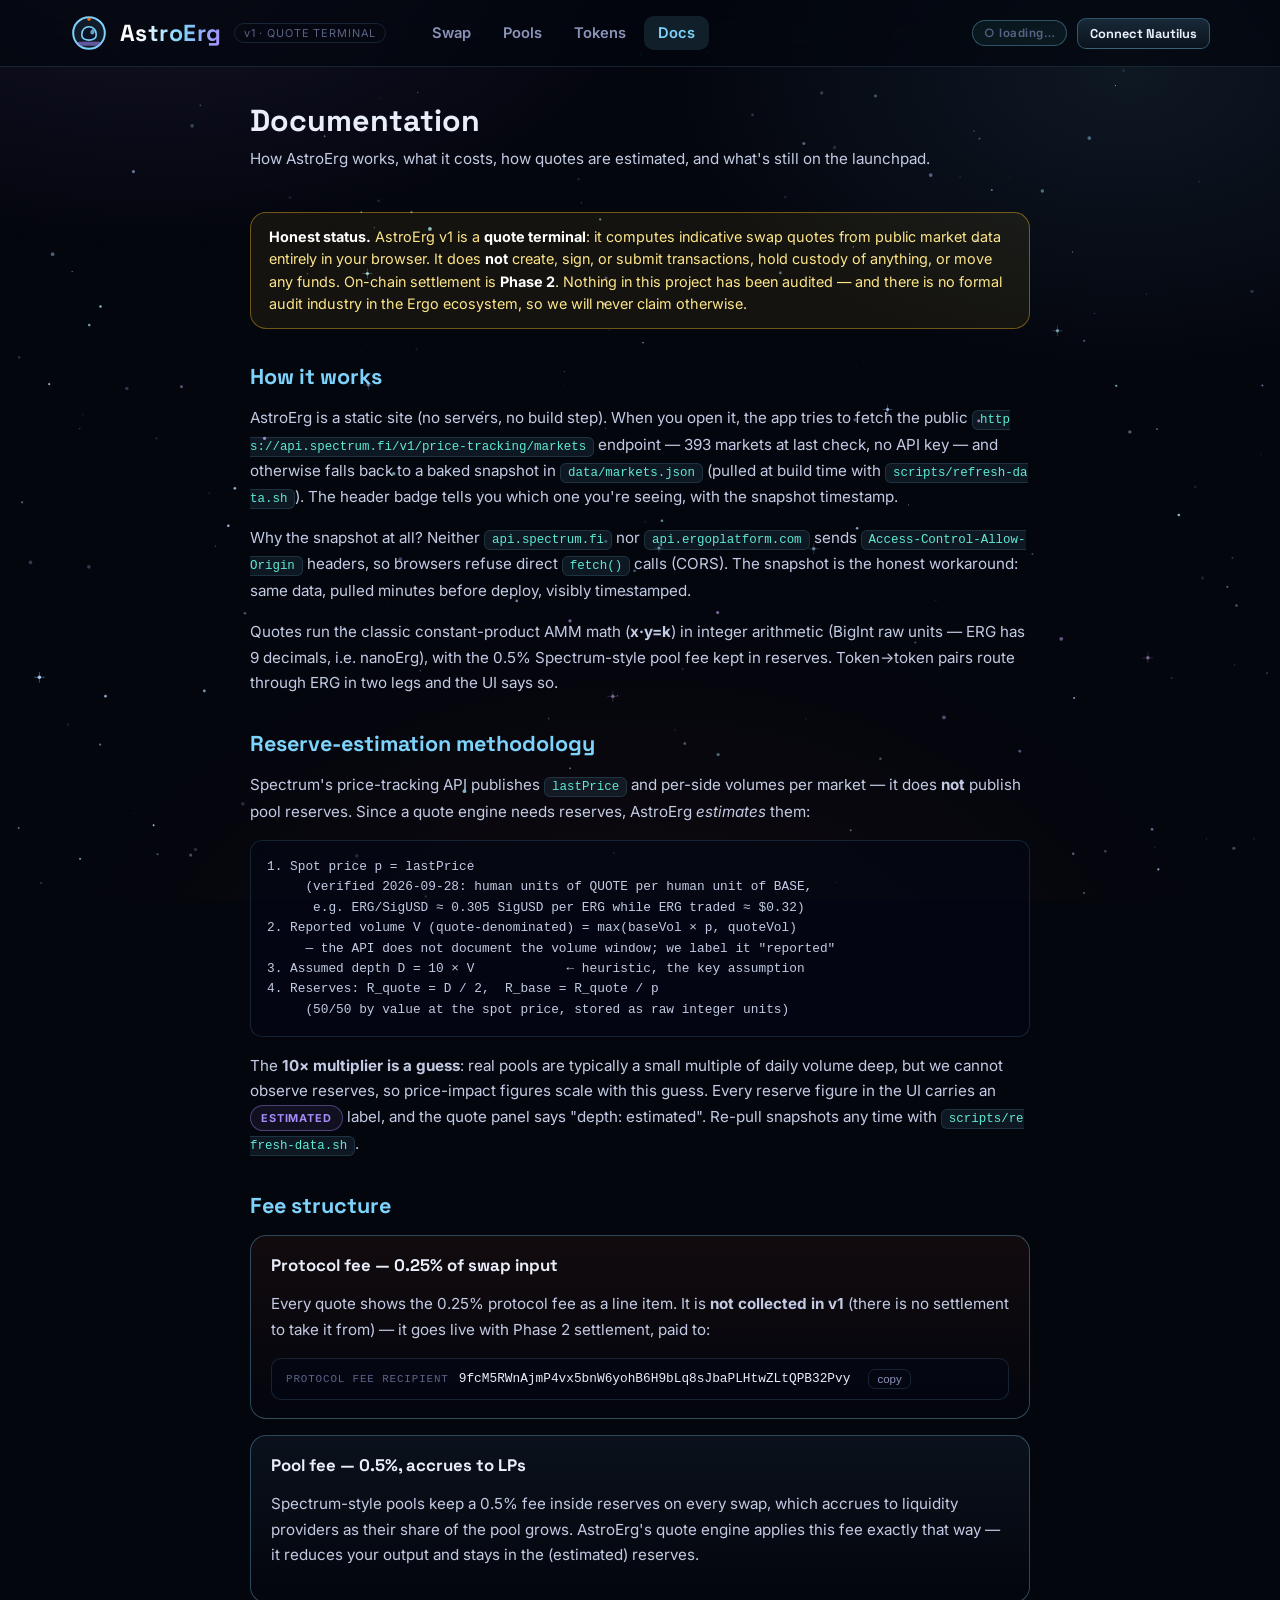
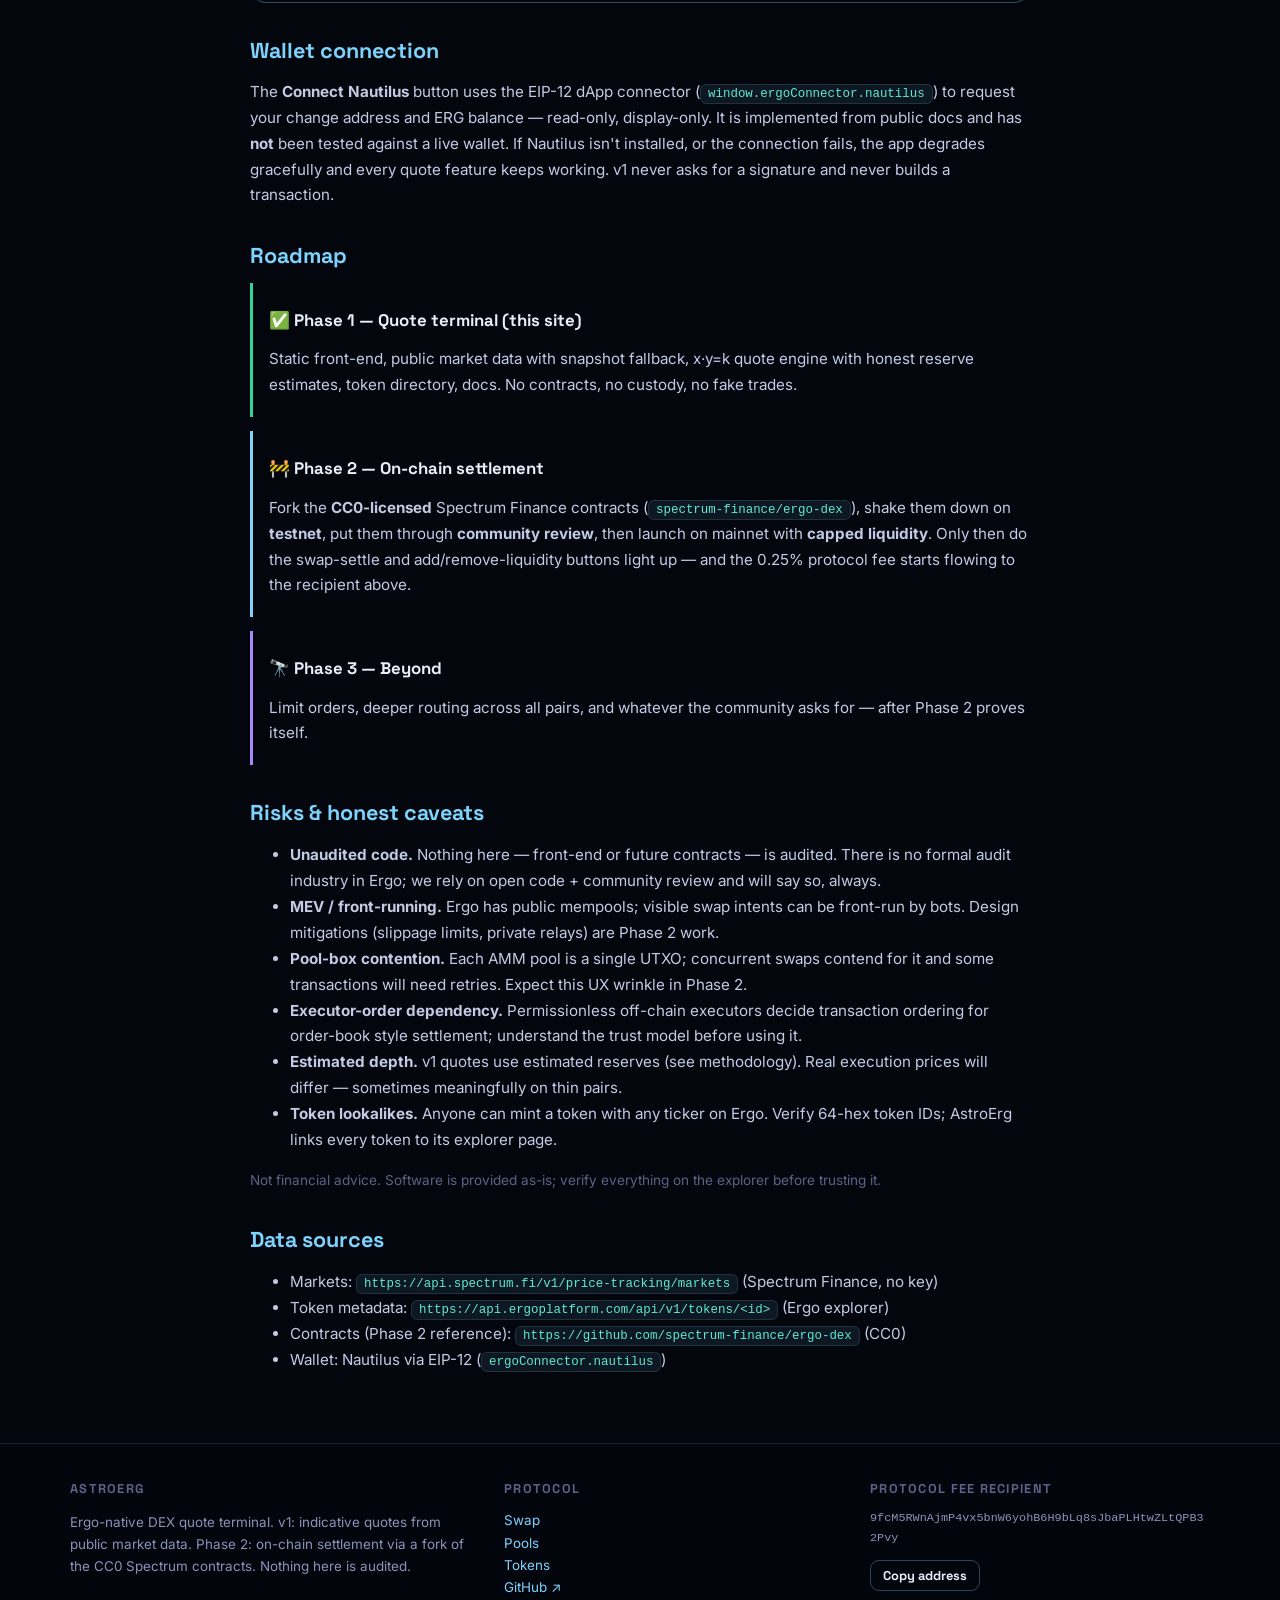
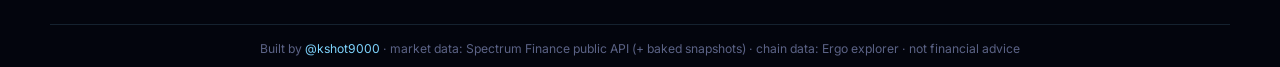
==== docs.html @ 7fb8f62b "v0.2.0: AstroErg site — swap quote terminal (x*y=k, honest reserve estimates), pools, tokens, docs; " ====
<!DOCTYPE html>
<html lang="en">
<head>
<meta charset="UTF-8">
<meta name="viewport" content="width=device-width, initial-scale=1.0">
<title>Docs — AstroErg</title>
<meta name="description" content="AstroErg docs: how quotes work, fee structure, reserve-estimation methodology, roadmap, and risks.">
<link rel="preconnect" href="https://fonts.googleapis.com">
<link rel="preconnect" href="https://fonts.gstatic.com" crossorigin>
<link href="https://fonts.googleapis.com/css2?family=Space+Grotesk:wght@500;700&family=Inter:wght@400;500;600&display=swap" rel="stylesheet">
<link rel="stylesheet" href="css/style.css?v=0.2.0">
<link rel="icon" href="data:image/svg+xml,%3Csvg xmlns='http://www.w3.org/2000/svg' viewBox='0 0 48 48'%3E%3Ccircle cx='24' cy='24' r='21' fill='%2308121d' stroke='%237dd3fc' stroke-width='3'/%3E%3Cpath d='M15 26a9 9 0 0 1 18 0v3a9 6 0 0 1-18 0z' fill='%237dd3fc' opacity='.85'/%3E%3C/svg%3E">
</head>
<body data-page="docs">
<canvas id="starfield"></canvas>
<div class="nebula"></div>

<header class="topbar">
  <div class="wrap topbar-inner">
    <div class="brand">
      <svg width="38" height="38" viewBox="0 0 48 48" fill="none" aria-hidden="true">
        <circle cx="24" cy="24" r="20" fill="rgba(125,211,252,.10)" stroke="#7dd3fc" stroke-width="2.5"/>
        <path d="M15 25a9 9 0 0 1 18 0v2.5a9 5.5 0 0 1-18 0z" fill="#0b1226" stroke="#7dd3fc" stroke-width="2"/>
        <ellipse cx="28.5" cy="22.5" rx="2.6" ry="3.4" fill="#7dd3fc" opacity=".75" transform="rotate(18 28.5 22.5)"/>
        <rect x="9" y="35" width="30" height="5" rx="2.5" fill="#a78bfa" opacity=".55"/>
        <circle cx="24" cy="6.5" r="2" fill="#ff6b1a"/>
      </svg>
      <span class="brand-name">AstroErg</span>
      <span class="brand-tag">v1 · QUOTE TERMINAL</span>
    </div>
    <nav class="mainnav">
      <a href="index.html" data-nav="swap">Swap</a>
      <a href="pools.html" data-nav="pools">Pools</a>
      <a href="tokens.html" data-nav="tokens">Tokens</a>
      <a href="docs.html" data-nav="docs">Docs</a>
    </nav>
    <div class="topbar-right">
      <span class="src-badge loading" id="src-badge">○ loading…</span>
      <button class="btn small" id="wallet-btn">Connect Nautilus</button>
      <span class="wallet-chip" id="wallet-chip"><span>🛰</span><span class="addr"></span><span class="bal"></span></span>
    </div>
  </div>
</header>

<main class="wrap docs-body">
  <div class="page-head">
    <h1>Documentation</h1>
    <p>How AstroErg works, what it costs, how quotes are estimated, and what's still on the launchpad.</p>
  </div>

  <div class="banner">
    <strong>Honest status.</strong> AstroErg v1 is a <strong>quote terminal</strong>: it computes indicative swap quotes
    from public market data entirely in your browser. It does <strong>not</strong> create, sign, or submit transactions,
    hold custody of anything, or move any funds. On-chain settlement is <strong>Phase 2</strong>.
    Nothing in this project has been audited — and there is no formal audit industry in the Ergo ecosystem,
    so we will never claim otherwise.
  </div>

  <h2>How it works</h2>
  <p>
    AstroErg is a static site (no servers, no build step). When you open it, the app tries to fetch the public
    <code>https://api.spectrum.fi/v1/price-tracking/markets</code> endpoint — 393 markets at last check, no API key —
    and otherwise falls back to a baked snapshot in <code>data/markets.json</code> (pulled at build time with
    <code>scripts/refresh-data.sh</code>). The header badge tells you which one you're seeing, with the snapshot timestamp.
  </p>
  <p>
    Why the snapshot at all? Neither <code>api.spectrum.fi</code> nor <code>api.ergoplatform.com</code> sends
    <code>Access-Control-Allow-Origin</code> headers, so browsers refuse direct <code>fetch()</code> calls (CORS).
    The snapshot is the honest workaround: same data, pulled minutes before deploy, visibly timestamped.
  </p>
  <p>
    Quotes run the classic constant-product AMM math (<strong>x·y=k</strong>) in integer arithmetic
    (BigInt raw units — ERG has 9 decimals, i.e. nanoErg), with the 0.5% Spectrum-style pool fee kept in reserves.
    Token→token pairs route through ERG in two legs and the UI says so.
  </p>

  <h2 id="methodology">Reserve-estimation methodology</h2>
  <p>
    Spectrum's price-tracking API publishes <code>lastPrice</code> and per-side volumes per market — it does
    <strong>not</strong> publish pool reserves. Since a quote engine needs reserves, AstroErg <em>estimates</em> them:
  </p>
  <pre>1. Spot price p = lastPrice
     (verified 2026-09-28: human units of QUOTE per human unit of BASE,
      e.g. ERG/SigUSD ≈ 0.305 SigUSD per ERG while ERG traded ≈ $0.32)
2. Reported volume V (quote-denominated) = max(baseVol × p, quoteVol)
     — the API does not document the volume window; we label it "reported"
3. Assumed depth D = 10 × V            ← heuristic, the key assumption
4. Reserves: R_quote = D / 2,  R_base = R_quote / p
     (50/50 by value at the spot price, stored as raw integer units)</pre>
  <p>
    The <strong>10× multiplier is a guess</strong>: real pools are typically a small multiple of daily volume deep,
    but we cannot observe reserves, so price-impact figures scale with this guess. Every reserve figure in the UI
    carries an <span class="pill estimated">estimated</span> label, and the quote panel says "depth: estimated".
    Re-pull snapshots any time with <code>scripts/refresh-data.sh</code>.
  </p>

  <h2>Fee structure</h2>
  <div class="fee-card">
    <h3 style="margin-top:0">Protocol fee — 0.25% of swap input</h3>
    <p>
      Every quote shows the 0.25% protocol fee as a line item. It is <strong>not collected in v1</strong>
      (there is no settlement to take it from) — it goes live with Phase 2 settlement, paid to:
    </p>
    <div class="wallet-line">
      <span style="color:var(--faint);font-size:0.68rem;letter-spacing:.08em">PROTOCOL FEE RECIPIENT</span>
      <span data-fee-wallet></span>
      <button class="copy-btn" data-copy-fee-wallet>copy</button>
    </div>
  </div>
  <div class="fee-card" style="background:linear-gradient(180deg, rgba(125,211,252,.06), transparent)">
    <h3 style="margin-top:0">Pool fee — 0.5%, accrues to LPs</h3>
    <p>
      Spectrum-style pools keep a 0.5% fee inside reserves on every swap, which accrues to liquidity providers
      as their share of the pool grows. AstroErg's quote engine applies this fee exactly that way —
      it reduces your output and stays in the (estimated) reserves.
    </p>
  </div>

  <h2>Wallet connection</h2>
  <p>
    The <strong>Connect Nautilus</strong> button uses the EIP-12 dApp connector
    (<code>window.ergoConnector.nautilus</code>) to request your change address and ERG balance — read-only,
    display-only. It is implemented from public docs and has <strong>not</strong> been tested against a live wallet.
    If Nautilus isn't installed, or the connection fails, the app degrades gracefully and every quote feature keeps working.
    v1 never asks for a signature and never builds a transaction.
  </p>

  <h2>Roadmap</h2>
  <div class="phase done">
    <h3>✅ Phase 1 — Quote terminal (this site)</h3>
    <p>Static front-end, public market data with snapshot fallback, x·y=k quote engine with honest reserve estimates, token directory, docs. No contracts, no custody, no fake trades.</p>
  </div>
  <div class="phase now">
    <h3>🚧 Phase 2 — On-chain settlement</h3>
    <p>
      Fork the <strong>CC0-licensed</strong> Spectrum Finance contracts (<code>spectrum-finance/ergo-dex</code>),
      shake them down on <strong>testnet</strong>, put them through <strong>community review</strong>,
      then launch on mainnet with <strong>capped liquidity</strong>. Only then do the swap-settle and add/remove-liquidity
      buttons light up — and the 0.25% protocol fee starts flowing to the recipient above.
    </p>
  </div>
  <div class="phase">
    <h3>🔭 Phase 3 — Beyond</h3>
    <p>Limit orders, deeper routing across all pairs, and whatever the community asks for — after Phase 2 proves itself.</p>
  </div>

  <h2>Risks &amp; honest caveats</h2>
  <ul>
    <li><strong>Unaudited code.</strong> Nothing here — front-end or future contracts — is audited. There is no formal audit industry in Ergo; we rely on open code + community review and will say so, always.</li>
    <li><strong>MEV / front-running.</strong> Ergo has public mempools; visible swap intents can be front-run by bots. Design mitigations (slippage limits, private relays) are Phase 2 work.</li>
    <li><strong>Pool-box contention.</strong> Each AMM pool is a single UTXO; concurrent swaps contend for it and some transactions will need retries. Expect this UX wrinkle in Phase 2.</li>
    <li><strong>Executor-order dependency.</strong> Permissionless off-chain executors decide transaction ordering for order-book style settlement; understand the trust model before using it.</li>
    <li><strong>Estimated depth.</strong> v1 quotes use estimated reserves (see methodology). Real execution prices will differ — sometimes meaningfully on thin pairs.</li>
    <li><strong>Token lookalikes.</strong> Anyone can mint a token with any ticker on Ergo. Verify 64-hex token IDs; AstroErg links every token to its explorer page.</li>
  </ul>
  <p style="color:var(--faint);font-size:0.85rem">Not financial advice. Software is provided as-is; verify everything on the explorer before trusting it.</p>

  <h2>Data sources</h2>
  <ul>
    <li>Markets: <code>https://api.spectrum.fi/v1/price-tracking/markets</code> (Spectrum Finance, no key)</li>
    <li>Token metadata: <code>https://api.ergoplatform.com/api/v1/tokens/&lt;id&gt;</code> (Ergo explorer)</li>
    <li>Contracts (Phase 2 reference): <code>https://github.com/spectrum-finance/ergo-dex</code> (CC0)</li>
    <li>Wallet: Nautilus via EIP-12 (<code>ergoConnector.nautilus</code>)</li>
  </ul>
</main>

<footer class="site">
  <div class="footer-inner">
    <div>
      <h4>AstroErg</h4>
      <p>Ergo-native DEX quote terminal. v1: indicative quotes from public market data. Phase 2: on-chain settlement via a fork of the CC0 Spectrum contracts. Nothing here is audited.</p>
    </div>
    <div>
      <h4>Protocol</h4>
      <ul>
        <li><a href="index.html">Swap</a></li>
        <li><a href="pools.html">Pools</a></li>
        <li><a href="tokens.html">Tokens</a></li>
        <li><a href="https://github.com/Kshot3000/MY-ERGO-DEX" target="_blank" rel="noopener">GitHub ↗</a></li>
      </ul>
    </div>
    <div>
      <h4>Protocol fee recipient</h4>
      <p style="font-family:var(--font-mono);font-size:0.74rem;word-break:break-all"><span data-fee-wallet></span></p>
      <button class="btn small ghost" data-copy-fee-wallet>Copy address</button>
    </div>
  </div>
  <div class="footer-bottom">
    Built by <a href="https://x.com/kshot9000" target="_blank" rel="noopener">@kshot9000</a> ·
    market data: Spectrum Finance public API (+ baked snapshots) ·
    chain data: Ergo explorer · not financial advice
  </div>
</footer>

<div class="toast" id="toast" role="status"></div>

<script src="js/aelib.js?v=0.2.0"></script>
<script src="js/app.js?v=0.2.0"></script>
<script src="js/fx-starfield.js?v=0.2.0"></script>
</body>
</html>
---- css/style.css ----
/* ============================================================
   AstroErg — deep-space mission-control theme
   v0.2.0
   ============================================================ */
:root {
  --bg: #04060e;
  --bg2: #080d1d;
  --panel: rgba(13, 20, 38, 0.72);
  --panel-solid: #0d1426;
  --line: rgba(125, 211, 252, 0.14);
  --line-strong: rgba(125, 211, 252, 0.32);
  --text: #e9eefa;
  --muted: #8b93b8;
  --faint: #5b6386;
  --cyan: #7dd3fc;
  --teal: #5eead4;
  --violet: #a78bfa;
  --ergo: #ff6b1a;          /* Ergo brand orange — used sparingly */
  --amber: #fbbf24;
  --red: #fb7185;
  --green: #34d399;
  --radius: 16px;
  --font-display: "Space Grotesk", "Segoe UI", system-ui, sans-serif;
  --font-body: "Inter", "Segoe UI", system-ui, -apple-system, sans-serif;
  --font-mono: "JetBrains Mono", ui-monospace, "SF Mono", Menlo, Consolas, monospace;
}

* { box-sizing: border-box; }
html { scroll-behavior: smooth; }
body {
  margin: 0;
  background: var(--bg);
  color: var(--text);
  font-family: var(--font-body);
  min-height: 100vh;
  overflow-x: hidden;
}

/* --- starfield canvas sits behind everything --- */
#starfield {
  position: fixed;
  inset: 0;
  z-index: -2;
  width: 100%;
  height: 100%;
}
/* nebula wash above the canvas, below content */
.nebula {
  position: fixed;
  inset: 0;
  z-index: -1;
  pointer-events: none;
  background:
    radial-gradient(900px 500px at 12% -5%, rgba(167, 139, 250, 0.10), transparent 60%),
    radial-gradient(800px 520px at 88% 8%, rgba(125, 211, 252, 0.09), transparent 60%),
    radial-gradient(1000px 700px at 50% 115%, rgba(255, 107, 26, 0.06), transparent 60%);
}

a { color: var(--cyan); text-decoration: none; }
a:hover { text-decoration: underline; }

.wrap { max-width: 1180px; margin: 0 auto; padding: 0 20px; }

/* ================= header ================= */
header.topbar {
  position: sticky;
  top: 0;
  z-index: 50;
  backdrop-filter: blur(14px);
  -webkit-backdrop-filter: blur(14px);
  background: rgba(4, 6, 14, 0.72);
  border-bottom: 1px solid var(--line);
}
.topbar-inner {
  display: flex;
  align-items: center;
  gap: 18px;
  height: 66px;
}
.brand { display: flex; align-items: center; gap: 12px; margin-right: 8px; }
.brand-name {
  font-family: var(--font-display);
  font-size: 1.45rem;
  font-weight: 700;
  letter-spacing: 0.02em;
  background: linear-gradient(100deg, #fff 20%, var(--cyan) 60%, var(--violet) 100%);
  -webkit-background-clip: text;
  background-clip: text;
  color: transparent;
  white-space: nowrap;
}
.brand-tag {
  font-size: 0.68rem;
  color: var(--faint);
  border: 1px solid var(--line);
  border-radius: 999px;
  padding: 2px 9px;
  white-space: nowrap;
  letter-spacing: 0.08em;
}
nav.mainnav { display: flex; gap: 4px; margin-left: 6px; }
nav.mainnav a {
  color: var(--muted);
  padding: 8px 14px;
  border-radius: 10px;
  font-weight: 600;
  font-size: 0.92rem;
}
nav.mainnav a:hover { color: var(--text); background: rgba(125,211,252,.08); text-decoration: none; }
nav.mainnav a.active { color: var(--cyan); background: rgba(125,211,252,.12); }

.topbar-right { margin-left: auto; display: flex; align-items: center; gap: 10px; }

/* data source badge */
.src-badge {
  font-size: 0.72rem;
  font-weight: 600;
  letter-spacing: 0.04em;
  padding: 5px 11px;
  border-radius: 999px;
  border: 1px solid var(--line-strong);
  color: var(--teal);
  background: rgba(94, 234, 212, 0.07);
  white-space: nowrap;
  cursor: default;
}
.src-badge.snapshot { color: var(--amber); border-color: rgba(251,191,36,.35); background: rgba(251,191,36,.07); }
.src-badge.loading { color: var(--faint); }

/* wallet button */
.btn {
  font-family: var(--font-display);
  font-weight: 700;
  border: 1px solid var(--line-strong);
  background: linear-gradient(180deg, rgba(125,211,252,.16), rgba(125,211,252,.05));
  color: var(--text);
  border-radius: 12px;
  padding: 10px 18px;
  cursor: pointer;
  font-size: 0.9rem;
  transition: transform .12s ease, box-shadow .12s ease, opacity .12s;
  white-space: nowrap;
}
.btn:hover:not(:disabled) { transform: translateY(-1px); box-shadow: 0 6px 22px rgba(125,211,252,.22); }
.btn:disabled { opacity: 0.45; cursor: not-allowed; }
.btn.primary {
  background: linear-gradient(100deg, #0ea5e9, #6366f1);
  border-color: transparent;
  color: #fff;
}
.btn.ergo {
  background: linear-gradient(100deg, #ff6b1a, #f59e0b);
  border-color: transparent;
  color: #1a0d02;
}
.btn.ghost { background: transparent; }
.btn.small { padding: 6px 12px; font-size: 0.8rem; border-radius: 9px; }
.btn.block { width: 100%; padding: 14px; font-size: 1.02rem; }

.wallet-chip {
  display: none;
  align-items: center;
  gap: 8px;
  font-family: var(--font-mono);
  font-size: 0.78rem;
  border: 1px solid var(--line-strong);
  background: rgba(52, 211, 153, 0.08);
  color: var(--green);
  padding: 8px 12px;
  border-radius: 12px;
  max-width: 260px;
}
.wallet-chip .addr { overflow: hidden; text-overflow: ellipsis; white-space: nowrap; }

/* ================= hero / page heads ================= */
.hero { padding: 54px 0 26px; text-align: center; }
.hero h1 {
  font-family: var(--font-display);
  font-size: clamp(2rem, 5vw, 3.2rem);
  margin: 0 0 10px;
  letter-spacing: 0.01em;
}
.hero h1 .grad {
  background: linear-gradient(100deg, var(--cyan), var(--violet), var(--ergo));
  -webkit-background-clip: text;
  background-clip: text;
  color: transparent;
}
.hero p.sub { color: var(--muted); max-width: 640px; margin: 0 auto 18px; font-size: 1.02rem; }
.page-head { padding: 34px 0 8px; }
.page-head h1 { font-family: var(--font-display); font-size: 1.9rem; margin: 0 0 6px; }
.page-head p { color: var(--muted); margin: 0 0 14px; }

/* status / honesty banners */
.banner {
  border: 1px solid rgba(251,191,36,.4);
  background: rgba(251,191,36,.07);
  color: #fde68a;
  border-radius: var(--radius);
  padding: 13px 18px;
  margin: 18px 0;
  font-size: 0.9rem;
  line-height: 1.55;
}
.banner.info { border-color: var(--line-strong); background: rgba(125,211,252,.06); color: var(--cyan); }
.banner strong { color: #fff; }
.pill {
  display: inline-block;
  font-size: 0.68rem;
  font-weight: 700;
  letter-spacing: 0.08em;
  text-transform: uppercase;
  padding: 3px 10px;
  border-radius: 999px;
  border: 1px solid var(--line-strong);
  color: var(--cyan);
  background: rgba(125,211,252,.08);
  vertical-align: middle;
}
.pill.phase2 { color: var(--amber); border-color: rgba(251,191,36,.4); background: rgba(251,191,36,.08); }
.pill.estimated { color: var(--violet); border-color: rgba(167,139,250,.4); background: rgba(167,139,250,.08); }
.pill.live { color: var(--green); border-color: rgba(52,211,153,.4); background: rgba(52,211,153,.08); }

/* ================= glass panels & cards ================= */
.panel {
  background: var(--panel);
  backdrop-filter: blur(16px);
  -webkit-backdrop-filter: blur(16px);
  border: 1px solid var(--line);
  border-radius: var(--radius);
  padding: 22px;
  box-shadow: 0 18px 50px rgba(0,0,0,.45);
}
.grid2 { display: grid; grid-template-columns: 1fr 1fr; gap: 18px; }
@media (max-width: 860px) { .grid2 { grid-template-columns: 1fr; } }

/* ================= swap ================= */
.swap-layout {
  display: grid;
  grid-template-columns: 1.05fr 0.95fr;
  gap: 20px;
  align-items: start;
  margin-top: 6px;
}
@media (max-width: 900px) { .swap-layout { grid-template-columns: 1fr; } }

.token-box {
  border: 1px solid var(--line);
  border-radius: 14px;
  padding: 14px 16px;
  background: rgba(4, 8, 20, 0.55);
  margin-bottom: 10px;
}
.token-box label { font-size: 0.72rem; letter-spacing: 0.1em; color: var(--faint); text-transform: uppercase; }
.token-row { display: flex; gap: 10px; margin-top: 8px; }
.token-select {
  flex: 0 0 168px;
  display: flex;
  align-items: center;
  gap: 8px;
  background: rgba(125,211,252,.07);
  border: 1px solid var(--line-strong);
  color: var(--text);
  border-radius: 11px;
  padding: 10px 12px;
  font-family: var(--font-display);
  font-weight: 700;
  font-size: 1rem;
  cursor: pointer;
}
.token-select select {
  background: transparent;
  border: 0;
  color: inherit;
  font: inherit;
  width: 100%;
  cursor: pointer;
  appearance: none;
}
.token-select select option { background: var(--panel-solid); }
.amount-input {
  flex: 1;
  background: transparent;
  border: 0;
  color: var(--text);
  font-family: var(--font-mono);
  font-size: 1.5rem;
  text-align: right;
  width: 100%;
  outline: none;
}
.amount-input::placeholder { color: var(--faint); }
.token-meta { display: flex; justify-content: space-between; margin-top: 6px; font-size: 0.76rem; color: var(--faint); }

.swap-arrow {
  display: flex; justify-content: center;
  margin: -2px 0 8px;
}
.swap-arrow button {
  width: 40px; height: 40px;
  border-radius: 50%;
  border: 1px solid var(--line-strong);
  background: var(--panel-solid);
  color: var(--cyan);
  font-size: 1.15rem;
  cursor: pointer;
  transition: transform .2s;
}
.swap-arrow button:hover { transform: rotate(180deg); }

.quote-lines { margin: 14px 0 4px; font-size: 0.88rem; }
.quote-line {
  display: flex; justify-content: space-between;
  padding: 7px 2px;
  border-bottom: 1px dashed rgba(125,211,252,.1);
  color: var(--muted);
}
.quote-line:last-child { border-bottom: 0; }
.quote-line .v { color: var(--text); font-family: var(--font-mono); font-size: 0.85rem; text-align: right; }
.quote-line .v.warn { color: var(--amber); }
.quote-line .v.bad { color: var(--red); }
.fee-note { font-size: 0.72rem; color: var(--faint); }

.slip-row { display: flex; gap: 8px; align-items: center; margin: 12px 0 4px; font-size: 0.85rem; color: var(--muted); }
.slip-btn {
  border: 1px solid var(--line);
  background: transparent;
  color: var(--muted);
  border-radius: 9px;
  padding: 6px 12px;
  cursor: pointer;
  font-size: 0.8rem;
  font-weight: 600;
}
.slip-btn.on { border-color: var(--cyan); color: var(--cyan); background: rgba(125,211,252,.1); }

.route-note {
  margin-top: 10px;
  font-size: 0.78rem;
  color: var(--violet);
  border: 1px dashed rgba(167,139,250,.4);
  border-radius: 10px;
  padding: 8px 12px;
}

/* order preview modal */
.modal-backdrop {
  position: fixed; inset: 0;
  background: rgba(2, 4, 10, 0.78);
  backdrop-filter: blur(6px);
  display: none;
  align-items: center;
  justify-content: center;
  z-index: 100;
  padding: 18px;
}
.modal-backdrop.open { display: flex; }
.modal {
  max-width: 520px;
  width: 100%;
  max-height: 88vh;
  overflow-y: auto;
}
.modal h2 { font-family: var(--font-display); margin: 0 0 4px; }
.big-swap { text-align: center; margin: 16px 0; font-family: var(--font-mono); }
.big-swap .in { font-size: 1.5rem; color: var(--text); }
.big-swap .arrow { color: var(--cyan); font-size: 1.3rem; margin: 6px 0; }
.big-swap .out { font-size: 1.7rem; color: var(--teal); font-weight: 700; }

/* ================= tables ================= */
.table-wrap { overflow-x: auto; border: 1px solid var(--line); border-radius: var(--radius); background: var(--panel); }
table.data { width: 100%; border-collapse: collapse; font-size: 0.88rem; min-width: 720px; }
table.data th {
  text-align: left;
  font-size: 0.7rem;
  letter-spacing: 0.1em;
  text-transform: uppercase;
  color: var(--faint);
  padding: 13px 16px;
  border-bottom: 1px solid var(--line);
  white-space: nowrap;
}
table.data td { padding: 12px 16px; border-bottom: 1px solid rgba(125,211,252,.07); vertical-align: middle; }
table.data tr:last-child td { border-bottom: 0; }
table.data tbody tr.row-main { cursor: pointer; }
table.data tbody tr.row-main:hover { background: rgba(125,211,252,.05); }
.num { font-family: var(--font-mono); text-align: right; white-space: nowrap; }
th.num { text-align: right; }
.ticker { font-family: var(--font-display); font-weight: 700; color: #fff; }
.tid { font-family: var(--font-mono); font-size: 0.74rem; color: var(--faint); }
.copy-btn {
  background: transparent; border: 1px solid var(--line);
  color: var(--muted); border-radius: 7px;
  font-size: 0.72rem; padding: 3px 8px; cursor: pointer; margin-left: 8px;
}
.copy-btn:hover { color: var(--cyan); border-color: var(--cyan); }
tr.detail td { background: rgba(4, 8, 20, 0.6); font-size: 0.82rem; color: var(--muted); }
.detail-grid { display: grid; grid-template-columns: repeat(auto-fit, minmax(220px, 1fr)); gap: 10px; padding: 6px 0; }
.detail-grid .k { font-size: 0.68rem; text-transform: uppercase; letter-spacing: 0.08em; color: var(--faint); }
.detail-grid .val { font-family: var(--font-mono); color: var(--text); margin-top: 2px; word-break: break-all; }

/* ================= docs ================= */
.docs-body { max-width: 820px; margin: 0 auto; }
.docs-body h2 { font-family: var(--font-display); margin: 34px 0 10px; font-size: 1.35rem; color: var(--cyan); }
.docs-body h3 { font-family: var(--font-display); margin: 22px 0 8px; font-size: 1.05rem; }
.docs-body p, .docs-body li { color: #c3cbe4; line-height: 1.7; font-size: 0.95rem; }
.docs-body code {
  font-family: var(--font-mono);
  font-size: 0.82em;
  background: rgba(125,211,252,.09);
  border: 1px solid var(--line);
  padding: 2px 7px;
  border-radius: 6px;
  color: var(--teal);
  word-break: break-all;
}
.docs-body pre {
  background: rgba(4,8,20,.7);
  border: 1px solid var(--line);
  border-radius: 12px;
  padding: 16px;
  overflow-x: auto;
  font-family: var(--font-mono);
  font-size: 0.8rem;
  color: #c3cbe4;
  line-height: 1.6;
}
.fee-card {
  border: 1px solid var(--line-strong);
  border-radius: var(--radius);
  padding: 18px 20px;
  background: linear-gradient(180deg, rgba(255,107,26,.06), transparent);
  margin: 16px 0;
}
.wallet-line {
  display: flex; align-items: center; gap: 10px; flex-wrap: wrap;
  font-family: var(--font-mono); font-size: 0.8rem;
  background: rgba(4,8,20,.6);
  border: 1px solid var(--line);
  border-radius: 10px;
  padding: 10px 14px;
  margin-top: 10px;
  word-break: break-all;
}
.phase { border-left: 3px solid var(--violet); padding: 4px 0 4px 16px; margin: 14px 0; }
.phase.done { border-color: var(--green); }
.phase.now { border-color: var(--cyan); }

/* ================= footer ================= */
footer.site {
  margin-top: 70px;
  border-top: 1px solid var(--line);
  background: rgba(4, 6, 14, 0.8);
  backdrop-filter: blur(10px);
}
.footer-inner {
  display: grid;
  grid-template-columns: 1.2fr 1fr 1fr;
  gap: 26px;
  padding: 36px 20px 26px;
  max-width: 1180px;
  margin: 0 auto;
}
@media (max-width: 760px) { .footer-inner { grid-template-columns: 1fr; } }
footer.site h4 { font-family: var(--font-display); font-size: 0.8rem; letter-spacing: 0.1em; text-transform: uppercase; color: var(--faint); margin: 0 0 12px; }
footer.site p, footer.site li { font-size: 0.84rem; color: var(--muted); line-height: 1.65; }
footer.site ul { list-style: none; margin: 0; padding: 0; }
.footer-bottom {
  border-top: 1px solid var(--line);
  padding: 16px 20px;
  text-align: center;
  font-size: 0.76rem;
  color: var(--faint);
  max-width: 1180px;
  margin: 0 auto;
}

/* astronaut mascot float */
.astro-float { animation: floaty 7s ease-in-out infinite; }
@keyframes floaty { 0%,100% { transform: translateY(0) rotate(-2deg); } 50% { transform: translateY(-14px) rotate(2deg); } }

.search-input {
  width: 100%;
  background: rgba(4,8,20,.6);
  border: 1px solid var(--line-strong);
  border-radius: 12px;
  color: var(--text);
  padding: 12px 16px;
  font-size: 0.92rem;
  margin: 6px 0 16px;
  outline: none;
}
.search-input:focus { border-color: var(--cyan); box-shadow: 0 0 0 3px rgba(125,211,252,.15); }

.toast {
  position: fixed;
  bottom: 26px;
  left: 50%;
  transform: translateX(-50%) translateY(20px);
  background: var(--panel-solid);
  border: 1px solid var(--line-strong);
  color: var(--text);
  padding: 11px 20px;
  border-radius: 12px;
  font-size: 0.85rem;
  opacity: 0;
  pointer-events: none;
  transition: opacity .25s, transform .25s;
  z-index: 200;
}
.toast.show { opacity: 1; transform: translateX(-50%) translateY(0); }

.sr-only { position: absolute; width: 1px; height: 1px; overflow: hidden; clip: rect(0 0 0 0); }
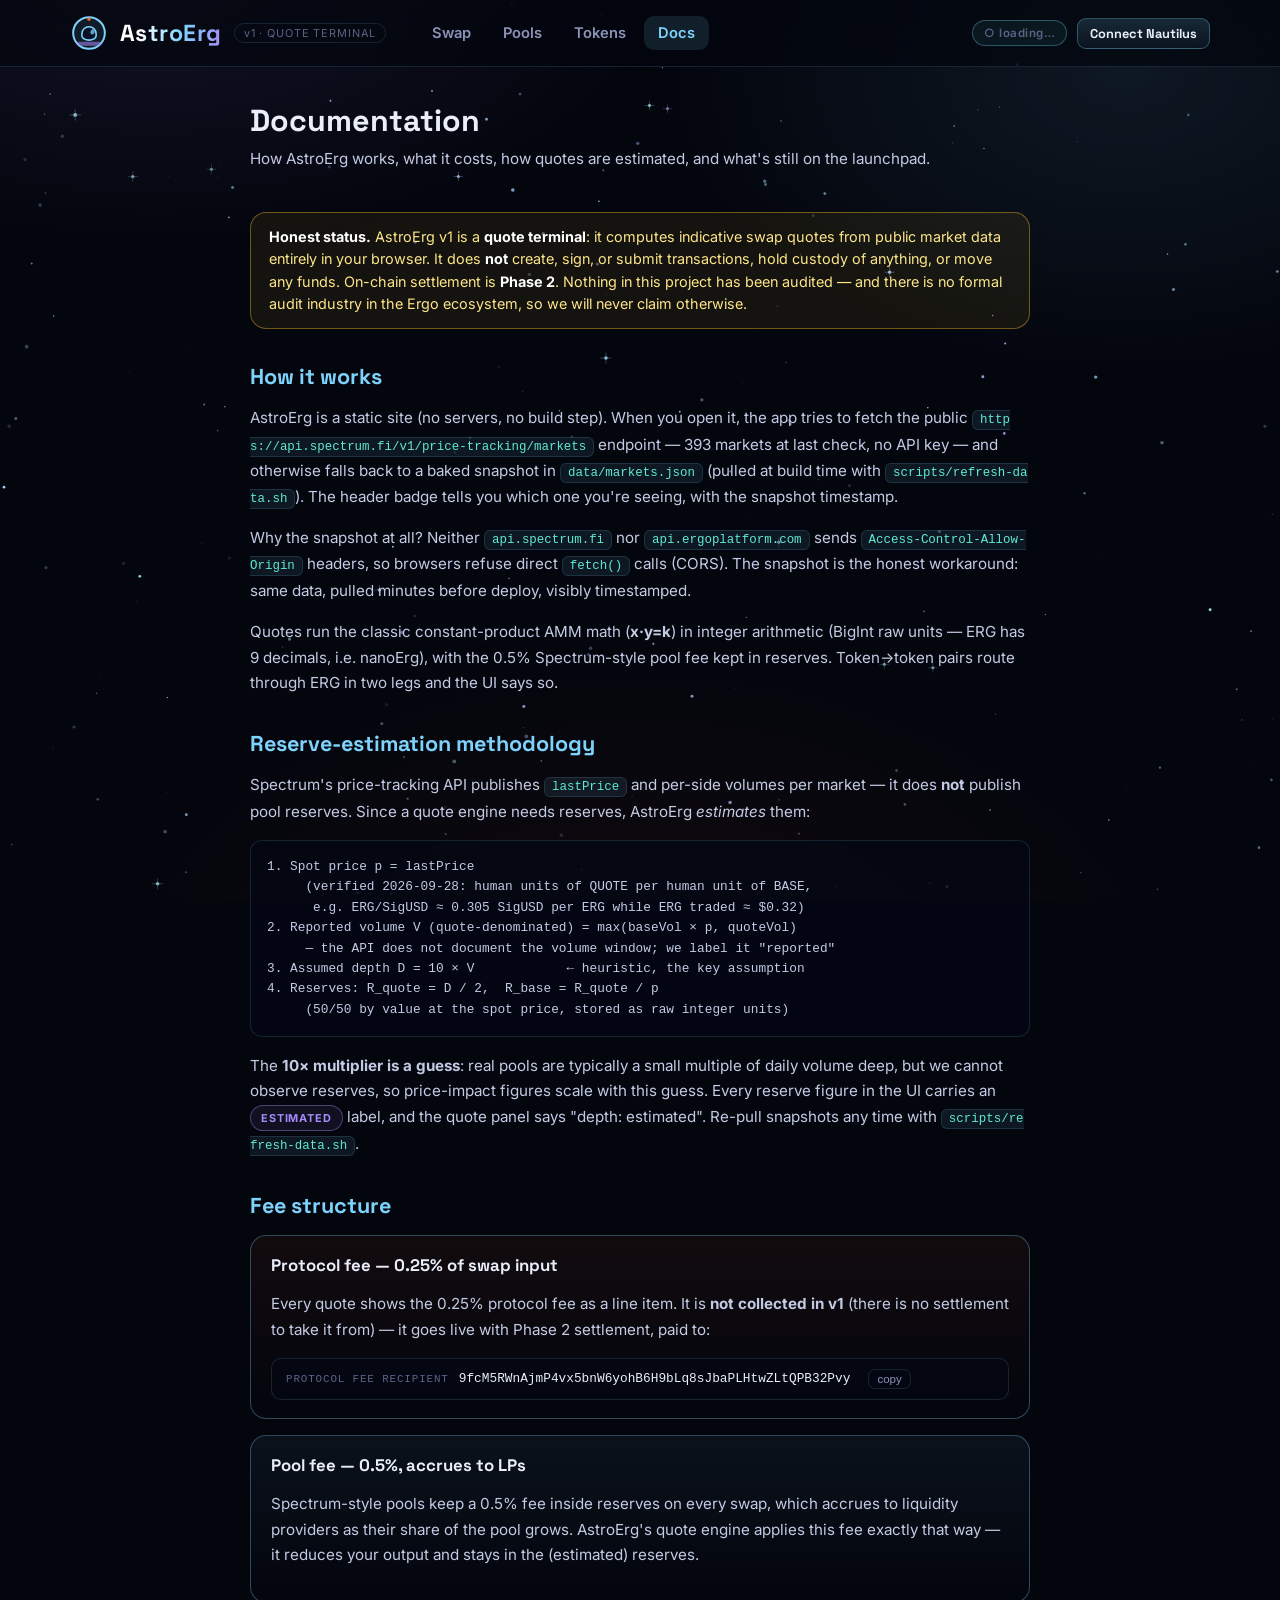
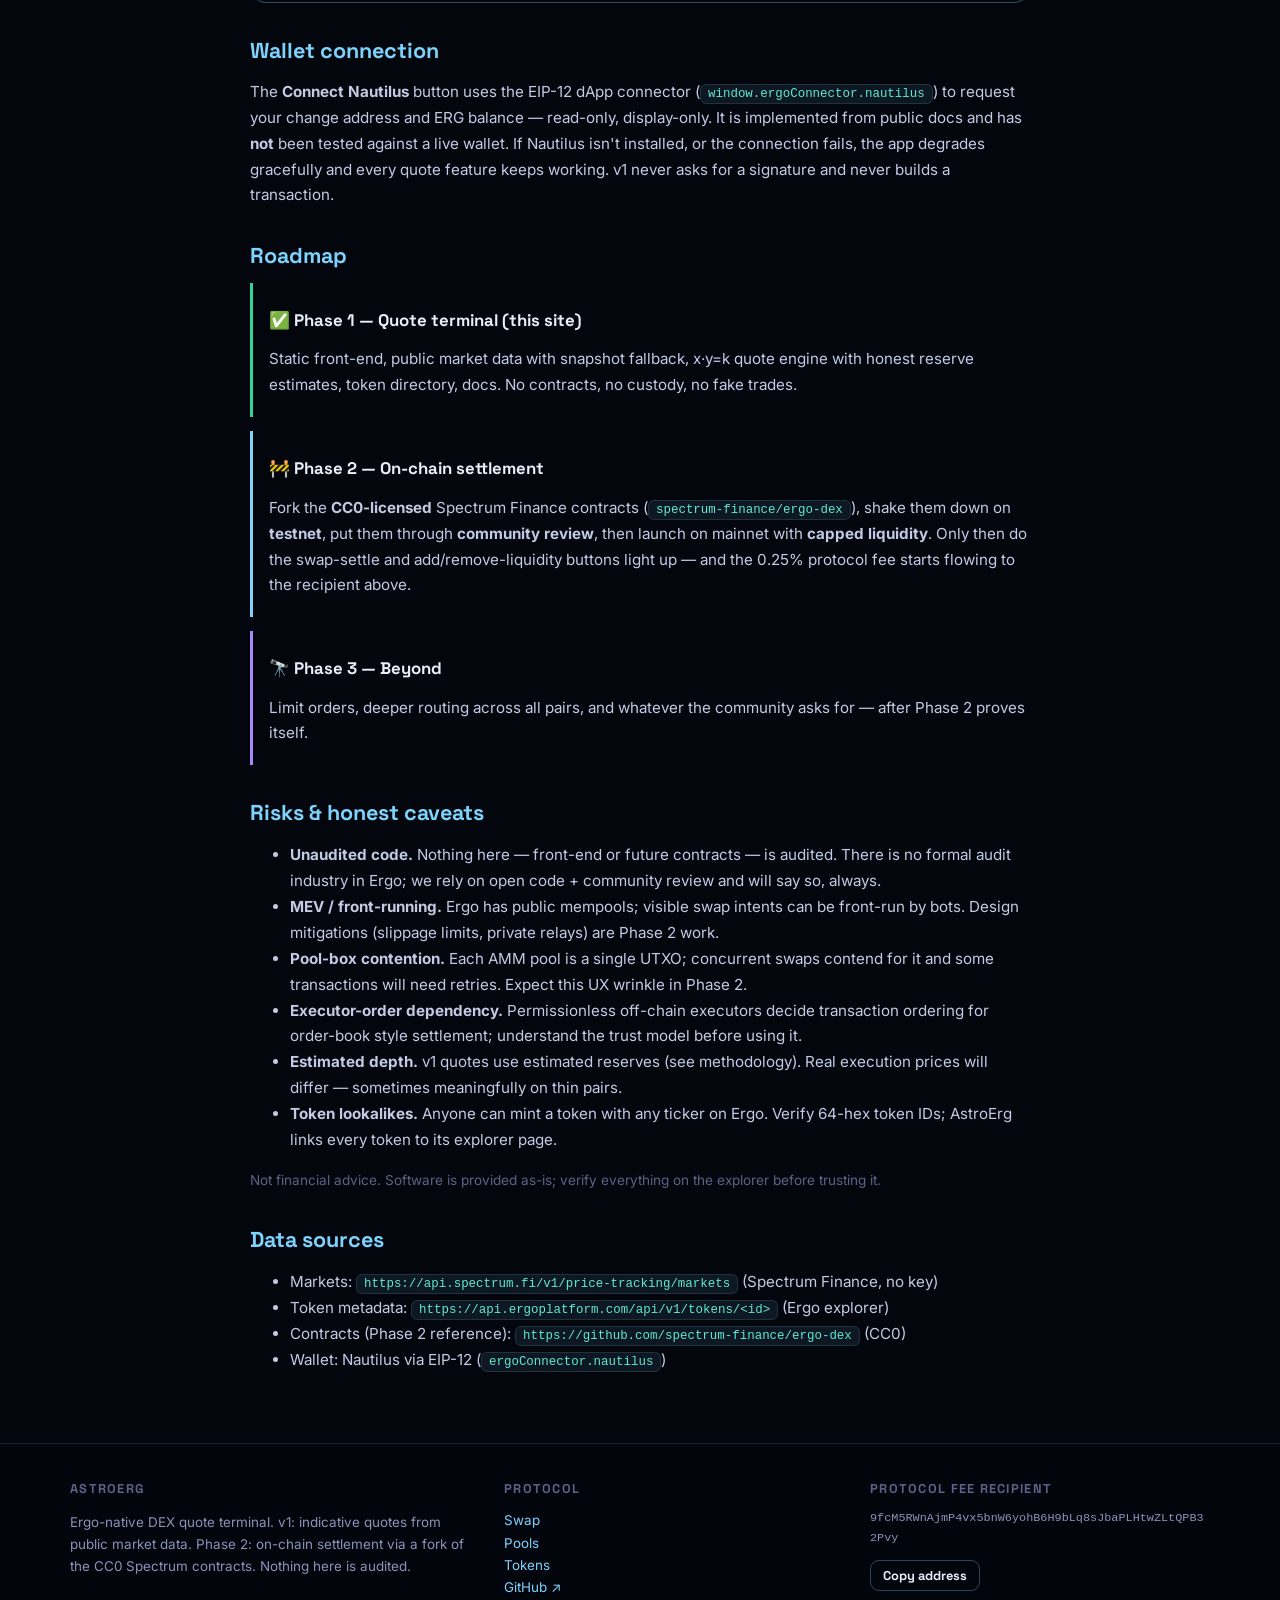
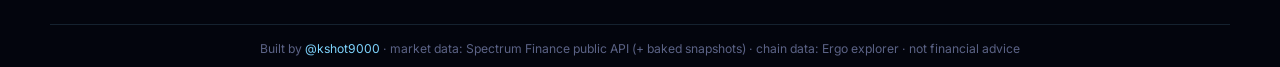
==== commit 29f8aa8d: "v0.3.1: mobile topbar breakpoint (QA fix) + cache-bust style.css" ====
--- a/docs.html
+++ b/docs.html
@@ -8,7 +8,7 @@
 <link rel="preconnect" href="https://fonts.googleapis.com">
 <link rel="preconnect" href="https://fonts.gstatic.com" crossorigin>
 <link href="https://fonts.googleapis.com/css2?family=Space+Grotesk:wght@500;700&family=Inter:wght@400;500;600&display=swap" rel="stylesheet">
-<link rel="stylesheet" href="css/style.css?v=0.2.0">
+<link rel="stylesheet" href="css/style.css?v=0.3.1">
 <link rel="icon" href="data:image/svg+xml,%3Csvg xmlns='http://www.w3.org/2000/svg' viewBox='0 0 48 48'%3E%3Ccircle cx='24' cy='24' r='21' fill='%2308121d' stroke='%237dd3fc' stroke-width='3'/%3E%3Cpath d='M15 26a9 9 0 0 1 18 0v3a9 6 0 0 1-18 0z' fill='%237dd3fc' opacity='.85'/%3E%3C/svg%3E">
 </head>
 <body data-page="docs">
--- a/css/style.css
+++ b/css/style.css
@@ -462,6 +462,15 @@
   margin: 0 auto;
 }
 @media (max-width: 760px) { .footer-inner { grid-template-columns: 1fr; } }
+/* ================= mobile topbar (QA fix 2026-09-28: header overflowed at 390px) ================= */
+@media (max-width: 760px) {
+  .topbar-inner { flex-wrap: wrap; height: auto; padding: 10px 0; gap: 10px; }
+  .brand-name { font-size: 1.2rem; }
+  .brand-tag { display: none; }
+  nav.mainnav { order: 3; width: 100%; margin-left: 0; overflow-x: auto; gap: 2px; }
+  nav.mainnav a { padding: 8px 10px; font-size: 0.85rem; white-space: nowrap; }
+  .topbar-right { margin-left: 0; gap: 8px; }
+}
 footer.site h4 { font-family: var(--font-display); font-size: 0.8rem; letter-spacing: 0.1em; text-transform: uppercase; color: var(--faint); margin: 0 0 12px; }
 footer.site p, footer.site li { font-size: 0.84rem; color: var(--muted); line-height: 1.65; }
 footer.site ul { list-style: none; margin: 0; padding: 0; }
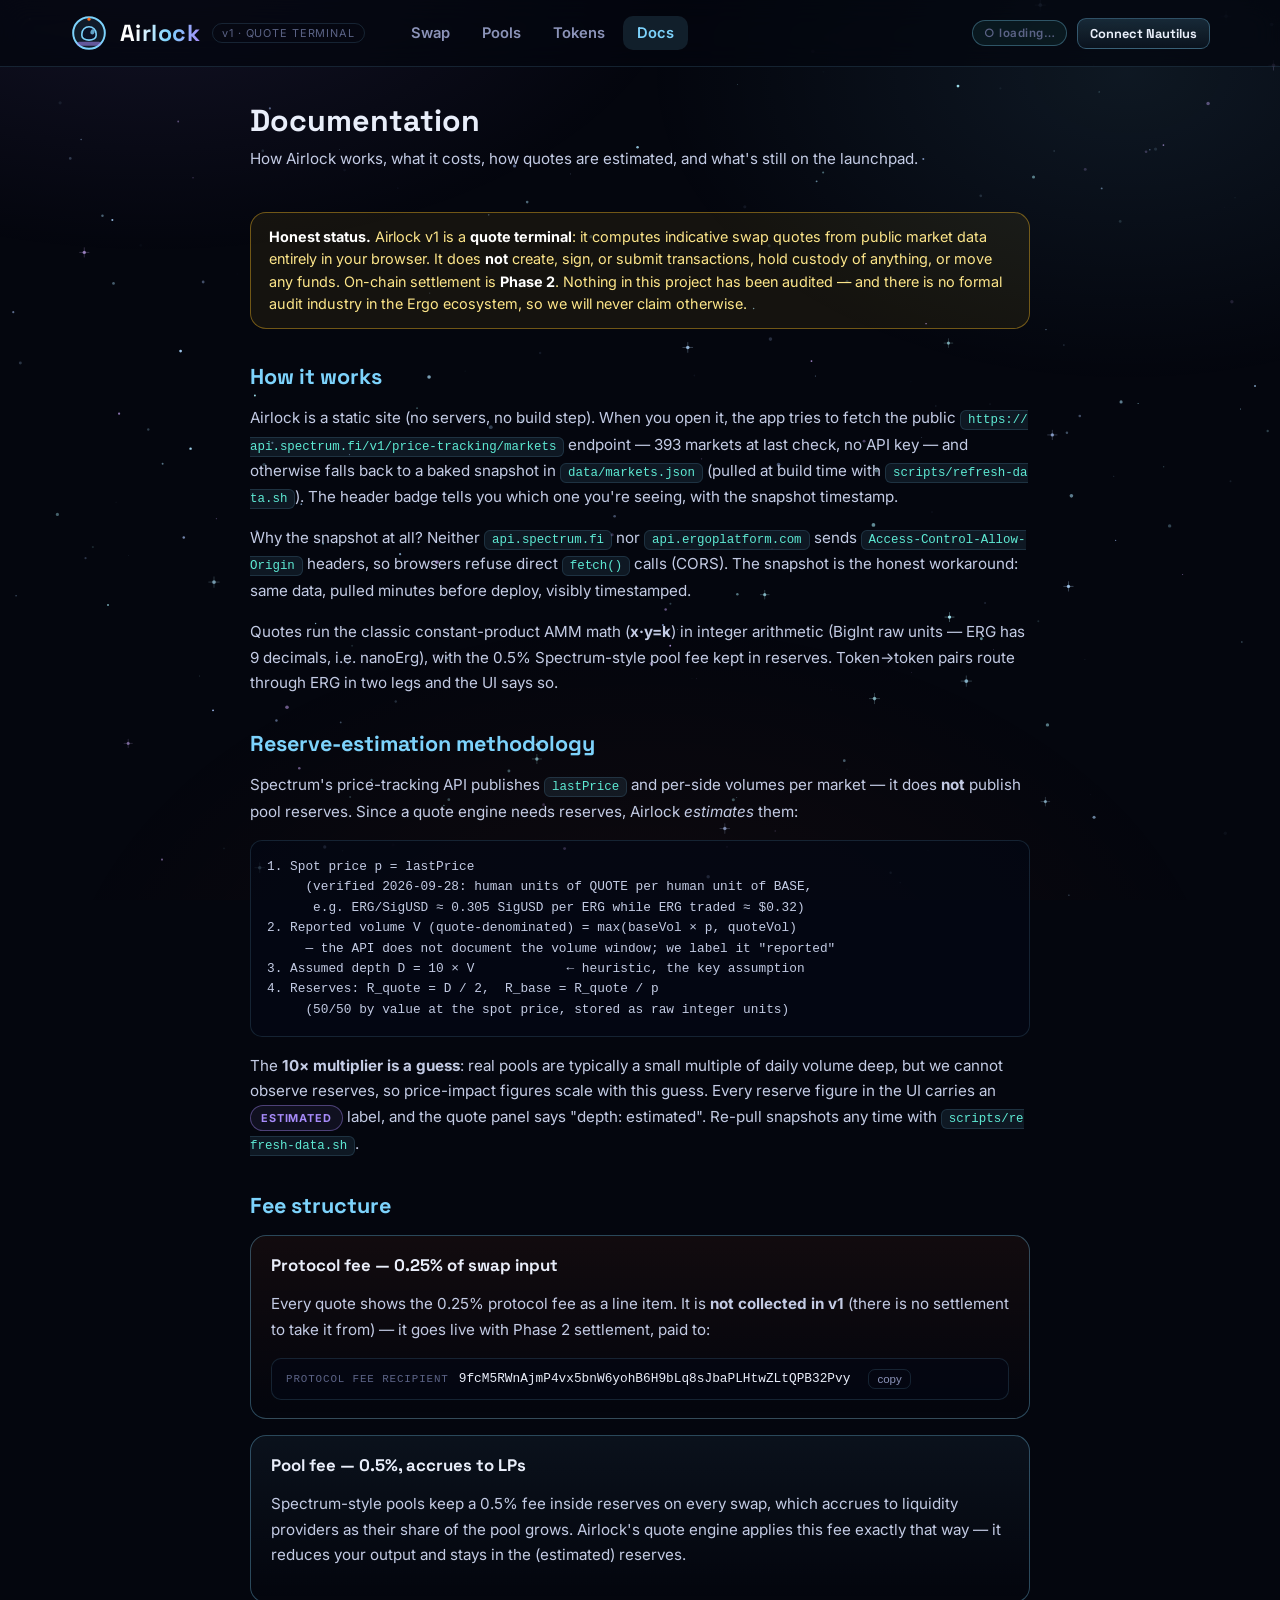
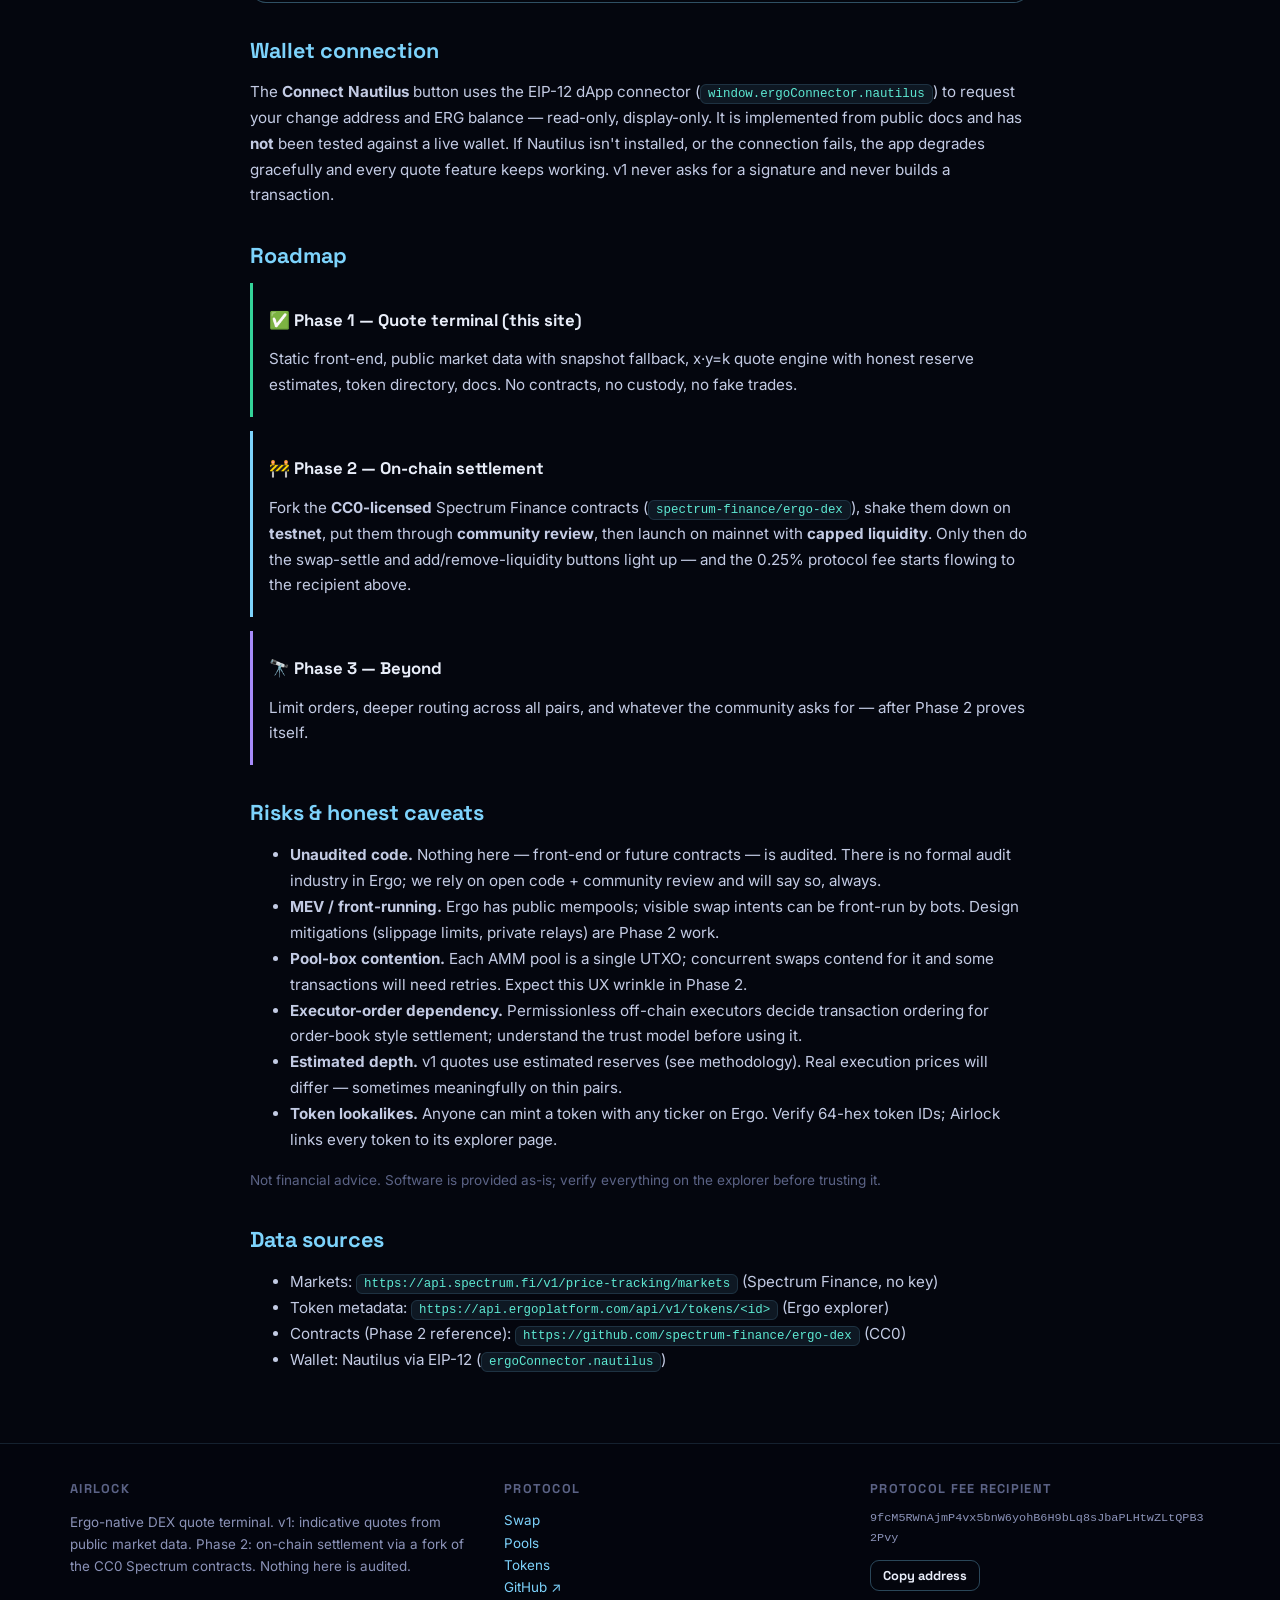
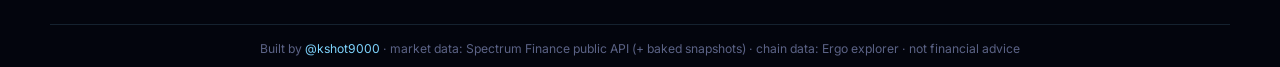
==== commit b27fdc5f: "v0.3.2: rename AstroErg -> Airlock (site, docs, tests, scripts) + cache-bust JS" ====
--- a/docs.html
+++ b/docs.html
@@ -3,8 +3,8 @@
 <head>
 <meta charset="UTF-8">
 <meta name="viewport" content="width=device-width, initial-scale=1.0">
-<title>Docs — AstroErg</title>
-<meta name="description" content="AstroErg docs: how quotes work, fee structure, reserve-estimation methodology, roadmap, and risks.">
+<title>Docs — Airlock</title>
+<meta name="description" content="Airlock docs: how quotes work, fee structure, reserve-estimation methodology, roadmap, and risks.">
 <link rel="preconnect" href="https://fonts.googleapis.com">
 <link rel="preconnect" href="https://fonts.gstatic.com" crossorigin>
 <link href="https://fonts.googleapis.com/css2?family=Space+Grotesk:wght@500;700&family=Inter:wght@400;500;600&display=swap" rel="stylesheet">
@@ -25,7 +25,7 @@
         <rect x="9" y="35" width="30" height="5" rx="2.5" fill="#a78bfa" opacity=".55"/>
         <circle cx="24" cy="6.5" r="2" fill="#ff6b1a"/>
       </svg>
-      <span class="brand-name">AstroErg</span>
+      <span class="brand-name">Airlock</span>
       <span class="brand-tag">v1 · QUOTE TERMINAL</span>
     </div>
     <nav class="mainnav">
@@ -45,11 +45,11 @@
 <main class="wrap docs-body">
   <div class="page-head">
     <h1>Documentation</h1>
-    <p>How AstroErg works, what it costs, how quotes are estimated, and what's still on the launchpad.</p>
+    <p>How Airlock works, what it costs, how quotes are estimated, and what's still on the launchpad.</p>
   </div>
 
   <div class="banner">
-    <strong>Honest status.</strong> AstroErg v1 is a <strong>quote terminal</strong>: it computes indicative swap quotes
+    <strong>Honest status.</strong> Airlock v1 is a <strong>quote terminal</strong>: it computes indicative swap quotes
     from public market data entirely in your browser. It does <strong>not</strong> create, sign, or submit transactions,
     hold custody of anything, or move any funds. On-chain settlement is <strong>Phase 2</strong>.
     Nothing in this project has been audited — and there is no formal audit industry in the Ergo ecosystem,
@@ -58,7 +58,7 @@
 
   <h2>How it works</h2>
   <p>
-    AstroErg is a static site (no servers, no build step). When you open it, the app tries to fetch the public
+    Airlock is a static site (no servers, no build step). When you open it, the app tries to fetch the public
     <code>https://api.spectrum.fi/v1/price-tracking/markets</code> endpoint — 393 markets at last check, no API key —
     and otherwise falls back to a baked snapshot in <code>data/markets.json</code> (pulled at build time with
     <code>scripts/refresh-data.sh</code>). The header badge tells you which one you're seeing, with the snapshot timestamp.
@@ -77,7 +77,7 @@
   <h2 id="methodology">Reserve-estimation methodology</h2>
   <p>
     Spectrum's price-tracking API publishes <code>lastPrice</code> and per-side volumes per market — it does
-    <strong>not</strong> publish pool reserves. Since a quote engine needs reserves, AstroErg <em>estimates</em> them:
+    <strong>not</strong> publish pool reserves. Since a quote engine needs reserves, Airlock <em>estimates</em> them:
   </p>
   <pre>1. Spot price p = lastPrice
      (verified 2026-09-28: human units of QUOTE per human unit of BASE,
@@ -111,7 +111,7 @@
     <h3 style="margin-top:0">Pool fee — 0.5%, accrues to LPs</h3>
     <p>
       Spectrum-style pools keep a 0.5% fee inside reserves on every swap, which accrues to liquidity providers
-      as their share of the pool grows. AstroErg's quote engine applies this fee exactly that way —
+      as their share of the pool grows. Airlock's quote engine applies this fee exactly that way —
       it reduces your output and stays in the (estimated) reserves.
     </p>
   </div>
@@ -151,7 +151,7 @@
     <li><strong>Pool-box contention.</strong> Each AMM pool is a single UTXO; concurrent swaps contend for it and some transactions will need retries. Expect this UX wrinkle in Phase 2.</li>
     <li><strong>Executor-order dependency.</strong> Permissionless off-chain executors decide transaction ordering for order-book style settlement; understand the trust model before using it.</li>
     <li><strong>Estimated depth.</strong> v1 quotes use estimated reserves (see methodology). Real execution prices will differ — sometimes meaningfully on thin pairs.</li>
-    <li><strong>Token lookalikes.</strong> Anyone can mint a token with any ticker on Ergo. Verify 64-hex token IDs; AstroErg links every token to its explorer page.</li>
+    <li><strong>Token lookalikes.</strong> Anyone can mint a token with any ticker on Ergo. Verify 64-hex token IDs; Airlock links every token to its explorer page.</li>
   </ul>
   <p style="color:var(--faint);font-size:0.85rem">Not financial advice. Software is provided as-is; verify everything on the explorer before trusting it.</p>
 
@@ -167,7 +167,7 @@
 <footer class="site">
   <div class="footer-inner">
     <div>
-      <h4>AstroErg</h4>
+      <h4>Airlock</h4>
       <p>Ergo-native DEX quote terminal. v1: indicative quotes from public market data. Phase 2: on-chain settlement via a fork of the CC0 Spectrum contracts. Nothing here is audited.</p>
     </div>
     <div>
@@ -194,8 +194,8 @@
 
 <div class="toast" id="toast" role="status"></div>
 
-<script src="js/aelib.js?v=0.2.0"></script>
-<script src="js/app.js?v=0.2.0"></script>
-<script src="js/fx-starfield.js?v=0.2.0"></script>
+<script src="js/aelib.js?v=0.3.2"></script>
+<script src="js/app.js?v=0.3.2"></script>
+<script src="js/fx-starfield.js?v=0.3.2"></script>
 </body>
 </html>
--- a/css/style.css
+++ b/css/style.css
@@ -1,5 +1,5 @@
 /* ============================================================
-   AstroErg — deep-space mission-control theme
+   Airlock — deep-space mission-control theme
    v0.2.0
    ============================================================ */
 :root {
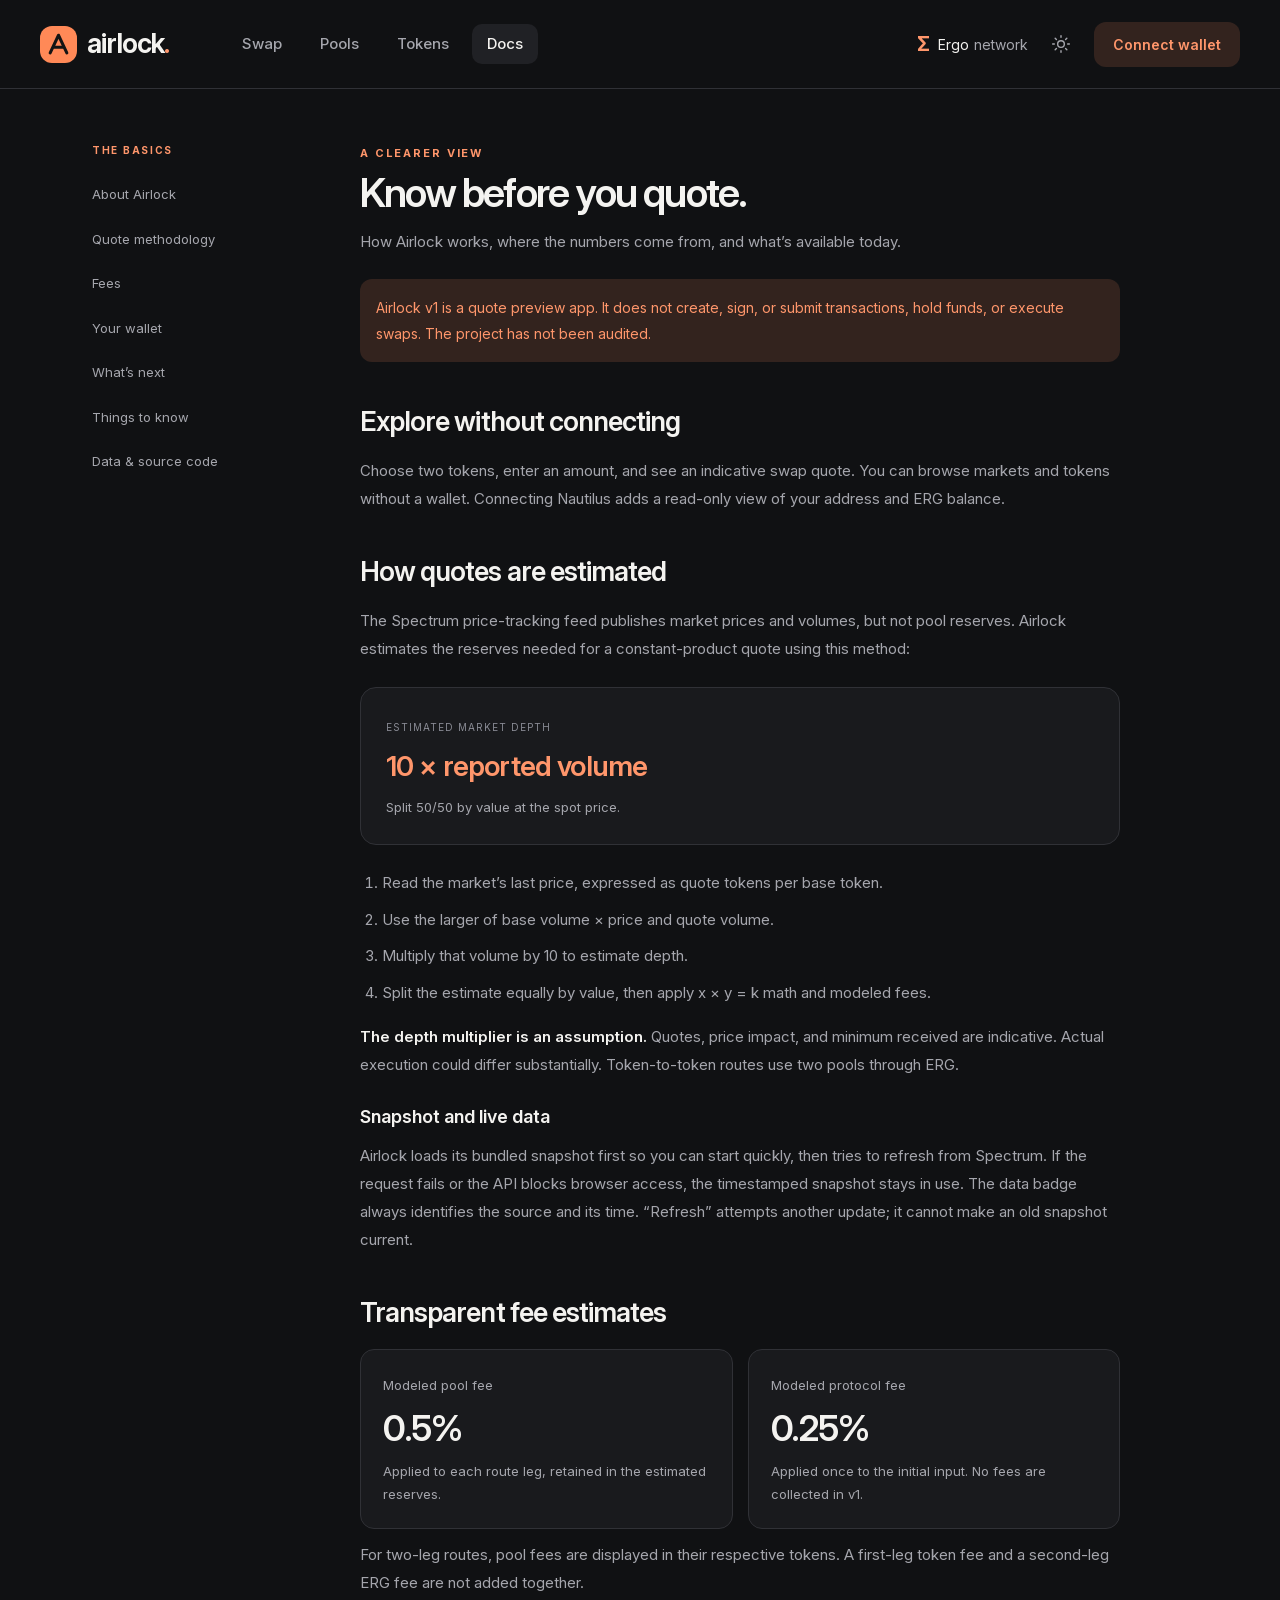
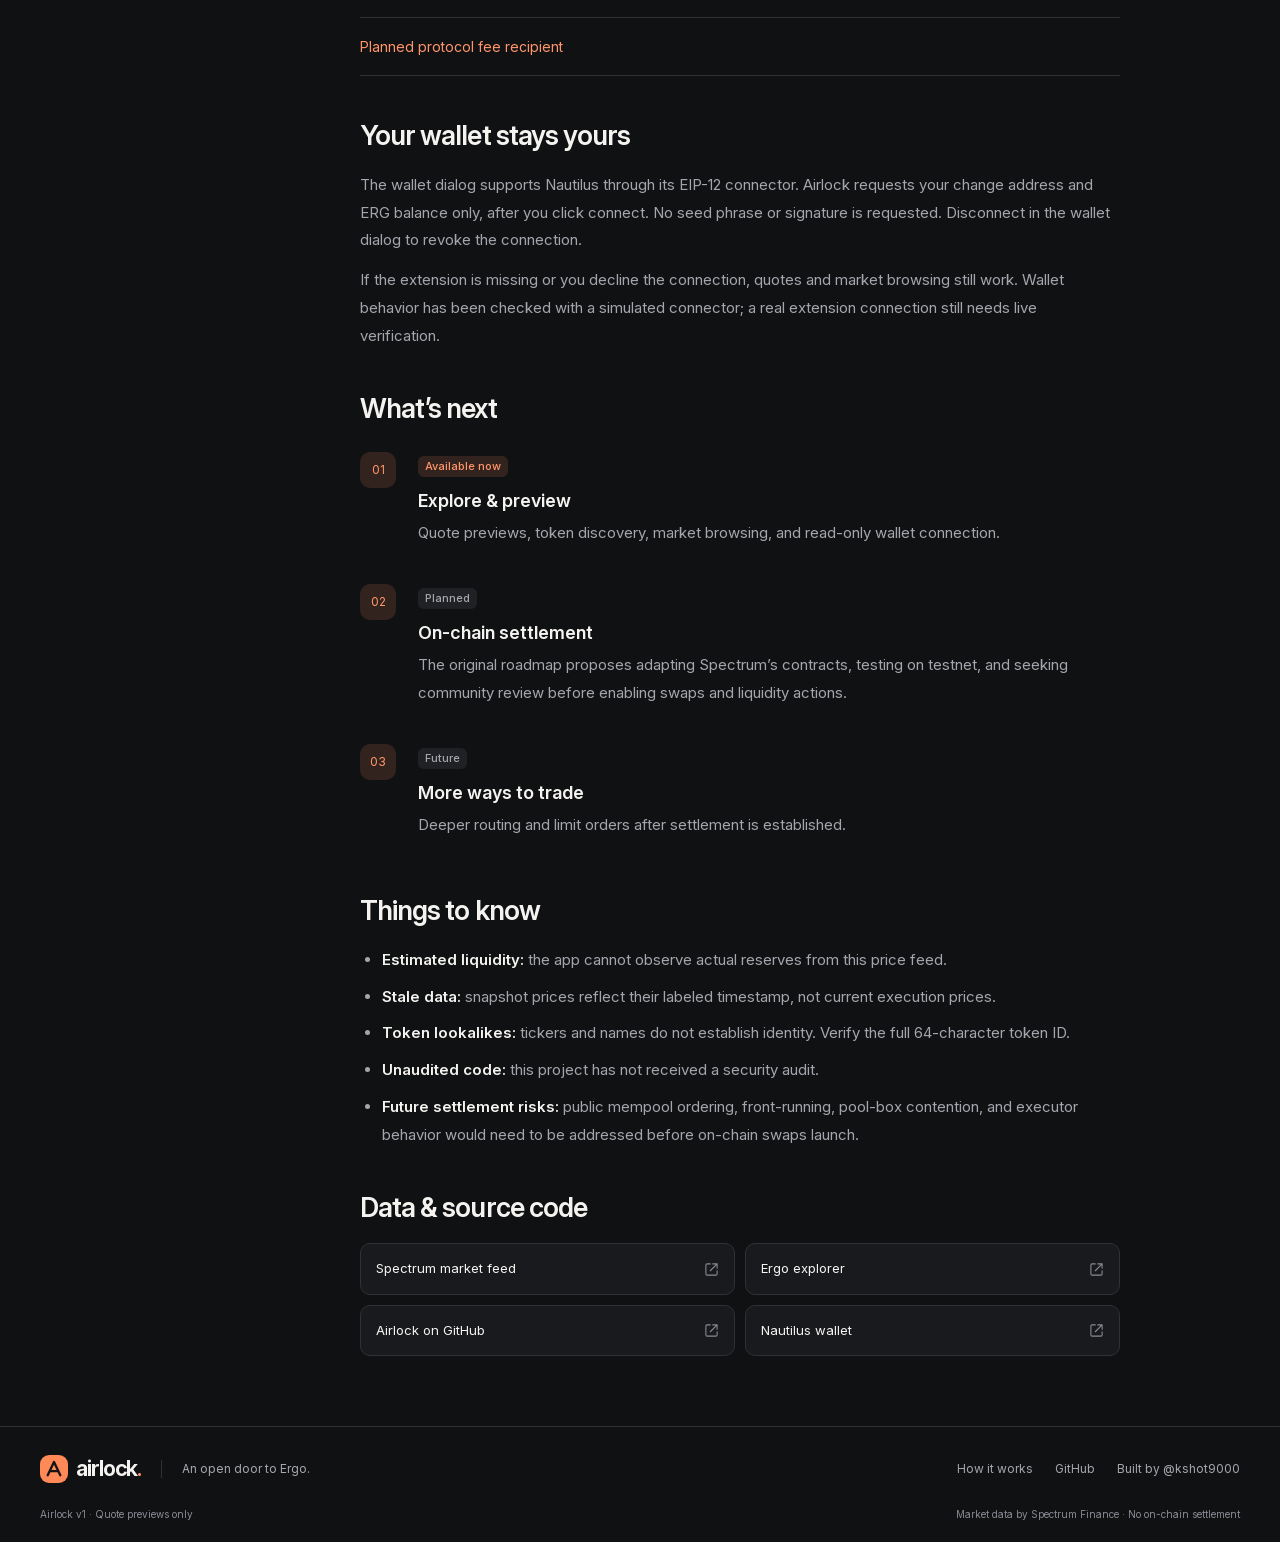
==== commit e7a186d8: "v1.0.0: full site redesign (new theme, favicon, Inter font, fresh market snapshot) — quote-only prod" ====
--- a/docs.html
+++ b/docs.html
@@ -1,201 +1,423 @@
-<!DOCTYPE html>
-<html lang="en">
-<head>
-<meta charset="UTF-8">
-<meta name="viewport" content="width=device-width, initial-scale=1.0">
-<title>Docs — Airlock</title>
-<meta name="description" content="Airlock docs: how quotes work, fee structure, reserve-estimation methodology, roadmap, and risks.">
-<link rel="preconnect" href="https://fonts.googleapis.com">
-<link rel="preconnect" href="https://fonts.gstatic.com" crossorigin>
-<link href="https://fonts.googleapis.com/css2?family=Space+Grotesk:wght@500;700&family=Inter:wght@400;500;600&display=swap" rel="stylesheet">
-<link rel="stylesheet" href="css/style.css?v=0.3.1">
-<link rel="icon" href="data:image/svg+xml,%3Csvg xmlns='http://www.w3.org/2000/svg' viewBox='0 0 48 48'%3E%3Ccircle cx='24' cy='24' r='21' fill='%2308121d' stroke='%237dd3fc' stroke-width='3'/%3E%3Cpath d='M15 26a9 9 0 0 1 18 0v3a9 6 0 0 1-18 0z' fill='%237dd3fc' opacity='.85'/%3E%3C/svg%3E">
-</head>
-<body data-page="docs">
-<canvas id="starfield"></canvas>
-<div class="nebula"></div>
-
-<header class="topbar">
-  <div class="wrap topbar-inner">
-    <div class="brand">
-      <svg width="38" height="38" viewBox="0 0 48 48" fill="none" aria-hidden="true">
-        <circle cx="24" cy="24" r="20" fill="rgba(125,211,252,.10)" stroke="#7dd3fc" stroke-width="2.5"/>
-        <path d="M15 25a9 9 0 0 1 18 0v2.5a9 5.5 0 0 1-18 0z" fill="#0b1226" stroke="#7dd3fc" stroke-width="2"/>
-        <ellipse cx="28.5" cy="22.5" rx="2.6" ry="3.4" fill="#7dd3fc" opacity=".75" transform="rotate(18 28.5 22.5)"/>
-        <rect x="9" y="35" width="30" height="5" rx="2.5" fill="#a78bfa" opacity=".55"/>
-        <circle cx="24" cy="6.5" r="2" fill="#ff6b1a"/>
-      </svg>
-      <span class="brand-name">Airlock</span>
-      <span class="brand-tag">v1 · QUOTE TERMINAL</span>
-    </div>
-    <nav class="mainnav">
-      <a href="index.html" data-nav="swap">Swap</a>
-      <a href="pools.html" data-nav="pools">Pools</a>
-      <a href="tokens.html" data-nav="tokens">Tokens</a>
-      <a href="docs.html" data-nav="docs">Docs</a>
-    </nav>
-    <div class="topbar-right">
-      <span class="src-badge loading" id="src-badge">○ loading…</span>
-      <button class="btn small" id="wallet-btn">Connect Nautilus</button>
-      <span class="wallet-chip" id="wallet-chip"><span>🛰</span><span class="addr"></span><span class="bal"></span></span>
-    </div>
-  </div>
-</header>
-
-<main class="wrap docs-body">
-  <div class="page-head">
-    <h1>Documentation</h1>
-    <p>How Airlock works, what it costs, how quotes are estimated, and what's still on the launchpad.</p>
-  </div>
-
-  <div class="banner">
-    <strong>Honest status.</strong> Airlock v1 is a <strong>quote terminal</strong>: it computes indicative swap quotes
-    from public market data entirely in your browser. It does <strong>not</strong> create, sign, or submit transactions,
-    hold custody of anything, or move any funds. On-chain settlement is <strong>Phase 2</strong>.
-    Nothing in this project has been audited — and there is no formal audit industry in the Ergo ecosystem,
-    so we will never claim otherwise.
-  </div>
-
-  <h2>How it works</h2>
-  <p>
-    Airlock is a static site (no servers, no build step). When you open it, the app tries to fetch the public
-    <code>https://api.spectrum.fi/v1/price-tracking/markets</code> endpoint — 393 markets at last check, no API key —
-    and otherwise falls back to a baked snapshot in <code>data/markets.json</code> (pulled at build time with
-    <code>scripts/refresh-data.sh</code>). The header badge tells you which one you're seeing, with the snapshot timestamp.
-  </p>
-  <p>
-    Why the snapshot at all? Neither <code>api.spectrum.fi</code> nor <code>api.ergoplatform.com</code> sends
-    <code>Access-Control-Allow-Origin</code> headers, so browsers refuse direct <code>fetch()</code> calls (CORS).
-    The snapshot is the honest workaround: same data, pulled minutes before deploy, visibly timestamped.
-  </p>
-  <p>
-    Quotes run the classic constant-product AMM math (<strong>x·y=k</strong>) in integer arithmetic
-    (BigInt raw units — ERG has 9 decimals, i.e. nanoErg), with the 0.5% Spectrum-style pool fee kept in reserves.
-    Token→token pairs route through ERG in two legs and the UI says so.
-  </p>
-
-  <h2 id="methodology">Reserve-estimation methodology</h2>
-  <p>
-    Spectrum's price-tracking API publishes <code>lastPrice</code> and per-side volumes per market — it does
-    <strong>not</strong> publish pool reserves. Since a quote engine needs reserves, Airlock <em>estimates</em> them:
-  </p>
-  <pre>1. Spot price p = lastPrice
-     (verified 2026-09-28: human units of QUOTE per human unit of BASE,
-      e.g. ERG/SigUSD ≈ 0.305 SigUSD per ERG while ERG traded ≈ $0.32)
-2. Reported volume V (quote-denominated) = max(baseVol × p, quoteVol)
-     — the API does not document the volume window; we label it "reported"
-3. Assumed depth D = 10 × V            ← heuristic, the key assumption
-4. Reserves: R_quote = D / 2,  R_base = R_quote / p
-     (50/50 by value at the spot price, stored as raw integer units)</pre>
-  <p>
-    The <strong>10× multiplier is a guess</strong>: real pools are typically a small multiple of daily volume deep,
-    but we cannot observe reserves, so price-impact figures scale with this guess. Every reserve figure in the UI
-    carries an <span class="pill estimated">estimated</span> label, and the quote panel says "depth: estimated".
-    Re-pull snapshots any time with <code>scripts/refresh-data.sh</code>.
-  </p>
-
-  <h2>Fee structure</h2>
-  <div class="fee-card">
-    <h3 style="margin-top:0">Protocol fee — 0.25% of swap input</h3>
-    <p>
-      Every quote shows the 0.25% protocol fee as a line item. It is <strong>not collected in v1</strong>
-      (there is no settlement to take it from) — it goes live with Phase 2 settlement, paid to:
-    </p>
-    <div class="wallet-line">
-      <span style="color:var(--faint);font-size:0.68rem;letter-spacing:.08em">PROTOCOL FEE RECIPIENT</span>
-      <span data-fee-wallet></span>
-      <button class="copy-btn" data-copy-fee-wallet>copy</button>
-    </div>
-  </div>
-  <div class="fee-card" style="background:linear-gradient(180deg, rgba(125,211,252,.06), transparent)">
-    <h3 style="margin-top:0">Pool fee — 0.5%, accrues to LPs</h3>
-    <p>
-      Spectrum-style pools keep a 0.5% fee inside reserves on every swap, which accrues to liquidity providers
-      as their share of the pool grows. Airlock's quote engine applies this fee exactly that way —
-      it reduces your output and stays in the (estimated) reserves.
-    </p>
-  </div>
-
-  <h2>Wallet connection</h2>
-  <p>
-    The <strong>Connect Nautilus</strong> button uses the EIP-12 dApp connector
-    (<code>window.ergoConnector.nautilus</code>) to request your change address and ERG balance — read-only,
-    display-only. It is implemented from public docs and has <strong>not</strong> been tested against a live wallet.
-    If Nautilus isn't installed, or the connection fails, the app degrades gracefully and every quote feature keeps working.
-    v1 never asks for a signature and never builds a transaction.
-  </p>
-
-  <h2>Roadmap</h2>
-  <div class="phase done">
-    <h3>✅ Phase 1 — Quote terminal (this site)</h3>
-    <p>Static front-end, public market data with snapshot fallback, x·y=k quote engine with honest reserve estimates, token directory, docs. No contracts, no custody, no fake trades.</p>
-  </div>
-  <div class="phase now">
-    <h3>🚧 Phase 2 — On-chain settlement</h3>
-    <p>
-      Fork the <strong>CC0-licensed</strong> Spectrum Finance contracts (<code>spectrum-finance/ergo-dex</code>),
-      shake them down on <strong>testnet</strong>, put them through <strong>community review</strong>,
-      then launch on mainnet with <strong>capped liquidity</strong>. Only then do the swap-settle and add/remove-liquidity
-      buttons light up — and the 0.25% protocol fee starts flowing to the recipient above.
-    </p>
-  </div>
-  <div class="phase">
-    <h3>🔭 Phase 3 — Beyond</h3>
-    <p>Limit orders, deeper routing across all pairs, and whatever the community asks for — after Phase 2 proves itself.</p>
-  </div>
-
-  <h2>Risks &amp; honest caveats</h2>
-  <ul>
-    <li><strong>Unaudited code.</strong> Nothing here — front-end or future contracts — is audited. There is no formal audit industry in Ergo; we rely on open code + community review and will say so, always.</li>
-    <li><strong>MEV / front-running.</strong> Ergo has public mempools; visible swap intents can be front-run by bots. Design mitigations (slippage limits, private relays) are Phase 2 work.</li>
-    <li><strong>Pool-box contention.</strong> Each AMM pool is a single UTXO; concurrent swaps contend for it and some transactions will need retries. Expect this UX wrinkle in Phase 2.</li>
-    <li><strong>Executor-order dependency.</strong> Permissionless off-chain executors decide transaction ordering for order-book style settlement; understand the trust model before using it.</li>
-    <li><strong>Estimated depth.</strong> v1 quotes use estimated reserves (see methodology). Real execution prices will differ — sometimes meaningfully on thin pairs.</li>
-    <li><strong>Token lookalikes.</strong> Anyone can mint a token with any ticker on Ergo. Verify 64-hex token IDs; Airlock links every token to its explorer page.</li>
-  </ul>
-  <p style="color:var(--faint);font-size:0.85rem">Not financial advice. Software is provided as-is; verify everything on the explorer before trusting it.</p>
-
-  <h2>Data sources</h2>
-  <ul>
-    <li>Markets: <code>https://api.spectrum.fi/v1/price-tracking/markets</code> (Spectrum Finance, no key)</li>
-    <li>Token metadata: <code>https://api.ergoplatform.com/api/v1/tokens/&lt;id&gt;</code> (Ergo explorer)</li>
-    <li>Contracts (Phase 2 reference): <code>https://github.com/spectrum-finance/ergo-dex</code> (CC0)</li>
-    <li>Wallet: Nautilus via EIP-12 (<code>ergoConnector.nautilus</code>)</li>
-  </ul>
-</main>
-
-<footer class="site">
-  <div class="footer-inner">
-    <div>
-      <h4>Airlock</h4>
-      <p>Ergo-native DEX quote terminal. v1: indicative quotes from public market data. Phase 2: on-chain settlement via a fork of the CC0 Spectrum contracts. Nothing here is audited.</p>
-    </div>
-    <div>
-      <h4>Protocol</h4>
-      <ul>
-        <li><a href="index.html">Swap</a></li>
-        <li><a href="pools.html">Pools</a></li>
-        <li><a href="tokens.html">Tokens</a></li>
-        <li><a href="https://github.com/Kshot3000/MY-ERGO-DEX" target="_blank" rel="noopener">GitHub ↗</a></li>
-      </ul>
-    </div>
-    <div>
-      <h4>Protocol fee recipient</h4>
-      <p style="font-family:var(--font-mono);font-size:0.74rem;word-break:break-all"><span data-fee-wallet></span></p>
-      <button class="btn small ghost" data-copy-fee-wallet>Copy address</button>
-    </div>
-  </div>
-  <div class="footer-bottom">
-    Built by <a href="https://x.com/kshot9000" target="_blank" rel="noopener">@kshot9000</a> ·
-    market data: Spectrum Finance public API (+ baked snapshots) ·
-    chain data: Ergo explorer · not financial advice
-  </div>
-</footer>
-
-<div class="toast" id="toast" role="status"></div>
-
-<script src="js/aelib.js?v=0.3.2"></script>
-<script src="js/app.js?v=0.3.2"></script>
-<script src="js/fx-starfield.js?v=0.3.2"></script>
-</body>
+<!doctype html>
+<html lang="en" data-theme="dark">
+  <head>
+    <meta charset="UTF-8" />
+    <meta name="viewport" content="width=device-width, initial-scale=1" />
+    <meta name="color-scheme" content="dark light" />
+    <meta name="theme-color" content="#101113" />
+    <title>Documentation — Airlock</title>
+    <meta
+      name="description"
+      content="Explore Ergo tokens, browse markets, and preview swap quotes with Airlock. Transparent estimates. No on-chain settlement in v1."
+    />
+    <link rel="icon" type="image/svg+xml" href="assets/favicon.svg" />
+    <script>
+      try {
+        document.documentElement.dataset.theme =
+          localStorage.getItem("airlock-theme") || "dark";
+      } catch (e) {}
+    </script>
+    <link rel="stylesheet" href="css/style.css?v=1.0.0" />
+  </head>
+  <body data-page="docs">
+    <a class="skip-link" href="#main">Skip to content</a>
+    <header class="topbar">
+      <div class="topbar-inner">
+        <a class="brand" href="index.html" aria-label="Airlock home"
+          ><svg
+            class="brand-symbol"
+            viewBox="0 0 40 40"
+            fill="none"
+            aria-hidden="true"
+          >
+            <rect width="40" height="40" rx="13" fill="currentColor" />
+            <path
+              d="m11 29 9-19 9 19M15 23h10"
+              stroke="#141414"
+              stroke-width="3.3"
+              stroke-linecap="round"
+              stroke-linejoin="round"
+            /></svg
+          ><span>airlock<span class="brand-period">.</span></span></a
+        >
+        <nav class="mainnav" aria-label="Main navigation">
+          <a href="index.html" data-nav="swap">Swap</a
+          ><a href="pools.html" data-nav="pools">Pools</a
+          ><a href="tokens.html" data-nav="tokens">Tokens</a
+          ><a href="docs.html" data-nav="docs">Docs</a>
+        </nav>
+        <div class="topbar-right">
+          <span class="network-chip"
+            ><span class="ergo-mark">Σ</span> Ergo
+            <span class="network-label">network</span></span
+          ><button
+            class="icon-btn theme-toggle"
+            aria-label="Switch color theme"
+            title="Switch color theme"
+          >
+            <svg
+              class="icon"
+              viewBox="0 0 24 24"
+              fill="none"
+              stroke="currentColor"
+              stroke-width="1.7"
+              stroke-linecap="round"
+              stroke-linejoin="round"
+              aria-hidden="true"
+            >
+              <circle cx="12" cy="12" r="4" />
+              <path
+                d="M12 2v2m0 16v2M2 12h2m16 0h2M5 5l1.5 1.5m11 11L19 19M5 19l1.5-1.5m11-11L19 5"
+              />
+            </svg></button
+          ><button class="btn connect-btn" id="wallet-btn">
+            Connect wallet
+          </button>
+        </div>
+      </div>
+    </header>
+    <main id="main" class="wrap docs-layout">
+      <aside class="docs-nav" aria-label="On this page">
+        <span class="eyebrow">THE BASICS</span
+        ><a href="#overview">About Airlock</a
+        ><a href="#methodology">Quote methodology</a><a href="#fees">Fees</a
+        ><a href="#wallet">Your wallet</a><a href="#roadmap">What’s next</a
+        ><a href="#risks">Things to know</a
+        ><a href="#sources">Data &amp; source code</a>
+      </aside>
+      <article class="docs-body">
+        <div class="page-heading" id="overview">
+          <span class="eyebrow">A CLEARER VIEW</span>
+          <h1>Know before you quote.</h1>
+          <p>
+            How Airlock works, where the numbers come from, and what’s available
+            today.
+          </p>
+        </div>
+        <div class="notice">
+          Airlock v1 is a quote preview app. It does not create, sign, or submit
+          transactions, hold funds, or execute swaps. The project has not been
+          audited.
+        </div>
+        <h2>Explore without connecting</h2>
+        <p>
+          Choose two tokens, enter an amount, and see an indicative swap quote.
+          You can browse markets and tokens without a wallet. Connecting
+          Nautilus adds a read-only view of your address and ERG balance.
+        </p>
+        <h2 id="methodology">How quotes are estimated</h2>
+        <p>
+          The Spectrum price-tracking feed publishes market prices and volumes,
+          but not pool reserves. Airlock estimates the reserves needed for a
+          constant-product quote using this method:
+        </p>
+        <div class="formula-card">
+          <span>ESTIMATED MARKET DEPTH</span
+          ><strong>10 × reported volume</strong>
+          <p>Split 50/50 by value at the spot price.</p>
+        </div>
+        <ol>
+          <li>
+            Read the market’s last price, expressed as quote tokens per base
+            token.
+          </li>
+          <li>Use the larger of base volume × price and quote volume.</li>
+          <li>Multiply that volume by 10 to estimate depth.</li>
+          <li>
+            Split the estimate equally by value, then apply x × y = k math and
+            modeled fees.
+          </li>
+        </ol>
+        <p>
+          <strong>The depth multiplier is an assumption.</strong> Quotes, price
+          impact, and minimum received are indicative. Actual execution could
+          differ substantially. Token-to-token routes use two pools through ERG.
+        </p>
+        <h3>Snapshot and live data</h3>
+        <p>
+          Airlock loads its bundled snapshot first so you can start quickly,
+          then tries to refresh from Spectrum. If the request fails or the API
+          blocks browser access, the timestamped snapshot stays in use. The data
+          badge always identifies the source and its time. “Refresh” attempts
+          another update; it cannot make an old snapshot current.
+        </p>
+        <h2 id="fees">Transparent fee estimates</h2>
+        <div class="docs-fees">
+          <div>
+            <span>Modeled pool fee</span><strong>0.5%</strong>
+            <p>
+              Applied to each route leg, retained in the estimated reserves.
+            </p>
+          </div>
+          <div>
+            <span>Modeled protocol fee</span><strong>0.25%</strong>
+            <p>
+              Applied once to the initial input. No fees are collected in v1.
+            </p>
+          </div>
+        </div>
+        <p>
+          For two-leg routes, pool fees are displayed in their respective
+          tokens. A first-leg token fee and a second-leg ERG fee are not added
+          together.
+        </p>
+        <details class="docs-details">
+          <summary>Planned protocol fee recipient</summary>
+          <p>
+            This address is retained from the original project. Fees would only
+            be collected after on-chain settlement is implemented.
+          </p>
+          <div class="wallet-line">
+            <code data-fee-wallet></code
+            ><button class="btn secondary small" data-copy-fee-wallet>
+              Copy address
+            </button>
+          </div>
+        </details>
+        <h2 id="wallet">Your wallet stays yours</h2>
+        <p>
+          The wallet dialog supports Nautilus through its EIP-12 connector.
+          Airlock requests your change address and ERG balance only, after you
+          click connect. No seed phrase or signature is requested. Disconnect in
+          the wallet dialog to revoke the connection.
+        </p>
+        <p>
+          If the extension is missing or you decline the connection, quotes and
+          market browsing still work. Wallet behavior has been checked with a
+          simulated connector; a real extension connection still needs live
+          verification.
+        </p>
+        <h2 id="roadmap">What’s next</h2>
+        <div class="roadmap">
+          <div>
+            <span class="step-number">01</span>
+            <div>
+              <span class="pill">Available now</span>
+              <h3>Explore &amp; preview</h3>
+              <p>
+                Quote previews, token discovery, market browsing, and read-only
+                wallet connection.
+              </p>
+            </div>
+          </div>
+          <div>
+            <span class="step-number">02</span>
+            <div>
+              <span class="pill muted-pill">Planned</span>
+              <h3>On-chain settlement</h3>
+              <p>
+                The original roadmap proposes adapting Spectrum’s contracts,
+                testing on testnet, and seeking community review before enabling
+                swaps and liquidity actions.
+              </p>
+            </div>
+          </div>
+          <div>
+            <span class="step-number">03</span>
+            <div>
+              <span class="pill muted-pill">Future</span>
+              <h3>More ways to trade</h3>
+              <p>
+                Deeper routing and limit orders after settlement is established.
+              </p>
+            </div>
+          </div>
+        </div>
+        <h2 id="risks">Things to know</h2>
+        <ul>
+          <li>
+            <strong>Estimated liquidity:</strong> the app cannot observe actual
+            reserves from this price feed.
+          </li>
+          <li>
+            <strong>Stale data:</strong> snapshot prices reflect their labeled
+            timestamp, not current execution prices.
+          </li>
+          <li>
+            <strong>Token lookalikes:</strong> tickers and names do not
+            establish identity. Verify the full 64-character token ID.
+          </li>
+          <li>
+            <strong>Unaudited code:</strong> this project has not received a
+            security audit.
+          </li>
+          <li>
+            <strong>Future settlement risks:</strong> public mempool ordering,
+            front-running, pool-box contention, and executor behavior would need
+            to be addressed before on-chain swaps launch.
+          </li>
+        </ul>
+        <h2 id="sources">Data &amp; source code</h2>
+        <div class="source-links">
+          <a
+            href="https://api.spectrum.fi/v1/price-tracking/markets"
+            target="_blank"
+            rel="noopener noreferrer"
+            >Spectrum market feed
+            <svg
+              class="icon"
+              viewBox="0 0 24 24"
+              fill="none"
+              stroke="currentColor"
+              stroke-width="1.7"
+              stroke-linecap="round"
+              stroke-linejoin="round"
+              aria-hidden="true"
+            >
+              <path
+                d="M14 3h7v7m0-7L10 14M10 3H5a2 2 0 0 0-2 2v14a2 2 0 0 0 2 2h14a2 2 0 0 0 2-2v-5"
+              /></svg></a
+          ><a
+            href="https://explorer.ergoplatform.com/"
+            target="_blank"
+            rel="noopener noreferrer"
+            >Ergo explorer
+            <svg
+              class="icon"
+              viewBox="0 0 24 24"
+              fill="none"
+              stroke="currentColor"
+              stroke-width="1.7"
+              stroke-linecap="round"
+              stroke-linejoin="round"
+              aria-hidden="true"
+            >
+              <path
+                d="M14 3h7v7m0-7L10 14M10 3H5a2 2 0 0 0-2 2v14a2 2 0 0 0 2 2h14a2 2 0 0 0 2-2v-5"
+              /></svg></a
+          ><a
+            href="https://github.com/Kshot3000/MY-ERGO-DEX"
+            target="_blank"
+            rel="noopener noreferrer"
+            >Airlock on GitHub
+            <svg
+              class="icon"
+              viewBox="0 0 24 24"
+              fill="none"
+              stroke="currentColor"
+              stroke-width="1.7"
+              stroke-linecap="round"
+              stroke-linejoin="round"
+              aria-hidden="true"
+            >
+              <path
+                d="M14 3h7v7m0-7L10 14M10 3H5a2 2 0 0 0-2 2v14a2 2 0 0 0 2 2h14a2 2 0 0 0 2-2v-5"
+              /></svg></a
+          ><a
+            href="https://github.com/nautls/nautilus-wallet"
+            target="_blank"
+            rel="noopener noreferrer"
+            >Nautilus wallet
+            <svg
+              class="icon"
+              viewBox="0 0 24 24"
+              fill="none"
+              stroke="currentColor"
+              stroke-width="1.7"
+              stroke-linecap="round"
+              stroke-linejoin="round"
+              aria-hidden="true"
+            >
+              <path
+                d="M14 3h7v7m0-7L10 14M10 3H5a2 2 0 0 0-2 2v14a2 2 0 0 0 2 2h14a2 2 0 0 0 2-2v-5"
+              /></svg
+          ></a>
+        </div>
+      </article>
+    </main>
+    <footer class="site">
+      <div class="footer-top">
+        <a class="brand footer-brand" href="index.html"
+          ><svg
+            class="brand-symbol"
+            viewBox="0 0 40 40"
+            fill="none"
+            aria-hidden="true"
+          >
+            <rect width="40" height="40" rx="13" fill="currentColor" />
+            <path
+              d="m11 29 9-19 9 19M15 23h10"
+              stroke="#141414"
+              stroke-width="3.3"
+              stroke-linecap="round"
+              stroke-linejoin="round"
+            /></svg
+          ><span>airlock<span class="brand-period">.</span></span></a
+        ><span class="footer-caption">An open door to Ergo.</span>
+        <nav aria-label="Footer navigation">
+          <a href="docs.html">How it works</a
+          ><a
+            href="https://github.com/Kshot3000/MY-ERGO-DEX"
+            target="_blank"
+            rel="noopener noreferrer"
+            >GitHub</a
+          ><a
+            href="https://x.com/kshot9000"
+            target="_blank"
+            rel="noopener noreferrer"
+            >Built by @kshot9000</a
+          >
+        </nav>
+      </div>
+      <div class="footer-bottom">
+        <span>Airlock v1 · Quote previews only</span
+        ><span>Market data by Spectrum Finance · No on-chain settlement</span>
+      </div>
+    </footer>
+    <dialog
+      class="modal wallet-modal"
+      id="wallet-modal"
+      aria-labelledby="wallet-title"
+    >
+      <div class="modal-head">
+        <h2 id="wallet-title">Connect a wallet</h2>
+        <button
+          class="icon-btn"
+          data-close-dialog
+          aria-label="Close wallet dialog"
+        >
+          <svg
+            class="icon"
+            viewBox="0 0 24 24"
+            fill="none"
+            stroke="currentColor"
+            stroke-width="1.7"
+            stroke-linecap="round"
+            stroke-linejoin="round"
+            aria-hidden="true"
+          >
+            <path d="m6 6 12 12M6 18 18 6" />
+          </svg>
+        </button>
+      </div>
+      <p class="muted">Your wallet. Your control.</p>
+      <div id="wallet-content"></div>
+      <p class="modal-footnote">
+        <svg
+          class="icon"
+          viewBox="0 0 24 24"
+          fill="none"
+          stroke="currentColor"
+          stroke-width="1.7"
+          stroke-linecap="round"
+          stroke-linejoin="round"
+          aria-hidden="true"
+        >
+          <path d="m12 3 8 3v6c0 5-8 9-8 9s-8-4-8-9V6l8-3Z" />
+          <path d="m8 12 3 3 5-6" />
+        </svg>
+        Connection only reads your address and ERG balance. Airlock never
+        requests a signature.
+      </p>
+    </dialog>
+    <div class="toast" id="toast" role="status" aria-live="polite"></div>
+    <noscript
+      ><div class="noscript">
+        Enable JavaScript to load tokens and preview quotes. No transactions are
+        submitted by this site.
+      </div></noscript
+    >
+    <script src="js/aelib.js?v=1.0.0"></script>
+    <script src="js/app.js?v=1.0.0"></script>
+  </body>
 </html>
--- a/css/style.css
+++ b/css/style.css
@@ -1,522 +1,2458 @@
-/* ============================================================
-   Airlock — deep-space mission-control theme
-   v0.2.0
-   ============================================================ */
+@font-face {
+  font-family: Inter;
+  src: url("../assets/fonts/InterVariable.woff2") format("woff2");
+  font-style: normal;
+  font-weight: 100 900;
+  font-display: swap;
+}
+/* Airlock 1.0 — static, responsive, dependency-free design system */
 :root {
-  --bg: #04060e;
-  --bg2: #080d1d;
-  --panel: rgba(13, 20, 38, 0.72);
-  --panel-solid: #0d1426;
-  --line: rgba(125, 211, 252, 0.14);
-  --line-strong: rgba(125, 211, 252, 0.32);
-  --text: #e9eefa;
-  --muted: #8b93b8;
-  --faint: #5b6386;
-  --cyan: #7dd3fc;
-  --teal: #5eead4;
-  --violet: #a78bfa;
-  --ergo: #ff6b1a;          /* Ergo brand orange — used sparingly */
-  --amber: #fbbf24;
-  --red: #fb7185;
-  --green: #34d399;
-  --radius: 16px;
-  --font-display: "Space Grotesk", "Segoe UI", system-ui, sans-serif;
-  --font-body: "Inter", "Segoe UI", system-ui, -apple-system, sans-serif;
-  --font-mono: "JetBrains Mono", ui-monospace, "SF Mono", Menlo, Consolas, monospace;
-}
-
-* { box-sizing: border-box; }
-html { scroll-behavior: smooth; }
+  --bg: #101113;
+  --surface: #191a1d;
+  --surface-raised: #202125;
+  --field: #232428;
+  --hover: #2c2d32;
+  --text: #f4f3f0;
+  --muted: #a5a6ad;
+  --faint: #898b94;
+  --line: #303136;
+  --accent: #ff966b;
+  --accent-strong: #ff8957;
+  --accent-soft: #33231e;
+  --green: #94d9b5;
+  --amber: #e9bb76;
+  --bad: #ff8c9a;
+  --shadow: 0 20px 70px #0003;
+  --font: Inter, -apple-system, BlinkMacSystemFont, "Segoe UI", sans-serif;
+  --font-mono: "SFMono-Regular", Consolas, monospace;
+  color-scheme: dark;
+}
+:root[data-theme="light"] {
+  --bg: #f6f6f8;
+  --surface: #fff;
+  --surface-raised: #f4f4f6;
+  --field: #f2f2f5;
+  --hover: #e9e9ee;
+  --text: #222329;
+  --muted: #62646f;
+  --faint: #71727e;
+  --line: #e1e2e7;
+  --accent: #a94320;
+  --accent-strong: #f98550;
+  --accent-soft: #fff0e7;
+  --green: #257854;
+  --amber: #8a5a19;
+  --bad: #bd334d;
+  --shadow: 0 20px 70px #2020400c;
+  color-scheme: light;
+}
+* {
+  box-sizing: border-box;
+}
+html {
+  scroll-behavior: smooth;
+  scroll-padding-top: 100px;
+}
 body {
   margin: 0;
   background: var(--bg);
   color: var(--text);
-  font-family: var(--font-body);
-  min-height: 100vh;
-  overflow-x: hidden;
-}
-
-/* --- starfield canvas sits behind everything --- */
-#starfield {
+  font-family: var(--font);
+  font-size: 16px;
+  line-height: 1.5;
+  -webkit-font-smoothing: antialiased;
+}
+button,
+input,
+select {
+  font: inherit;
+}
+button,
+a,
+input,
+summary,
+select {
+  -webkit-tap-highlight-color: transparent;
+}
+button {
+  cursor: pointer;
+  color: inherit;
+}
+a {
+  color: inherit;
+  text-decoration: none;
+}
+a:hover {
+  color: var(--accent);
+}
+button:disabled {
+  cursor: not-allowed;
+  opacity: 0.48;
+}
+input {
+  color: var(--text);
+}
+input::placeholder {
+  color: var(--faint);
+}
+button:focus-visible,
+a:focus-visible,
+input:focus-visible,
+select:focus-visible,
+summary:focus-visible,
+[tabindex]:focus-visible {
+  outline: 2px solid var(--accent);
+  outline-offset: 4px;
+}
+button,
+input,
+a,
+summary {
+  touch-action: manipulation;
+}
+button {
+  transition:
+    background 0.16s,
+    transform 0.16s,
+    color 0.16s,
+    border-color 0.16s;
+}
+button:active:not(:disabled) {
+  transform: translateY(1px);
+}
+button svg {
+  pointer-events: none;
+}
+h1,
+h2,
+h3,
+p {
+  margin: 0;
+}
+h1,
+h2,
+h3 {
+  font-weight: 600;
+}
+h1 {
+  letter-spacing: -0.045em;
+  line-height: 1.14;
+}
+h2 {
+  letter-spacing: -0.035em;
+  line-height: 1.3;
+}
+strong {
+  font-weight: 600;
+}
+button {
+  border: 0;
+  background: none;
+}
+[hidden] {
+  display: none !important;
+}
+.icon {
+  width: 20px;
+  height: 20px;
+  flex-shrink: 0;
+  vertical-align: middle;
+}
+.wrap {
+  max-width: 1120px;
+  width: calc(100% - 64px);
+  margin: auto;
+}
+.muted {
+  color: var(--muted);
+}
+.bad {
+  color: var(--bad);
+}
+.warn {
+  color: var(--amber);
+}
+.skip-link {
   position: fixed;
-  inset: 0;
-  z-index: -2;
+  top: -100px;
+  left: 20px;
+  padding: 12px 18px;
+  background: var(--accent);
+  color: #111;
+  z-index: 20;
+  border-radius: 8px;
+}
+.skip-link:focus {
+  top: 12px;
+}
+.eyebrow {
+  font-size: 11px;
+  letter-spacing: 0.17em;
+  font-weight: 700;
+  color: var(--accent);
+}
+.topbar {
+  border-bottom: 1px solid var(--line);
+  position: relative;
+  z-index: 4;
+  background: var(--bg);
+}
+.topbar-inner {
+  max-width: 1600px;
+  margin: auto;
+  min-height: 88px;
+  padding: 0 40px;
+  display: flex;
+  align-items: center;
+  gap: 58px;
+}
+.brand {
+  display: inline-flex;
+  align-items: center;
+  gap: 10px;
+  font-size: 27px;
+  font-weight: 650;
+  letter-spacing: -1.1px;
+  flex-shrink: 0;
+  color: var(--text);
+}
+.brand-symbol {
+  width: 37px;
+  height: 37px;
+  color: var(--accent-strong);
+}
+.brand-period {
+  color: var(--accent);
+}
+.brand:hover {
+  color: var(--text);
+}
+.mainnav {
+  display: flex;
+  align-items: center;
+  gap: 8px;
+}
+.mainnav a {
+  color: var(--muted);
+  padding: 9px 15px;
+  font-size: 15px;
+  border-radius: 10px;
+  font-weight: 500;
+}
+.mainnav a:hover {
+  background: var(--surface);
+  color: var(--text);
+}
+.mainnav a.active {
+  color: var(--text);
+  background: var(--surface-raised);
+}
+.topbar-right {
+  margin-left: auto;
+  display: flex;
+  align-items: center;
+  gap: 13px;
+}
+.network-chip {
+  display: inline-flex;
+  align-items: center;
+  gap: 8px;
+  font-size: 14px;
+  white-space: nowrap;
+}
+.network-label {
+  color: var(--muted);
+  margin-left: -3px;
+}
+.ergo-mark {
+  font-size: 20px;
+  font-weight: 700;
+  color: var(--accent);
+}
+.btn {
+  display: inline-flex;
+  align-items: center;
+  justify-content: center;
+  gap: 8px;
+  border-radius: 12px;
+  min-height: 44px;
+  padding: 10px 18px;
+  font-size: 14px;
+  font-weight: 600;
+  border: 1px solid transparent;
+  text-align: center;
+}
+.connect-btn {
+  background: var(--accent-soft);
+  color: var(--accent);
+  padding: 11px 18px;
+}
+.connect-btn:hover {
+  background: var(--accent);
+  color: #1a1714;
+}
+.icon-btn {
+  display: inline-flex;
+  align-items: center;
+  justify-content: center;
+  width: 40px;
+  height: 40px;
+  border-radius: 11px;
+  flex-shrink: 0;
+  color: var(--muted);
+}
+.icon-btn:hover {
+  background: var(--hover);
+  color: var(--text);
+}
+.icon-btn.small {
+  width: 32px;
+  height: 32px;
+}
+.icon-btn.small .icon {
+  width: 16px;
+  height: 16px;
+}
+.primary {
+  background: var(--accent-strong);
+  color: #21150e;
+  min-height: 58px;
+  font-size: 17px;
+  letter-spacing: -0.02em;
+}
+.primary:hover:not(:disabled) {
+  background: #ffa17b;
+  box-shadow: 0 4px 20px #ff865022;
+}
+.primary:disabled {
+  background: var(--accent-soft);
+  color: var(--accent);
+  opacity: 0.85;
+}
+.secondary {
+  background: var(--surface-raised);
+  border: 1px solid var(--line);
+}
+.secondary:hover:not(:disabled) {
+  background: var(--hover);
+}
+.block {
+  display: flex;
   width: 100%;
-  height: 100%;
-}
-/* nebula wash above the canvas, below content */
-.nebula {
-  position: fixed;
-  inset: 0;
-  z-index: -1;
+}
+.small {
+  min-height: 36px;
+  padding: 6px 13px;
+  font-size: 13px;
+}
+.text-button {
+  padding: 0;
+  color: var(--muted);
+  font-size: 12px;
+  line-height: 1.6;
+}
+.text-button:hover {
+  color: var(--accent);
+}
+.text-button:disabled {
+  opacity: 0.5;
+}
+.swap-main {
+  position: relative;
+  overflow: hidden;
+}
+.orbit-glow {
+  position: absolute;
   pointer-events: none;
-  background:
-    radial-gradient(900px 500px at 12% -5%, rgba(167, 139, 250, 0.10), transparent 60%),
-    radial-gradient(800px 520px at 88% 8%, rgba(125, 211, 252, 0.09), transparent 60%),
-    radial-gradient(1000px 700px at 50% 115%, rgba(255, 107, 26, 0.06), transparent 60%);
-}
-
-a { color: var(--cyan); text-decoration: none; }
-a:hover { text-decoration: underline; }
-
-.wrap { max-width: 1180px; margin: 0 auto; padding: 0 20px; }
-
-/* ================= header ================= */
-header.topbar {
-  position: sticky;
-  top: 0;
-  z-index: 50;
-  backdrop-filter: blur(14px);
-  -webkit-backdrop-filter: blur(14px);
-  background: rgba(4, 6, 14, 0.72);
-  border-bottom: 1px solid var(--line);
-}
-.topbar-inner {
-  display: flex;
-  align-items: center;
+  width: 1020px;
+  height: 1020px;
+  left: calc(50% - 510px);
+  top: -50px;
+  border-radius: 50%;
+  border: 1px solid #ff996b08;
+  background: radial-gradient(ellipse at 50% 38%, #e9743010, transparent 55%);
+  z-index: -0;
+}
+.orbit-glow:before,
+.orbit-glow:after {
+  content: "";
+  position: absolute;
+  inset: 85px;
+  border: 1px solid #ff996b09;
+  border-radius: 50%;
+}
+.orbit-glow:after {
+  inset: 175px;
+  border-color: #ff996b0b;
+}
+.swap-stage {
+  position: relative;
+  z-index: 1;
+  padding: 43px 20px 47px;
+  max-width: 100%;
+  margin: auto;
+  display: flex;
+  align-items: center;
+  flex-direction: column;
+}
+.intro {
+  text-align: center;
+  margin-bottom: 29px;
+}
+.intro .eyebrow {
+  font-size: 10px;
+}
+.intro h1 {
+  font-size: 43px;
+  letter-spacing: -0.047em;
+  margin: 10px 0 12px;
+  font-weight: 550;
+}
+.intro h1 span {
+  color: var(--accent);
+}
+.intro p {
+  color: var(--muted);
+  font-size: 14px;
+}
+.mobile-br {
+  display: none;
+}
+.swap-card {
+  width: 496px;
+  max-width: 100%;
+  padding: 18px 10px 0;
+  background: var(--surface);
+  border: 1px solid #414045;
+  border-radius: 26px;
+  box-shadow: var(--shadow);
+}
+:root[data-theme="light"] .swap-card {
+  border-color: var(--line);
+}
+.card-heading {
+  display: flex;
+  align-items: center;
+  justify-content: space-between;
+  padding: 0 9px 15px;
+  gap: 10px;
+}
+.heading-group {
+  display: flex;
+  align-items: center;
+  gap: 12px;
+}
+.card-heading h2 {
+  font-size: 20px;
+}
+.pill {
+  display: inline-flex;
+  align-items: center;
+  gap: 5px;
+  border-radius: 6px;
+  padding: 3px 7px;
+  font-size: 11px;
+  line-height: 1.4;
+  font-weight: 500;
+  color: var(--accent);
+  background: var(--accent-soft);
+  white-space: nowrap;
+}
+.preview-pill {
+  color: var(--muted);
+  background: var(--surface-raised);
+  border: 1px solid var(--line);
+  font-size: 11px;
+  letter-spacing: 0.01em;
+}
+.card-tools {
+  display: flex;
+  gap: 3px;
+}
+.card-tools .icon-btn {
+  height: 28px;
+  width: 32px;
+}
+.token-box {
+  padding: 16px 18px;
+  background: var(--field);
+  border: 1px solid transparent;
+  border-radius: 17px;
+  transition: border-color 0.2s;
+}
+.token-box:focus-within {
+  border-color: var(--accent);
+}
+.field-label {
+  display: flex;
+  align-items: center;
+  justify-content: space-between;
+  color: var(--muted);
+  font-size: 14px;
+  margin-bottom: 11px;
+}
+.field-label .text-button {
+  color: var(--accent);
+}
+.field-tag {
+  font-size: 11px;
+  background: var(--surface);
+  border-radius: 5px;
+  padding: 2px 6px;
+  color: var(--faint);
+}
+.token-row {
+  display: flex;
+  gap: 15px;
+  align-items: center;
+  min-width: 0;
+  min-height: 51px;
+}
+.amount-input {
+  width: 100%;
+  min-width: 0;
+  font-family: var(--font);
+  font-size: 46px;
+  font-weight: 450;
+  letter-spacing: -0.04em;
+  line-height: 1.15;
+  padding: 0;
+  margin: 0;
+  border: 0;
+  background: transparent;
+  outline: none !important;
+  text-overflow: ellipsis;
+}
+.amount-input::placeholder {
+  color: #74757d;
+}
+.output-amount {
+  color: var(--text);
+  display: block;
+  overflow: hidden;
+  white-space: nowrap;
+}
+.output-amount.empty {
+  color: #74757d;
+}
+.token-picker {
+  background: var(--surface);
+  border: 1px solid var(--line);
+  box-shadow: 0 2px 4px #0001;
+  border-radius: 24px;
+  padding: 6px 9px 6px 6px;
+  display: inline-flex;
+  align-items: center;
+  gap: 8px;
+  flex-shrink: 0;
+  max-width: 55%;
+  font-size: 19px;
+  font-weight: 600;
+  line-height: 1.3;
+}
+.token-picker:hover:not(:disabled) {
+  background: var(--hover);
+  border-color: var(--faint);
+}
+.token-picker .token-symbol {
+  max-width: 104px;
+  overflow: hidden;
+  text-overflow: ellipsis;
+  white-space: nowrap;
+}
+.token-picker .icon {
+  width: 15px;
+  height: 15px;
+  color: var(--muted);
+}
+.token-avatar {
+  width: 34px;
+  height: 34px;
+  border-radius: 50%;
+  display: inline-flex;
+  align-items: center;
+  justify-content: center;
+  background: #b4b9e6;
+  color: #252943;
+  font-size: 16px;
+  font-weight: 700;
+  flex-shrink: 0;
+  letter-spacing: 0;
+}
+.token-avatar.ergo {
+  background: #f7f4ef;
+  color: #101113;
+  font-size: 24px;
+}
+.token-avatar.sigusd {
+  background: #b9d7b4;
+  color: #275b30;
+  font-size: 22px;
+}
+.token-avatar.rsn {
+  background: #a8c6ed;
+  color: #334975;
+}
+.token-avatar.sigrsv {
+  background: #dbc4f6;
+  color: #583776;
+}
+.token-avatar.rsada {
+  background: #93b7f1;
+  color: #2e4380;
+}
+.token-avatar.rsbtc {
+  background: #f7bd73;
+  color: #674110;
+}
+.token-meta {
+  display: flex;
+  justify-content: space-between;
+  gap: 10px;
+  color: var(--faint);
+  font-size: 12px;
+  margin-top: 12px;
+}
+.token-meta span {
+  overflow: hidden;
+  text-overflow: ellipsis;
+  white-space: nowrap;
+}
+.swap-arrow {
+  height: 5px;
+  position: relative;
+  z-index: 1;
+  display: flex;
+  justify-content: center;
+}
+.swap-arrow button {
+  height: 35px;
+  width: 35px;
+  display: flex;
+  align-items: center;
+  justify-content: center;
+  background: var(--surface-raised);
+  border: 4px solid var(--surface);
+  border-radius: 11px;
+  position: relative;
+  top: -15px;
+  color: var(--muted);
+}
+.swap-arrow button:hover {
+  color: var(--accent);
+  background: var(--hover);
+}
+.swap-arrow button .icon {
+  height: 17px;
+  width: 17px;
+  transition: transform 0.2s;
+}
+.swap-arrow button:hover .icon {
+  transform: rotate(180deg);
+}
+.quote-area {
+  padding: 14px 10px 12px;
+}
+.quote-message {
+  font-size: 12px;
+  color: var(--muted);
+  text-align: center;
+  line-height: 1.6;
+  overflow-wrap: anywhere;
+}
+.quote-message.error {
+  color: var(--amber);
+}
+.quote-message:empty {
+  display: none;
+}
+details > summary {
+  list-style: none;
+  cursor: pointer;
+}
+details > summary::-webkit-details-marker {
+  display: none;
+}
+#quote-details > summary {
+  display: flex;
+  justify-content: space-between;
+  align-items: center;
+  gap: 10px;
+  font-size: 12px;
+}
+.details-label {
+  display: flex;
+  align-items: center;
+  gap: 4px;
+  color: var(--muted);
+}
+.details-label .icon {
+  width: 13px;
+  height: 13px;
+}
+details[open] .details-label .icon {
+  transform: rotate(180deg);
+}
+#quote-box {
+  padding: 13px 0 0;
+}
+.quote-line {
+  display: flex;
+  align-items: start;
+  justify-content: space-between;
   gap: 18px;
-  height: 66px;
-}
-.brand { display: flex; align-items: center; gap: 12px; margin-right: 8px; }
-.brand-name {
-  font-family: var(--font-display);
-  font-size: 1.45rem;
-  font-weight: 700;
-  letter-spacing: 0.02em;
-  background: linear-gradient(100deg, #fff 20%, var(--cyan) 60%, var(--violet) 100%);
-  -webkit-background-clip: text;
-  background-clip: text;
-  color: transparent;
-  white-space: nowrap;
-}
-.brand-tag {
-  font-size: 0.68rem;
+  font-size: 12px;
+  padding: 7px 0;
+  color: var(--muted);
+}
+.quote-line .v {
+  text-align: right;
+  color: var(--text);
+  max-width: 62%;
+  overflow-wrap: anywhere;
+}
+.quote-line .v.warn {
+  color: var(--amber);
+}
+.quote-line .v.bad {
+  color: var(--bad);
+}
+.fee-note {
+  font-size: 11px;
   color: var(--faint);
+}
+.route-note {
+  display: flex;
+  align-items: center;
+  justify-content: center;
+  gap: 8px;
+  font-size: 12px;
+  color: var(--muted);
+  padding: 12px;
+  background: var(--field);
+  border-radius: 8px;
+  margin-top: 8px;
+}
+.swap-bottom {
+  padding: 16px 9px;
+  display: flex;
+  justify-content: space-between;
+  gap: 8px;
+  align-items: center;
+  color: var(--faint);
+  font-size: 10px;
+}
+.swap-bottom > span {
+  display: flex;
+  align-items: center;
+  gap: 5px;
+}
+.swap-bottom .icon {
+  width: 13px;
+  height: 13px;
+}
+.swap-bottom .text-button {
+  font-size: 11px;
+}
+.swap-bottom #slippage-label {
+  color: var(--text);
+  margin-left: 4px;
+}
+.quote-disclosure {
+  text-align: center;
+  margin: 16px 0 5px;
+  font-size: 11px;
+  color: var(--muted);
+  line-height: 1.8;
+}
+.quote-disclosure a {
+  color: var(--faint);
+  text-decoration: underline;
+  text-underline-offset: 3px;
+}
+.quote-disclosure a:hover {
+  color: var(--accent);
+}
+.data-status {
+  display: flex;
+  align-items: center;
+  justify-content: center;
+  gap: 3px;
+  min-height: 28px;
+}
+.src-badge {
+  font-size: 11px;
+  color: var(--faint);
+  display: inline-flex;
+  align-items: center;
+  gap: 6px;
+  flex-wrap: wrap;
+}
+.src-badge:before {
+  content: "";
+  width: 5px;
+  height: 5px;
+  border-radius: 50%;
+  background: var(--faint);
+  display: inline-block;
+}
+.src-badge.snapshot:before {
+  background: var(--amber);
+}
+.src-badge.live:before {
+  background: var(--green);
+}
+.src-badge.error {
+  color: var(--bad);
+}
+.src-badge.error:before {
+  background: var(--bad);
+}
+[data-refresh].loading .icon {
+  animation: spin 1s linear infinite;
+}
+.market-section {
+  position: relative;
+  z-index: 1;
+  padding-bottom: 50px;
+  max-width: 960px;
+}
+.section-heading {
+  display: flex;
+  justify-content: space-between;
+  gap: 12px;
+  align-items: end;
+  margin-bottom: 18px;
+}
+.section-heading h2 {
+  font-size: 24px;
+  margin-top: 4px;
+}
+.section-heading .eyebrow {
+  font-size: 9px;
+  color: var(--faint);
+}
+.subtle-link {
+  display: flex;
+  align-items: center;
+  gap: 8px;
+  font-size: 12px;
+  color: var(--muted);
+}
+.subtle-link .icon {
+  width: 15px;
+  height: 15px;
+}
+.market-cards {
+  display: grid;
+  grid-template-columns: repeat(3, minmax(0, 1fr));
+  gap: 14px;
+}
+.market-card {
+  background: var(--surface);
   border: 1px solid var(--line);
-  border-radius: 999px;
-  padding: 2px 9px;
-  white-space: nowrap;
-  letter-spacing: 0.08em;
-}
-nav.mainnav { display: flex; gap: 4px; margin-left: 6px; }
-nav.mainnav a {
-  color: var(--muted);
-  padding: 8px 14px;
+  border-radius: 16px;
+  padding: 19px;
+  min-height: 137px;
+  display: flex;
+  flex-direction: column;
+  align-items: stretch;
+  text-align: left;
+  transition:
+    transform 0.18s,
+    border-color 0.18s,
+    background 0.18s;
+}
+.market-card:hover {
+  border-color: var(--faint);
+  transform: translateY(-3px);
+  background: var(--surface-raised);
+}
+.market-card-head {
+  display: flex;
+  align-items: center;
+  gap: 10px;
+}
+.market-card-head .token-avatar {
+  width: 36px;
+  height: 36px;
+}
+.market-card-head strong {
+  font-size: 14px;
+}
+.market-card-head small {
+  display: block;
+  font-size: 11px;
+  color: var(--muted);
+  margin-top: 1px;
+}
+.market-card-head .icon {
+  margin-left: auto;
+  color: var(--faint);
+  width: 15px;
+  height: 15px;
+}
+.market-card-bottom {
+  display: flex;
+  justify-content: space-between;
+  align-items: end;
+  margin-top: 18px;
+  gap: 10px;
+}
+.market-card-bottom strong {
+  font-size: 20px;
+  font-weight: 500;
+  letter-spacing: -0.03em;
+}
+.market-card-bottom small {
+  font-size: 11px;
+  color: var(--muted);
+}
+.section-note {
+  font-size: 10px;
+  color: var(--faint);
+  margin-top: 12px;
+}
+.skeleton {
+  background: linear-gradient(
+    100deg,
+    var(--surface) 25%,
+    var(--field) 50%,
+    var(--surface) 75%
+  );
+  background-size: 200% 100%;
+  animation: shimmer 1.4s infinite;
+}
+.site {
+  max-width: 1440px;
+  margin: 0 auto;
+  padding: 25px 40px 20px;
+  border-top: 1px solid var(--line);
+}
+.footer-top {
+  display: flex;
+  align-items: center;
+  gap: 20px;
+  font-size: 12px;
+  color: var(--muted);
+}
+.footer-brand {
+  font-size: 22px;
+  gap: 8px;
+}
+.footer-brand .brand-symbol {
+  height: 28px;
+  width: 28px;
+}
+.footer-top nav {
+  margin-left: auto;
+  display: flex;
+  gap: 22px;
+}
+.footer-caption {
+  border-left: 1px solid var(--line);
+  padding-left: 20px;
+}
+.footer-bottom {
+  display: flex;
+  justify-content: space-between;
+  gap: 15px;
+  margin-top: 22px;
+  font-size: 10px;
+  color: var(--faint);
+}
+.modal {
+  margin: auto;
+  color: var(--text);
+  background: var(--surface);
+  border: 1px solid var(--line);
+  padding: 24px;
+  border-radius: 24px;
+  width: 440px;
+  max-width: calc(100% - 28px);
+  max-height: calc(100dvh - 48px);
+  overflow: auto;
+  box-shadow: 0 30px 100px #0007;
+}
+.modal::backdrop {
+  background: #0009;
+  backdrop-filter: blur(7px);
+}
+.modal[open] {
+  animation: enter 0.18s ease-out;
+}
+.modal-head {
+  display: flex;
+  align-items: center;
+  justify-content: space-between;
+  gap: 15px;
+  margin-bottom: 16px;
+}
+.modal-head h2 {
+  font-size: 22px;
+  letter-spacing: -0.035em;
+}
+.modal-head .icon-btn {
+  margin: -8px -7px -8px 0;
+}
+.modal > .muted {
+  font-size: 14px;
+  line-height: 1.7;
+  margin-top: -8px;
+  margin-bottom: 20px;
+}
+.modal-footnote {
+  font-size: 12px;
+  color: var(--muted);
+  line-height: 1.7;
+  padding-top: 18px;
+  margin-top: 18px;
+  border-top: 1px solid var(--line);
+}
+.modal-footnote .icon {
+  width: 16px;
+  height: 16px;
+  margin-right: 4px;
+}
+.search-field {
+  display: flex;
+  align-items: center;
+  gap: 10px;
+  min-width: 0;
+  border: 1px solid var(--line);
+  border-radius: 12px;
+  background: var(--surface-raised);
+  padding: 12px 14px;
+}
+.search-field:focus-within {
+  border-color: var(--accent);
+}
+.search-field > .icon {
+  width: 18px;
+  height: 18px;
+  color: var(--faint);
+}
+.search-field input {
+  background: transparent;
+  border: 0;
+  padding: 0;
+  font-size: 14px;
+  outline: none;
+  min-width: 0;
+  width: 100%;
+}
+.quick-tokens {
+  display: flex;
+  flex-wrap: wrap;
+  gap: 7px;
+  margin: 16px 0 20px;
+}
+.quick-token {
+  display: flex;
+  align-items: center;
+  gap: 5px;
+  border: 1px solid var(--line);
+  border-radius: 18px;
+  padding: 5px 9px 5px 5px;
+  font-size: 12px;
+}
+.quick-token:hover {
+  background: var(--hover);
+}
+.quick-token .token-avatar {
+  width: 23px;
+  height: 23px;
+  font-size: 13px;
+}
+.list-label {
+  display: flex;
+  justify-content: space-between;
+  font-size: 11px;
+  color: var(--faint);
+  margin: 0 0 8px;
+}
+.token-list {
+  max-height: min(360px, 43dvh);
+  overflow-y: auto;
+  margin: 0 -12px;
+  scrollbar-width: thin;
+  scrollbar-color: var(--line) transparent;
+}
+.token-option {
+  width: 100%;
+  display: flex;
+  align-items: center;
+  gap: 12px;
+  padding: 11px 12px;
   border-radius: 10px;
-  font-weight: 600;
-  font-size: 0.92rem;
-}
-nav.mainnav a:hover { color: var(--text); background: rgba(125,211,252,.08); text-decoration: none; }
-nav.mainnav a.active { color: var(--cyan); background: rgba(125,211,252,.12); }
-
-.topbar-right { margin-left: auto; display: flex; align-items: center; gap: 10px; }
-
-/* data source badge */
-.src-badge {
-  font-size: 0.72rem;
-  font-weight: 600;
-  letter-spacing: 0.04em;
-  padding: 5px 11px;
-  border-radius: 999px;
-  border: 1px solid var(--line-strong);
-  color: var(--teal);
-  background: rgba(94, 234, 212, 0.07);
-  white-space: nowrap;
-  cursor: default;
-}
-.src-badge.snapshot { color: var(--amber); border-color: rgba(251,191,36,.35); background: rgba(251,191,36,.07); }
-.src-badge.loading { color: var(--faint); }
-
-/* wallet button */
-.btn {
-  font-family: var(--font-display);
-  font-weight: 700;
-  border: 1px solid var(--line-strong);
-  background: linear-gradient(180deg, rgba(125,211,252,.16), rgba(125,211,252,.05));
-  color: var(--text);
-  border-radius: 12px;
-  padding: 10px 18px;
-  cursor: pointer;
-  font-size: 0.9rem;
-  transition: transform .12s ease, box-shadow .12s ease, opacity .12s;
-  white-space: nowrap;
-}
-.btn:hover:not(:disabled) { transform: translateY(-1px); box-shadow: 0 6px 22px rgba(125,211,252,.22); }
-.btn:disabled { opacity: 0.45; cursor: not-allowed; }
-.btn.primary {
-  background: linear-gradient(100deg, #0ea5e9, #6366f1);
-  border-color: transparent;
-  color: #fff;
-}
-.btn.ergo {
-  background: linear-gradient(100deg, #ff6b1a, #f59e0b);
-  border-color: transparent;
-  color: #1a0d02;
-}
-.btn.ghost { background: transparent; }
-.btn.small { padding: 6px 12px; font-size: 0.8rem; border-radius: 9px; }
-.btn.block { width: 100%; padding: 14px; font-size: 1.02rem; }
-
-.wallet-chip {
-  display: none;
-  align-items: center;
+  text-align: left;
+}
+.token-option:hover {
+  background: var(--hover);
+}
+.token-option .token-names {
+  min-width: 0;
+  flex: 1;
+}
+.token-option strong {
+  display: block;
+  font-size: 14px;
+  overflow: hidden;
+  text-overflow: ellipsis;
+}
+.token-option small {
+  display: block;
+  font-size: 11px;
+  color: var(--faint);
+  overflow-wrap: anywhere;
+  line-height: 1.6;
+}
+.token-option > span:last-child {
+  font-size: 11px;
+  color: var(--muted);
+}
+.token-option.current {
+  background: var(--accent-soft);
+}
+.token-modal .modal-footnote {
+  margin-top: 12px;
+  padding-top: 12px;
+}
+.settings-label {
+  font-size: 14px;
+  font-weight: 500;
+  display: block;
+  margin: 20px 0 8px;
+}
+.settings-modal > .muted {
+  font-size: 13px;
+  margin-top: 0;
+}
+.slip-options {
+  display: flex;
   gap: 8px;
-  font-family: var(--font-mono);
-  font-size: 0.78rem;
-  border: 1px solid var(--line-strong);
-  background: rgba(52, 211, 153, 0.08);
-  color: var(--green);
+  margin: 15px 0;
+}
+.slip-btn {
+  min-width: 60px;
+  min-height: 44px;
   padding: 8px 12px;
-  border-radius: 12px;
-  max-width: 260px;
-}
-.wallet-chip .addr { overflow: hidden; text-overflow: ellipsis; white-space: nowrap; }
-
-/* ================= hero / page heads ================= */
-.hero { padding: 54px 0 26px; text-align: center; }
-.hero h1 {
-  font-family: var(--font-display);
-  font-size: clamp(2rem, 5vw, 3.2rem);
-  margin: 0 0 10px;
-  letter-spacing: 0.01em;
-}
-.hero h1 .grad {
-  background: linear-gradient(100deg, var(--cyan), var(--violet), var(--ergo));
-  -webkit-background-clip: text;
-  background-clip: text;
-  color: transparent;
-}
-.hero p.sub { color: var(--muted); max-width: 640px; margin: 0 auto 18px; font-size: 1.02rem; }
-.page-head { padding: 34px 0 8px; }
-.page-head h1 { font-family: var(--font-display); font-size: 1.9rem; margin: 0 0 6px; }
-.page-head p { color: var(--muted); margin: 0 0 14px; }
-
-/* status / honesty banners */
-.banner {
-  border: 1px solid rgba(251,191,36,.4);
-  background: rgba(251,191,36,.07);
-  color: #fde68a;
-  border-radius: var(--radius);
-  padding: 13px 18px;
-  margin: 18px 0;
-  font-size: 0.9rem;
-  line-height: 1.55;
-}
-.banner.info { border-color: var(--line-strong); background: rgba(125,211,252,.06); color: var(--cyan); }
-.banner strong { color: #fff; }
-.pill {
-  display: inline-block;
-  font-size: 0.68rem;
-  font-weight: 700;
-  letter-spacing: 0.08em;
-  text-transform: uppercase;
-  padding: 3px 10px;
-  border-radius: 999px;
-  border: 1px solid var(--line-strong);
-  color: var(--cyan);
-  background: rgba(125,211,252,.08);
-  vertical-align: middle;
-}
-.pill.phase2 { color: var(--amber); border-color: rgba(251,191,36,.4); background: rgba(251,191,36,.08); }
-.pill.estimated { color: var(--violet); border-color: rgba(167,139,250,.4); background: rgba(167,139,250,.08); }
-.pill.live { color: var(--green); border-color: rgba(52,211,153,.4); background: rgba(52,211,153,.08); }
-
-/* ================= glass panels & cards ================= */
-.panel {
-  background: var(--panel);
-  backdrop-filter: blur(16px);
-  -webkit-backdrop-filter: blur(16px);
+  font-size: 14px;
+  background: var(--field);
   border: 1px solid var(--line);
-  border-radius: var(--radius);
-  padding: 22px;
-  box-shadow: 0 18px 50px rgba(0,0,0,.45);
-}
-.grid2 { display: grid; grid-template-columns: 1fr 1fr; gap: 18px; }
-@media (max-width: 860px) { .grid2 { grid-template-columns: 1fr; } }
-
-/* ================= swap ================= */
-.swap-layout {
-  display: grid;
-  grid-template-columns: 1.05fr 0.95fr;
-  gap: 20px;
-  align-items: start;
-  margin-top: 6px;
-}
-@media (max-width: 900px) { .swap-layout { grid-template-columns: 1fr; } }
-
-.token-box {
+  border-radius: 10px;
+}
+.slip-btn.on {
+  background: var(--accent-soft);
+  color: var(--accent);
+  border-color: var(--accent);
+}
+.custom-slip {
+  display: flex;
+  align-items: center;
+  min-width: 0;
+  border: 1px solid var(--line);
+  background: var(--field);
+  border-radius: 10px;
+  padding: 8px 12px;
+  color: var(--muted);
+  font-size: 14px;
+}
+.custom-slip:focus-within {
+  border-color: var(--accent);
+}
+.custom-slip input {
+  width: 100%;
+  min-width: 0;
+  outline: none;
+  background: transparent;
+  border: 0;
+  font-size: 14px;
+}
+.settings-feedback {
+  min-height: 45px;
+  font-size: 12px;
+  line-height: 1.7;
+  color: var(--muted);
+  margin-bottom: 20px;
+}
+.wallet-option {
+  display: flex;
+  align-items: center;
+  gap: 12px;
+  width: 100%;
+  padding: 18px 14px;
+  background: var(--field);
   border: 1px solid var(--line);
   border-radius: 14px;
-  padding: 14px 16px;
-  background: rgba(4, 8, 20, 0.55);
-  margin-bottom: 10px;
-}
-.token-box label { font-size: 0.72rem; letter-spacing: 0.1em; color: var(--faint); text-transform: uppercase; }
-.token-row { display: flex; gap: 10px; margin-top: 8px; }
-.token-select {
-  flex: 0 0 168px;
-  display: flex;
-  align-items: center;
+  text-align: left;
+}
+.wallet-option:hover {
+  border-color: var(--accent);
+}
+.nautilus-avatar {
+  height: 40px;
+  width: 40px;
+  border-radius: 13px;
+  background: #ffe4d6;
+  color: #bd602e;
+  font-size: 26px;
+  display: flex;
+  align-items: center;
+  justify-content: center;
+  font-weight: 700;
+}
+.wallet-option strong {
+  display: block;
+  font-size: 15px;
+}
+.wallet-option small {
+  display: block;
+  font-size: 12px;
+  color: var(--muted);
+  margin-top: 3px;
+}
+.wallet-option .pill {
+  margin-left: auto;
+}
+.wallet-error {
+  font-size: 13px;
+  line-height: 1.7;
+  margin-top: 15px;
+  color: var(--amber);
+}
+.wallet-info {
+  padding: 18px;
+  background: var(--field);
+  border-radius: 14px;
+}
+.wallet-info strong {
+  display: block;
+  font-size: 30px;
+  font-weight: 500;
+  margin: 8px 0;
+}
+.wallet-info code {
+  font-size: 12px;
+  color: var(--muted);
+  word-break: break-all;
+}
+.wallet-actions {
+  display: flex;
   gap: 8px;
-  background: rgba(125,211,252,.07);
-  border: 1px solid var(--line-strong);
-  color: var(--text);
-  border-radius: 11px;
-  padding: 10px 12px;
-  font-family: var(--font-display);
-  font-weight: 700;
-  font-size: 1rem;
-  cursor: pointer;
-}
-.token-select select {
-  background: transparent;
-  border: 0;
-  color: inherit;
-  font: inherit;
-  width: 100%;
-  cursor: pointer;
-  appearance: none;
-}
-.token-select select option { background: var(--panel-solid); }
-.amount-input {
+  margin-top: 16px;
+}
+.wallet-actions .btn {
   flex: 1;
-  background: transparent;
-  border: 0;
-  color: var(--text);
-  font-family: var(--font-mono);
-  font-size: 1.5rem;
-  text-align: right;
-  width: 100%;
-  outline: none;
-}
-.amount-input::placeholder { color: var(--faint); }
-.token-meta { display: flex; justify-content: space-between; margin-top: 6px; font-size: 0.76rem; color: var(--faint); }
-
-.swap-arrow {
-  display: flex; justify-content: center;
-  margin: -2px 0 8px;
-}
-.swap-arrow button {
-  width: 40px; height: 40px;
-  border-radius: 50%;
-  border: 1px solid var(--line-strong);
-  background: var(--panel-solid);
-  color: var(--cyan);
-  font-size: 1.15rem;
-  cursor: pointer;
-  transition: transform .2s;
-}
-.swap-arrow button:hover { transform: rotate(180deg); }
-
-.quote-lines { margin: 14px 0 4px; font-size: 0.88rem; }
-.quote-line {
-  display: flex; justify-content: space-between;
-  padding: 7px 2px;
-  border-bottom: 1px dashed rgba(125,211,252,.1);
-  color: var(--muted);
-}
-.quote-line:last-child { border-bottom: 0; }
-.quote-line .v { color: var(--text); font-family: var(--font-mono); font-size: 0.85rem; text-align: right; }
-.quote-line .v.warn { color: var(--amber); }
-.quote-line .v.bad { color: var(--red); }
-.fee-note { font-size: 0.72rem; color: var(--faint); }
-
-.slip-row { display: flex; gap: 8px; align-items: center; margin: 12px 0 4px; font-size: 0.85rem; color: var(--muted); }
-.slip-btn {
-  border: 1px solid var(--line);
-  background: transparent;
-  color: var(--muted);
-  border-radius: 9px;
-  padding: 6px 12px;
-  cursor: pointer;
-  font-size: 0.8rem;
-  font-weight: 600;
-}
-.slip-btn.on { border-color: var(--cyan); color: var(--cyan); background: rgba(125,211,252,.1); }
-
-.route-note {
-  margin-top: 10px;
-  font-size: 0.78rem;
-  color: var(--violet);
-  border: 1px dashed rgba(167,139,250,.4);
-  border-radius: 10px;
-  padding: 8px 12px;
-}
-
-/* order preview modal */
-.modal-backdrop {
-  position: fixed; inset: 0;
-  background: rgba(2, 4, 10, 0.78);
-  backdrop-filter: blur(6px);
-  display: none;
-  align-items: center;
-  justify-content: center;
-  z-index: 100;
+}
+.wallet-help {
+  font-size: 13px;
+  color: var(--muted);
+  line-height: 1.8;
+  margin-top: 15px;
+}
+.wallet-help a {
+  color: var(--accent);
+  text-decoration: underline;
+}
+.preview-amounts {
+  margin: 20px 0 15px;
   padding: 18px;
-}
-.modal-backdrop.open { display: flex; }
-.modal {
-  max-width: 520px;
-  width: 100%;
-  max-height: 88vh;
-  overflow-y: auto;
-}
-.modal h2 { font-family: var(--font-display); margin: 0 0 4px; }
-.big-swap { text-align: center; margin: 16px 0; font-family: var(--font-mono); }
-.big-swap .in { font-size: 1.5rem; color: var(--text); }
-.big-swap .arrow { color: var(--cyan); font-size: 1.3rem; margin: 6px 0; }
-.big-swap .out { font-size: 1.7rem; color: var(--teal); font-weight: 700; }
-
-/* ================= tables ================= */
-.table-wrap { overflow-x: auto; border: 1px solid var(--line); border-radius: var(--radius); background: var(--panel); }
-table.data { width: 100%; border-collapse: collapse; font-size: 0.88rem; min-width: 720px; }
-table.data th {
-  text-align: left;
-  font-size: 0.7rem;
-  letter-spacing: 0.1em;
-  text-transform: uppercase;
+  background: var(--field);
+  border-radius: 16px;
+}
+.preview-amounts > div {
+  display: flex;
+  flex-direction: column;
+  gap: 5px;
+}
+.preview-amounts .muted {
+  font-size: 12px;
+}
+.preview-amounts strong {
+  font-size: 27px;
+  font-weight: 500;
+  word-break: break-word;
+  letter-spacing: -0.03em;
+}
+.preview-amounts > .icon {
+  height: 18px;
   color: var(--faint);
-  padding: 13px 16px;
-  border-bottom: 1px solid var(--line);
-  white-space: nowrap;
-}
-table.data td { padding: 12px 16px; border-bottom: 1px solid rgba(125,211,252,.07); vertical-align: middle; }
-table.data tr:last-child td { border-bottom: 0; }
-table.data tbody tr.row-main { cursor: pointer; }
-table.data tbody tr.row-main:hover { background: rgba(125,211,252,.05); }
-.num { font-family: var(--font-mono); text-align: right; white-space: nowrap; }
-th.num { text-align: right; }
-.ticker { font-family: var(--font-display); font-weight: 700; color: #fff; }
-.tid { font-family: var(--font-mono); font-size: 0.74rem; color: var(--faint); }
-.copy-btn {
-  background: transparent; border: 1px solid var(--line);
-  color: var(--muted); border-radius: 7px;
-  font-size: 0.72rem; padding: 3px 8px; cursor: pointer; margin-left: 8px;
-}
-.copy-btn:hover { color: var(--cyan); border-color: var(--cyan); }
-tr.detail td { background: rgba(4, 8, 20, 0.6); font-size: 0.82rem; color: var(--muted); }
-.detail-grid { display: grid; grid-template-columns: repeat(auto-fit, minmax(220px, 1fr)); gap: 10px; padding: 6px 0; }
-.detail-grid .k { font-size: 0.68rem; text-transform: uppercase; letter-spacing: 0.08em; color: var(--faint); }
-.detail-grid .val { font-family: var(--font-mono); color: var(--text); margin-top: 2px; word-break: break-all; }
-
-/* ================= docs ================= */
-.docs-body { max-width: 820px; margin: 0 auto; }
-.docs-body h2 { font-family: var(--font-display); margin: 34px 0 10px; font-size: 1.35rem; color: var(--cyan); }
-.docs-body h3 { font-family: var(--font-display); margin: 22px 0 8px; font-size: 1.05rem; }
-.docs-body p, .docs-body li { color: #c3cbe4; line-height: 1.7; font-size: 0.95rem; }
-.docs-body code {
-  font-family: var(--font-mono);
-  font-size: 0.82em;
-  background: rgba(125,211,252,.09);
-  border: 1px solid var(--line);
-  padding: 2px 7px;
-  border-radius: 6px;
-  color: var(--teal);
-  word-break: break-all;
-}
-.docs-body pre {
-  background: rgba(4,8,20,.7);
-  border: 1px solid var(--line);
+  margin: 13px 0;
+}
+.preview-amounts > div:last-child strong {
+  color: var(--accent);
+}
+.preview-modal .quote-line {
+  font-size: 13px;
+  padding: 9px 0;
+}
+.notice {
+  background: var(--accent-soft);
+  color: var(--accent);
+  font-size: 13px;
+  line-height: 1.8;
+  padding: 16px;
   border-radius: 12px;
-  padding: 16px;
-  overflow-x: auto;
-  font-family: var(--font-mono);
-  font-size: 0.8rem;
-  color: #c3cbe4;
-  line-height: 1.6;
-}
-.fee-card {
-  border: 1px solid var(--line-strong);
-  border-radius: var(--radius);
-  padding: 18px 20px;
-  background: linear-gradient(180deg, rgba(255,107,26,.06), transparent);
-  margin: 16px 0;
-}
-.wallet-line {
-  display: flex; align-items: center; gap: 10px; flex-wrap: wrap;
-  font-family: var(--font-mono); font-size: 0.8rem;
-  background: rgba(4,8,20,.6);
-  border: 1px solid var(--line);
-  border-radius: 10px;
-  padding: 10px 14px;
-  margin-top: 10px;
-  word-break: break-all;
-}
-.phase { border-left: 3px solid var(--violet); padding: 4px 0 4px 16px; margin: 14px 0; }
-.phase.done { border-color: var(--green); }
-.phase.now { border-color: var(--cyan); }
-
-/* ================= footer ================= */
-footer.site {
-  margin-top: 70px;
-  border-top: 1px solid var(--line);
-  background: rgba(4, 6, 14, 0.8);
-  backdrop-filter: blur(10px);
-}
-.footer-inner {
-  display: grid;
-  grid-template-columns: 1.2fr 1fr 1fr;
-  gap: 26px;
-  padding: 36px 20px 26px;
-  max-width: 1180px;
-  margin: 0 auto;
-}
-@media (max-width: 760px) { .footer-inner { grid-template-columns: 1fr; } }
-/* ================= mobile topbar (QA fix 2026-09-28: header overflowed at 390px) ================= */
-@media (max-width: 760px) {
-  .topbar-inner { flex-wrap: wrap; height: auto; padding: 10px 0; gap: 10px; }
-  .brand-name { font-size: 1.2rem; }
-  .brand-tag { display: none; }
-  nav.mainnav { order: 3; width: 100%; margin-left: 0; overflow-x: auto; gap: 2px; }
-  nav.mainnav a { padding: 8px 10px; font-size: 0.85rem; white-space: nowrap; }
-  .topbar-right { margin-left: 0; gap: 8px; }
-}
-footer.site h4 { font-family: var(--font-display); font-size: 0.8rem; letter-spacing: 0.1em; text-transform: uppercase; color: var(--faint); margin: 0 0 12px; }
-footer.site p, footer.site li { font-size: 0.84rem; color: var(--muted); line-height: 1.65; }
-footer.site ul { list-style: none; margin: 0; padding: 0; }
-.footer-bottom {
-  border-top: 1px solid var(--line);
-  padding: 16px 20px;
-  text-align: center;
-  font-size: 0.76rem;
-  color: var(--faint);
-  max-width: 1180px;
-  margin: 0 auto;
-}
-
-/* astronaut mascot float */
-.astro-float { animation: floaty 7s ease-in-out infinite; }
-@keyframes floaty { 0%,100% { transform: translateY(0) rotate(-2deg); } 50% { transform: translateY(-14px) rotate(2deg); } }
-
-.search-input {
-  width: 100%;
-  background: rgba(4,8,20,.6);
-  border: 1px solid var(--line-strong);
-  border-radius: 12px;
-  color: var(--text);
-  padding: 12px 16px;
-  font-size: 0.92rem;
-  margin: 6px 0 16px;
-  outline: none;
-}
-.search-input:focus { border-color: var(--cyan); box-shadow: 0 0 0 3px rgba(125,211,252,.15); }
-
+  margin: 20px 0;
+}
+.notice a {
+  text-decoration: underline;
+  text-underline-offset: 3px;
+}
 .toast {
   position: fixed;
   bottom: 26px;
   left: 50%;
-  transform: translateX(-50%) translateY(20px);
-  background: var(--panel-solid);
-  border: 1px solid var(--line-strong);
-  color: var(--text);
-  padding: 11px 20px;
+  transform: translate(-50%, 16px);
+  background: var(--text);
+  color: var(--bg);
+  padding: 12px 20px;
   border-radius: 12px;
-  font-size: 0.85rem;
+  font-size: 14px;
+  max-width: calc(100% - 30px);
+  box-shadow: var(--shadow);
+  z-index: 20;
   opacity: 0;
   pointer-events: none;
-  transition: opacity .25s, transform .25s;
-  z-index: 200;
-}
-.toast.show { opacity: 1; transform: translateX(-50%) translateY(0); }
+  transition:
+    opacity 0.2s,
+    transform 0.2s;
+  text-align: center;
+}
+.toast.show {
+  opacity: 1;
+  transform: translate(-50%, 0);
+}
+.noscript {
+  padding: 20px;
+  border: 1px solid var(--accent);
+  margin: 20px;
+  border-radius: 12px;
+}
+.explore-main {
+  padding-top: 50px;
+  padding-bottom: 64px;
+  min-height: calc(100dvh - 230px);
+}
+.page-heading {
+  display: flex;
+  align-items: center;
+  justify-content: space-between;
+  gap: 30px;
+  margin-bottom: 30px;
+}
+.page-heading h1 {
+  font-size: 40px;
+  margin: 7px 0 12px;
+}
+.page-heading p {
+  color: var(--muted);
+  font-size: 14px;
+}
+.page-heading .data-status {
+  flex-shrink: 0;
+}
+.stats-grid {
+  display: grid;
+  grid-template-columns: repeat(3, 1fr);
+  background: var(--surface);
+  border: 1px solid var(--line);
+  border-radius: 18px;
+  padding: 24px 8px;
+  margin: 30px 0 34px;
+}
+.stat {
+  padding: 0 24px;
+  border-right: 1px solid var(--line);
+}
+.stat:last-child {
+  border: 0;
+}
+.stat > span {
+  font-size: 12px;
+  color: var(--muted);
+  display: block;
+}
+.stat strong {
+  font-size: 31px;
+  letter-spacing: -0.04em;
+  font-weight: 500;
+  display: block;
+  margin-top: 5px;
+}
+.table-toolbar {
+  display: flex;
+  justify-content: space-between;
+  align-items: center;
+  gap: 15px;
+  margin-bottom: 17px;
+}
+.filter-tabs {
+  display: flex;
+  gap: 5px;
+  background: var(--surface);
+  padding: 5px;
+  border: 1px solid var(--line);
+  border-radius: 12px;
+}
+.filter-tab {
+  font-size: 13px;
+  color: var(--muted);
+  border-radius: 8px;
+  padding: 8px 13px;
+  white-space: nowrap;
+}
+.filter-tab.on {
+  background: var(--hover);
+  color: var(--text);
+}
+.filter-tab:hover {
+  color: var(--text);
+}
+.table-toolbar .search-field {
+  width: 300px;
+  padding: 12px;
+}
+.table-caption {
+  display: flex;
+  justify-content: space-between;
+  align-items: center;
+  margin: 16px 0 12px;
+  color: var(--faint);
+  font-size: 12px;
+}
+.table-caption label {
+  display: flex;
+  align-items: center;
+  gap: 8px;
+}
+.table-caption select {
+  background: transparent;
+  border: 0;
+  border-radius: 4px;
+  padding: 4px;
+  color: var(--muted);
+  font-size: 12px;
+  max-width: 180px;
+}
+.table-caption select option {
+  background: var(--surface);
+  color: var(--text);
+}
+.table-wrap {
+  background: var(--surface);
+  border: 1px solid var(--line);
+  border-radius: 17px;
+  overflow: auto;
+  scrollbar-width: thin;
+  scrollbar-color: var(--line) transparent;
+}
+.data {
+  width: 100%;
+  border-collapse: collapse;
+  font-size: 13px;
+  white-space: nowrap;
+}
+.data th {
+  text-align: left;
+  font-size: 11px;
+  color: var(--faint);
+  font-weight: 500;
+  padding: 18px 22px;
+  border-bottom: 1px solid var(--line);
+  background: var(--surface);
+}
+.data td {
+  padding: 17px 22px;
+  border-bottom: 1px solid var(--line);
+  font-variant-numeric: tabular-nums;
+}
+.data tr:last-child td {
+  border-bottom: 0;
+}
+.data .num {
+  text-align: right;
+}
+.data tbody tr:hover:not(.detail) {
+  background: var(--surface-raised);
+}
+.data .asset-cell {
+  display: flex;
+  align-items: center;
+  gap: 12px;
+}
+.asset-cell strong {
+  font-size: 14px;
+  max-width: 180px;
+  overflow: hidden;
+  text-overflow: ellipsis;
+  display: block;
+}
+.asset-cell small {
+  display: block;
+  font-size: 11px;
+  color: var(--faint);
+  max-width: 200px;
+  text-overflow: ellipsis;
+  overflow: hidden;
+}
+.token-pair-icons {
+  display: flex;
+  align-items: center;
+  padding-right: 3px;
+}
+.token-pair-icons .token-avatar {
+  height: 30px;
+  width: 30px;
+  font-size: 15px;
+  border: 2px solid var(--surface);
+}
+.token-pair-icons .token-avatar + span {
+  margin-left: -9px;
+}
+.pair-name {
+  color: var(--text);
+  display: inline-flex;
+  align-items: center;
+  gap: 8px;
+  font-weight: 600;
+  padding: 0;
+}
+.pair-name .icon {
+  height: 13px;
+  width: 13px;
+  color: var(--faint);
+}
+.row-main[aria-expanded="true"] .pair-name .icon {
+  transform: rotate(180deg);
+}
+.cell-note {
+  display: block;
+  font-size: 11px;
+  color: var(--faint);
+  margin-top: 2px;
+}
+.data td:last-child {
+  text-align: right;
+}
+.data .quote-link {
+  color: var(--accent);
+  font-size: 12px;
+  display: inline-flex;
+  align-items: center;
+  gap: 6px;
+  min-height: 36px;
+}
+.quote-link .icon {
+  width: 14px;
+  height: 14px;
+}
+.tid {
+  font-family: var(--font-mono);
+  font-size: 11px;
+  color: var(--muted);
+}
+.copy-btn {
+  font-size: 11px;
+  color: var(--faint);
+  padding: 5px;
+  border-radius: 6px;
+}
+.copy-btn:hover {
+  color: var(--accent);
+  background: var(--hover);
+}
+.copy-btn .icon {
+  height: 14px;
+  width: 14px;
+}
+.detail td {
+  white-space: normal;
+  background: var(--surface-raised);
+  text-align: left !important;
+  padding: 24px !important;
+}
+.detail-grid {
+  display: grid;
+  grid-template-columns: 1fr 1fr;
+  gap: 20px 30px;
+}
+.detail-grid .k {
+  font-size: 11px;
+  color: var(--faint);
+  margin-bottom: 4px;
+}
+.detail-grid .val {
+  font-size: 12px;
+  overflow-wrap: anywhere;
+}
+.detail-grid .full-span {
+  grid-column: 1/-1;
+}
+.pagination {
+  display: flex;
+  justify-content: space-between;
+  gap: 20px;
+  align-items: center;
+  padding: 18px 0;
+  color: var(--muted);
+  font-size: 12px;
+}
+.pagination > div {
+  display: flex;
+  gap: 7px;
+}
+.notice.wide {
+  background: var(--surface);
+  color: var(--muted);
+  border: 1px solid var(--line);
+  display: flex;
+  align-items: start;
+  gap: 12px;
+  margin: 8px 0 0;
+  font-size: 12px;
+}
+.notice.wide .icon {
+  color: var(--accent);
+  margin-top: 2px;
+  width: 18px;
+  height: 18px;
+}
+.empty-state {
+  padding: 32px 15px;
+  color: var(--muted);
+  font-size: 14px;
+  text-align: center;
+  white-space: normal;
+}
+.empty-state strong {
+  display: block;
+  color: var(--text);
+  margin-bottom: 5px;
+}
+.empty-state .text-button {
+  color: var(--accent);
+  margin-top: 12px;
+}
+.docs-layout {
+  display: grid;
+  grid-template-columns: 220px minmax(0, 760px);
+  gap: 60px;
+  padding-top: 50px;
+  padding-bottom: 70px;
+}
+.docs-nav {
+  align-self: start;
+  position: sticky;
+  top: 32px;
+  display: flex;
+  flex-direction: column;
+  gap: 5px;
+  padding: 4px 0;
+}
+.docs-nav .eyebrow {
+  margin: 0 12px 12px;
+  font-size: 10px;
+}
+.docs-nav a {
+  font-size: 13px;
+  color: var(--muted);
+  padding: 10px 12px;
+  border-radius: 8px;
+}
+.docs-nav a:hover {
+  color: var(--text);
+  background: var(--surface);
+}
+.docs-body .page-heading {
+  display: block;
+  margin-bottom: 24px;
+}
+.docs-body h1 {
+  font-size: 40px;
+}
+.docs-body h2 {
+  font-size: 27px;
+  margin: 42px 0 18px;
+}
+.docs-body h3 {
+  font-size: 18px;
+  margin: 25px 0 10px;
+}
+.docs-body p {
+  color: var(--muted);
+  font-size: 15px;
+  line-height: 1.85;
+  margin: 12px 0;
+}
+.docs-body li {
+  font-size: 15px;
+  color: var(--muted);
+  line-height: 1.85;
+  margin: 9px 0;
+}
+.docs-body strong {
+  color: var(--text);
+}
+.docs-body ol,
+.docs-body ul {
+  padding-left: 22px;
+}
+.docs-body .notice {
+  font-size: 14px;
+}
+.formula-card {
+  background: var(--surface);
+  padding: 25px;
+  border: 1px solid var(--line);
+  border-radius: 16px;
+  margin: 24px 0;
+}
+.formula-card > span {
+  font-size: 10px;
+  letter-spacing: 0.1em;
+  color: var(--faint);
+}
+.formula-card > strong {
+  display: block;
+  font-size: 28px;
+  margin: 8px 0;
+  color: var(--accent);
+  letter-spacing: -0.03em;
+}
+.formula-card > p {
+  font-size: 13px;
+  margin: 0;
+}
+.docs-fees {
+  display: grid;
+  grid-template-columns: 1fr 1fr;
+  gap: 15px;
+}
+.docs-fees > div {
+  padding: 22px;
+  background: var(--surface);
+  border: 1px solid var(--line);
+  border-radius: 14px;
+}
+.docs-fees span {
+  font-size: 13px;
+  color: var(--muted);
+}
+.docs-fees strong {
+  display: block;
+  font-size: 36px;
+  letter-spacing: -0.04em;
+  margin: 5px 0;
+}
+.docs-fees p {
+  font-size: 13px;
+  line-height: 1.8;
+  margin: 0;
+}
+.docs-details {
+  border-top: 1px solid var(--line);
+  border-bottom: 1px solid var(--line);
+  padding: 18px 0;
+  font-size: 14px;
+  margin-top: 20px;
+}
+.docs-details summary {
+  color: var(--accent);
+}
+.wallet-line {
+  display: flex;
+  flex-wrap: wrap;
+  gap: 10px;
+  align-items: center;
+  margin-top: 14px;
+}
+.wallet-line code {
+  font-size: 12px;
+  color: var(--faint);
+  word-break: break-all;
+}
+.roadmap {
+  display: flex;
+  flex-direction: column;
+  gap: 25px;
+  margin-top: 25px;
+}
+.roadmap > div {
+  display: flex;
+  gap: 22px;
+}
+.step-number {
+  display: flex;
+  flex-shrink: 0;
+  align-items: center;
+  justify-content: center;
+  font-size: 12px;
+  color: var(--accent);
+  background: var(--accent-soft);
+  border-radius: 10px;
+  width: 36px;
+  height: 36px;
+}
+.roadmap h3 {
+  margin: 10px 0 0;
+}
+.roadmap p {
+  margin-top: 5px;
+}
+.muted-pill {
+  background: var(--surface-raised);
+  color: var(--muted);
+}
+.source-links {
+  display: grid;
+  grid-template-columns: 1fr 1fr;
+  gap: 10px;
+}
+.source-links a {
+  display: flex;
+  align-items: center;
+  justify-content: space-between;
+  gap: 15px;
+  background: var(--surface);
+  border: 1px solid var(--line);
+  border-radius: 10px;
+  font-size: 13px;
+  padding: 15px;
+}
+.source-links .icon {
+  width: 15px;
+  height: 15px;
+  color: var(--faint);
+}
+@keyframes spin {
+  to {
+    transform: rotate(360deg);
+  }
+}
+@keyframes enter {
+  from {
+    opacity: 0;
+    transform: translateY(8px);
+  }
+  to {
+    opacity: 1;
+    transform: translateY(0);
+  }
+}
+@keyframes shimmer {
+  to {
+    background-position: -200% 0;
+  }
+}
+@media (min-width: 1450px) {
+  .swap-stage {
+    padding-top: 58px;
+  }
+  .intro {
+    margin-bottom: 32px;
+  }
+  .intro h1 {
+    font-size: 47px;
+  }
+}
+@media (max-width: 1100px) {
+  .topbar-inner {
+    padding: 0 25px;
+    gap: 28px;
+  }
+  .network-label {
+    display: none;
+  }
+  .mainnav a {
+    padding: 9px 11px;
+  }
+  .topbar-right {
+    gap: 8px;
+  }
+  .network-chip {
+    font-size: 12px;
+  }
+  .page-heading {
+    align-items: start;
+    flex-direction: column;
+    gap: 15px;
+  }
+  .page-heading .data-status {
+    justify-content: start;
+  }
+  .docs-layout {
+    gap: 32px;
+    grid-template-columns: 180px minmax(0, 1fr);
+  }
+}
+@media (max-width: 800px) {
+  .topbar-inner {
+    flex-wrap: wrap;
+    min-height: unset;
+    gap: 0;
+    padding: 17px 22px 0;
+  }
+  .brand {
+    font-size: 24px;
+  }
+  .brand-symbol {
+    width: 33px;
+    height: 33px;
+  }
+  .mainnav {
+    order: 3;
+    width: 100%;
+    justify-content: center;
+    border-top: 1px solid var(--line);
+    margin-top: 16px;
+    padding: 8px 0;
+  }
+  .mainnav a {
+    padding: 8px 22px;
+    font-size: 14px;
+  }
+  .network-chip {
+    display: none;
+  }
+  .topbar-right {
+    gap: 5px;
+  }
+  .theme-toggle {
+    width: 36px;
+  }
+  .connect-btn {
+    min-height: 40px;
+    padding: 9px 14px;
+    font-size: 13px;
+  }
+  .swap-stage {
+    padding-top: 32px;
+  }
+  .intro h1 {
+    font-size: 35px;
+  }
+  .intro p {
+    font-size: 13px;
+  }
+  .wrap {
+    width: calc(100% - 40px);
+  }
+  .market-cards {
+    gap: 10px;
+  }
+  .market-card {
+    padding: 15px;
+  }
+  .market-card-bottom {
+    flex-direction: column;
+    align-items: start;
+    gap: 4px;
+  }
+  .market-card-head small {
+    font-size: 10px;
+  }
+  .market-card-head .icon {
+    display: none;
+  }
+  .market-card-bottom strong {
+    font-size: 18px;
+  }
+  .section-heading h2 {
+    font-size: 23px;
+  }
+  .site {
+    padding: 25px 22px 20px;
+  }
+  .footer-caption {
+    display: none;
+  }
+  .footer-top nav {
+    gap: 15px;
+    font-size: 11px;
+  }
+  .footer-bottom {
+    font-size: 9px;
+  }
+  .docs-layout {
+    grid-template-columns: minmax(0, 1fr);
+    padding-top: 25px;
+  }
+  .docs-nav {
+    position: static;
+    flex-direction: row;
+    flex-wrap: wrap;
+    gap: 3px;
+    border-bottom: 1px solid var(--line);
+    padding-bottom: 15px;
+  }
+  .docs-nav .eyebrow {
+    display: none;
+  }
+  .docs-nav a {
+    padding: 7px 11px;
+    font-size: 12px;
+  }
+  .explore-main {
+    padding-top: 32px;
+  }
+  .page-heading h1 {
+    font-size: 34px;
+  }
+  .data {
+    min-width: 810px;
+  }
+  .stats-grid {
+    padding: 20px 0;
+  }
+  .stat {
+    padding: 0 18px;
+  }
+  .stat > span {
+    font-size: 11px;
+  }
+  .stat strong {
+    font-size: 28px;
+  }
+  .table-toolbar .search-field {
+    width: 260px;
+  }
+  .docs-body h1 {
+    font-size: 36px;
+  }
+}
+@media (max-width: 540px) {
+  .topbar-inner {
+    padding: 15px 16px 0;
+  }
+  .brand {
+    font-size: 24px;
+  }
+  .brand-symbol {
+    width: 32px;
+    height: 32px;
+  }
+  .mainnav a {
+    padding: 8px 21px;
+  }
+  .topbar-right {
+    gap: 2px;
+  }
+  .theme-toggle {
+    width: 34px;
+    height: 34px;
+  }
+  .connect-btn {
+    font-size: 12px;
+    padding: 9px 12px;
+  }
+  .swap-stage {
+    padding: 29px 14px 37px;
+  }
+  .intro {
+    margin-bottom: 25px;
+  }
+  .intro h1 {
+    font-size: 33px;
+    line-height: 1.18;
+    margin: 10px 0;
+  }
+  .intro p {
+    font-size: 11px;
+  }
+  .intro .eyebrow {
+    font-size: 9px;
+  }
+  .mobile-br {
+    display: block;
+  }
+  .swap-card {
+    padding: 16px 8px 0;
+    border-radius: 23px;
+  }
+  .card-heading {
+    padding: 0 8px 15px;
+  }
+  .card-heading h2 {
+    font-size: 19px;
+  }
+  .token-box {
+    padding: 16px 15px;
+  }
+  .amount-input {
+    font-size: 39px;
+  }
+  .token-picker {
+    font-size: 17px;
+    padding: 5px 8px 5px 5px;
+    gap: 7px;
+    max-width: 56%;
+  }
+  .token-picker .token-symbol {
+    max-width: 92px;
+  }
+  .token-picker .token-avatar {
+    width: 30px;
+    height: 30px;
+    font-size: 18px;
+  }
+  .token-meta {
+    font-size: 11px;
+  }
+  .swap-bottom {
+    font-size: 9px;
+    padding: 16px 6px;
+  }
+  .swap-bottom .text-button {
+    font-size: 10px;
+  }
+  .quote-area {
+    padding: 14px 8px 12px;
+  }
+  .quote-disclosure {
+    font-size: 10px;
+  }
+  .src-badge {
+    font-size: 10px;
+  }
+  .market-section {
+    width: calc(100% - 32px);
+    padding-bottom: 34px;
+  }
+  .section-heading h2 {
+    font-size: 21px;
+  }
+  .section-heading {
+    gap: 10px;
+    align-items: center;
+  }
+  .section-heading .subtle-link {
+    font-size: 10px;
+    gap: 4px;
+  }
+  .section-heading .subtle-link .icon {
+    width: 13px;
+    height: 13px;
+  }
+  .market-cards {
+    grid-template-columns: 1fr;
+    gap: 9px;
+  }
+  .market-card {
+    min-height: unset;
+    padding: 16px;
+    flex-direction: row;
+    align-items: center;
+    justify-content: space-between;
+  }
+  .market-card-head .token-avatar {
+    width: 36px;
+    height: 36px;
+  }
+  .market-card-bottom {
+    margin: 0;
+    text-align: right;
+    align-items: end;
+    gap: 3px;
+  }
+  .market-card-bottom strong {
+    font-size: 18px;
+  }
+  .market-card-bottom small {
+    font-size: 10px;
+  }
+  .market-card-head small {
+    font-size: 11px;
+  }
+  .section-note {
+    font-size: 9px;
+    line-height: 1.8;
+  }
+  .site {
+    padding: 23px 18px;
+  }
+  .footer-top {
+    gap: 20px;
+    align-items: start;
+    flex-wrap: wrap;
+  }
+  .footer-top nav {
+    margin-left: 0;
+    gap: 16px;
+    font-size: 11px;
+    flex-wrap: wrap;
+  }
+  .footer-bottom {
+    flex-direction: column;
+    gap: 6px;
+    font-size: 10px;
+    margin-top: 20px;
+  }
+  .modal {
+    padding: 22px;
+    max-width: calc(100% - 24px);
+    border-radius: 22px;
+  }
+  .modal-head h2 {
+    font-size: 21px;
+  }
+  .slip-options {
+    gap: 6px;
+  }
+  .slip-btn {
+    min-width: 55px;
+    padding: 8px 9px;
+  }
+  .custom-slip {
+    padding: 8px 9px;
+  }
+  .token-list {
+    max-height: 42dvh;
+  }
+  .table-toolbar {
+    align-items: stretch;
+    flex-direction: column;
+    gap: 14px;
+  }
+  .table-toolbar .search-field {
+    width: 100%;
+  }
+  .filter-tabs {
+    align-self: start;
+  }
+  .stats-grid {
+    margin: 24px 0;
+  }
+  .stat {
+    padding: 0 12px;
+  }
+  .stat strong {
+    font-size: 25px;
+  }
+  .stat > span {
+    font-size: 10px;
+    min-height: 30px;
+    max-width: 100px;
+  }
+  .explore-main {
+    width: calc(100% - 32px);
+  }
+  .page-heading h1 {
+    font-size: 33px;
+  }
+  .page-heading p {
+    font-size: 13px;
+    line-height: 1.8;
+  }
+  .table-caption {
+    font-size: 11px;
+  }
+  .table-caption select {
+    font-size: 11px;
+  }
+  .pagination {
+    font-size: 11px;
+    gap: 8px;
+  }
+  .pagination .btn {
+    font-size: 11px;
+    padding: 6px 10px;
+  }
+  .docs-layout {
+    width: calc(100% - 36px);
+    gap: 25px;
+  }
+  .docs-body h1 {
+    font-size: 34px;
+  }
+  .docs-body h2 {
+    font-size: 25px;
+  }
+  .docs-body p,
+  .docs-body li {
+    font-size: 14px;
+  }
+  .docs-fees {
+    grid-template-columns: 1fr;
+  }
+  .source-links {
+    grid-template-columns: 1fr;
+  }
+  .formula-card > strong {
+    font-size: 26px;
+  }
+  .docs-nav a {
+    font-size: 11px;
+  }
+  .notice.wide {
+    font-size: 11px;
+    padding: 14px;
+  }
+}
+@media (prefers-reduced-motion: reduce) {
+  *,
+  *::before,
+  *::after {
+    animation: none !important;
+    transition: none !important;
+    scroll-behavior: auto !important;
+  }
+}
 
-.sr-only { position: absolute; width: 1px; height: 1px; overflow: hidden; clip: rect(0 0 0 0); }
+/* Small-screen and readability refinements. */
+.quote-message,
+#quote-details > summary,
+.quote-line {
+  font-size: 13px;
+}
+.quote-disclosure,
+.src-badge,
+.swap-bottom .text-button,
+.swap-bottom {
+  font-size: 12px;
+}
+.field-tag,
+.preview-pill,
+.token-meta,
+.section-note {
+  font-size: 12px;
+}
+.market-card-head small,
+.market-card-bottom small,
+.section-heading .subtle-link {
+  font-size: 12px;
+}
+.market-card-bottom strong {
+  font-size: 21px;
+}
+.intro p {
+  font-size: 15px;
+}
+@media (max-width: 540px) {
+  .mainnav a {
+    flex: 1;
+    text-align: center;
+    padding: 8px 0;
+  }
+  .topbar-inner {
+    column-gap: 0;
+  }
+  .brand {
+    font-size: 23px;
+    gap: 8px;
+  }
+  .topbar-right .connect-btn {
+    font-size: 12px;
+    padding: 9px 10px;
+  }
+  .intro h1 {
+    font-size: 32px;
+  }
+  .intro p {
+    font-size: 12px;
+  }
+  .swap-bottom {
+    font-size: 10px;
+  }
+  .swap-bottom .text-button {
+    font-size: 11px;
+  }
+  .quote-disclosure,
+  .src-badge {
+    font-size: 11px;
+  }
+  .field-tag,
+  .preview-pill {
+    font-size: 11px;
+  }
+  .section-heading .subtle-link {
+    font-size: 11px;
+    white-space: nowrap;
+    flex-shrink: 0;
+  }
+  .section-heading h2 {
+    font-size: 20px;
+    max-width: 210px;
+  }
+  .section-note {
+    font-size: 11px;
+  }
+  .market-card-bottom strong {
+    font-size: 19px;
+  }
+}
+@media (max-width: 350px) {
+  .brand {
+    font-size: 21px;
+  }
+  .brand-symbol {
+    height: 29px;
+    width: 29px;
+  }
+  .topbar-inner {
+    padding-left: 12px;
+    padding-right: 12px;
+  }
+  .topbar-right .connect-btn {
+    font-size: 11px;
+    padding: 8px 9px;
+  }
+  .theme-toggle {
+    width: 29px;
+  }
+  .intro h1 {
+    font-size: 28px;
+  }
+  .intro p {
+    max-width: 260px;
+    margin: auto;
+    line-height: 1.7;
+  }
+  .swap-bottom {
+    align-items: start;
+  }
+  .swap-bottom > span {
+    max-width: 128px;
+    text-align: right;
+  }
+  .token-picker {
+    font-size: 15px;
+    gap: 5px;
+  }
+  .token-picker .token-symbol {
+    max-width: 72px;
+  }
+  .amount-input {
+    font-size: 34px;
+  }
+  .token-row {
+    gap: 8px;
+  }
+  .section-heading {
+    align-items: start;
+  }
+  .section-heading h2 {
+    font-size: 19px;
+  }
+  .market-card {
+    padding: 13px;
+  }
+  .market-card-head {
+    gap: 8px;
+  }
+  .market-card-bottom strong {
+    font-size: 17px;
+  }
+}
+
+.intro h1 {
+  font-weight: 600;
+  letter-spacing: -0.03em;
+}
+.market-card-bottom strong {
+  letter-spacing: -0.015em;
+}
+.market-card-bottom strong small {
+  margin-left: 3px;
+}
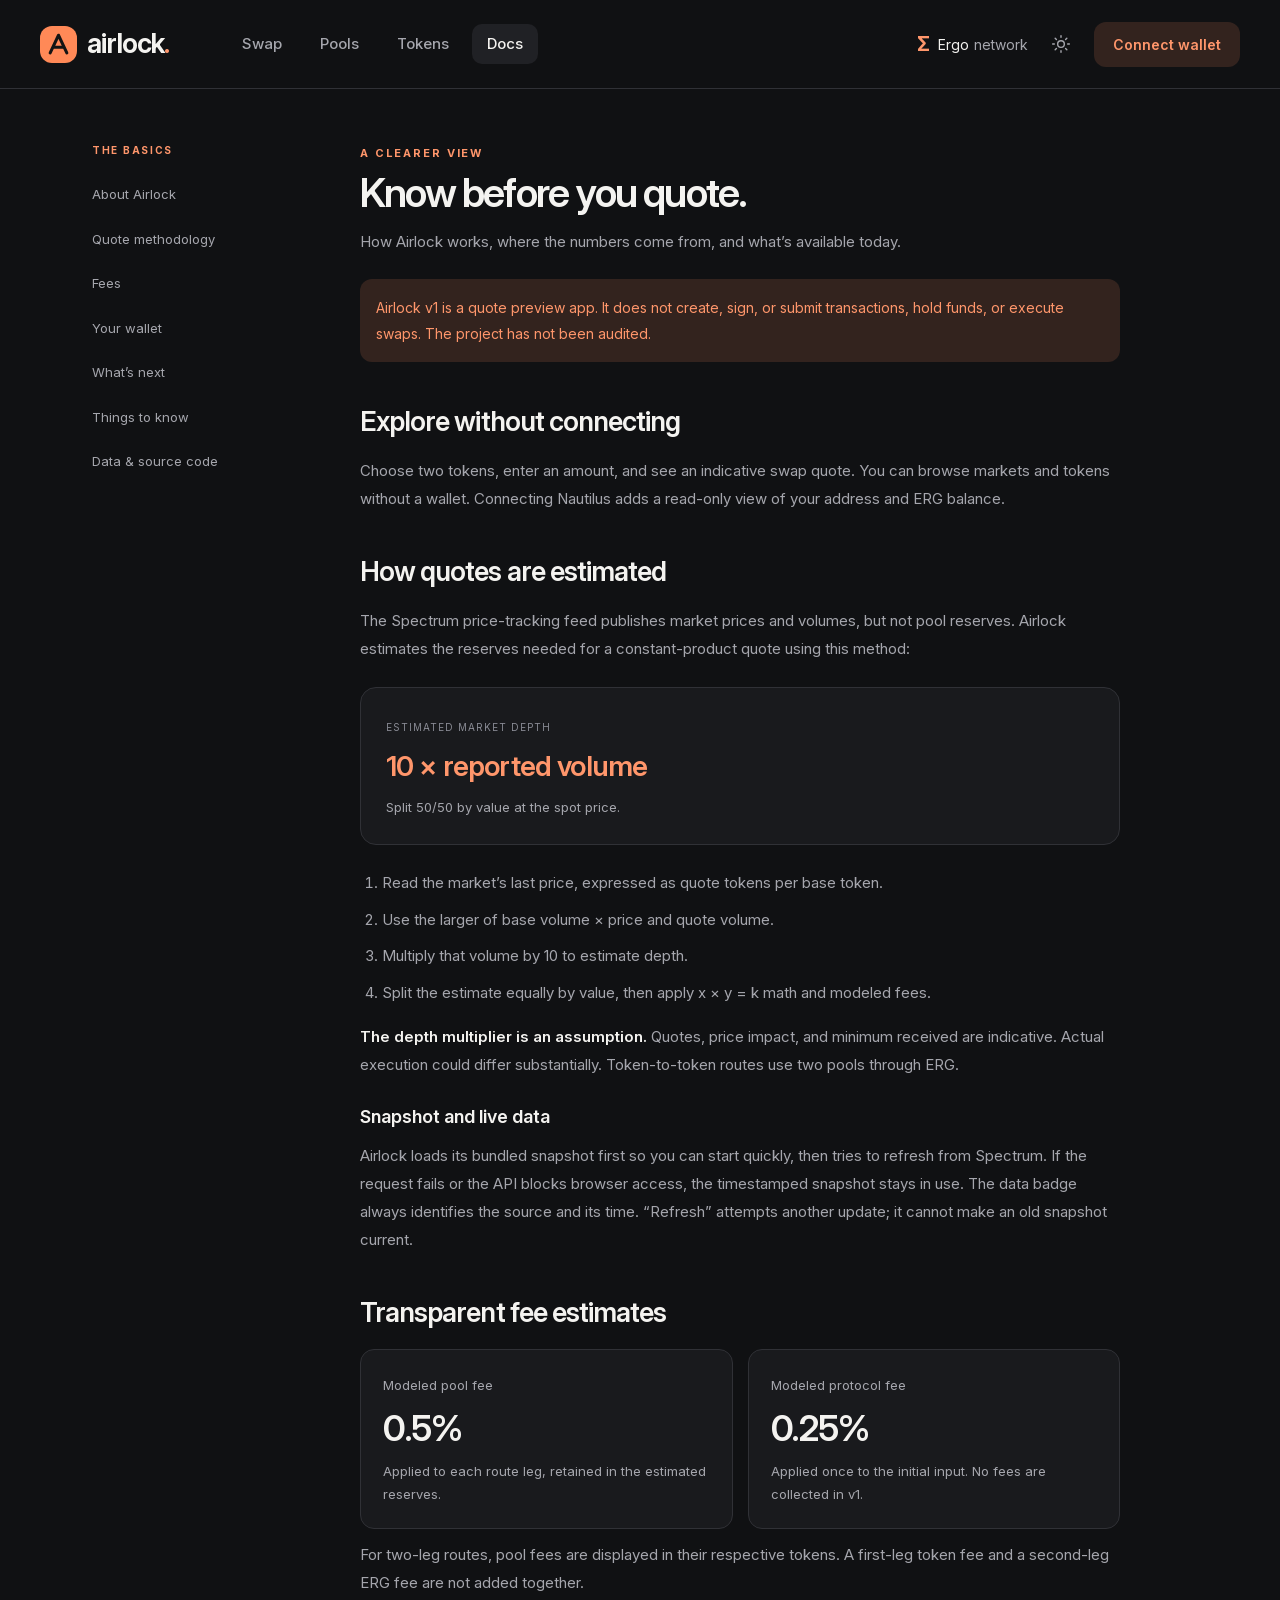
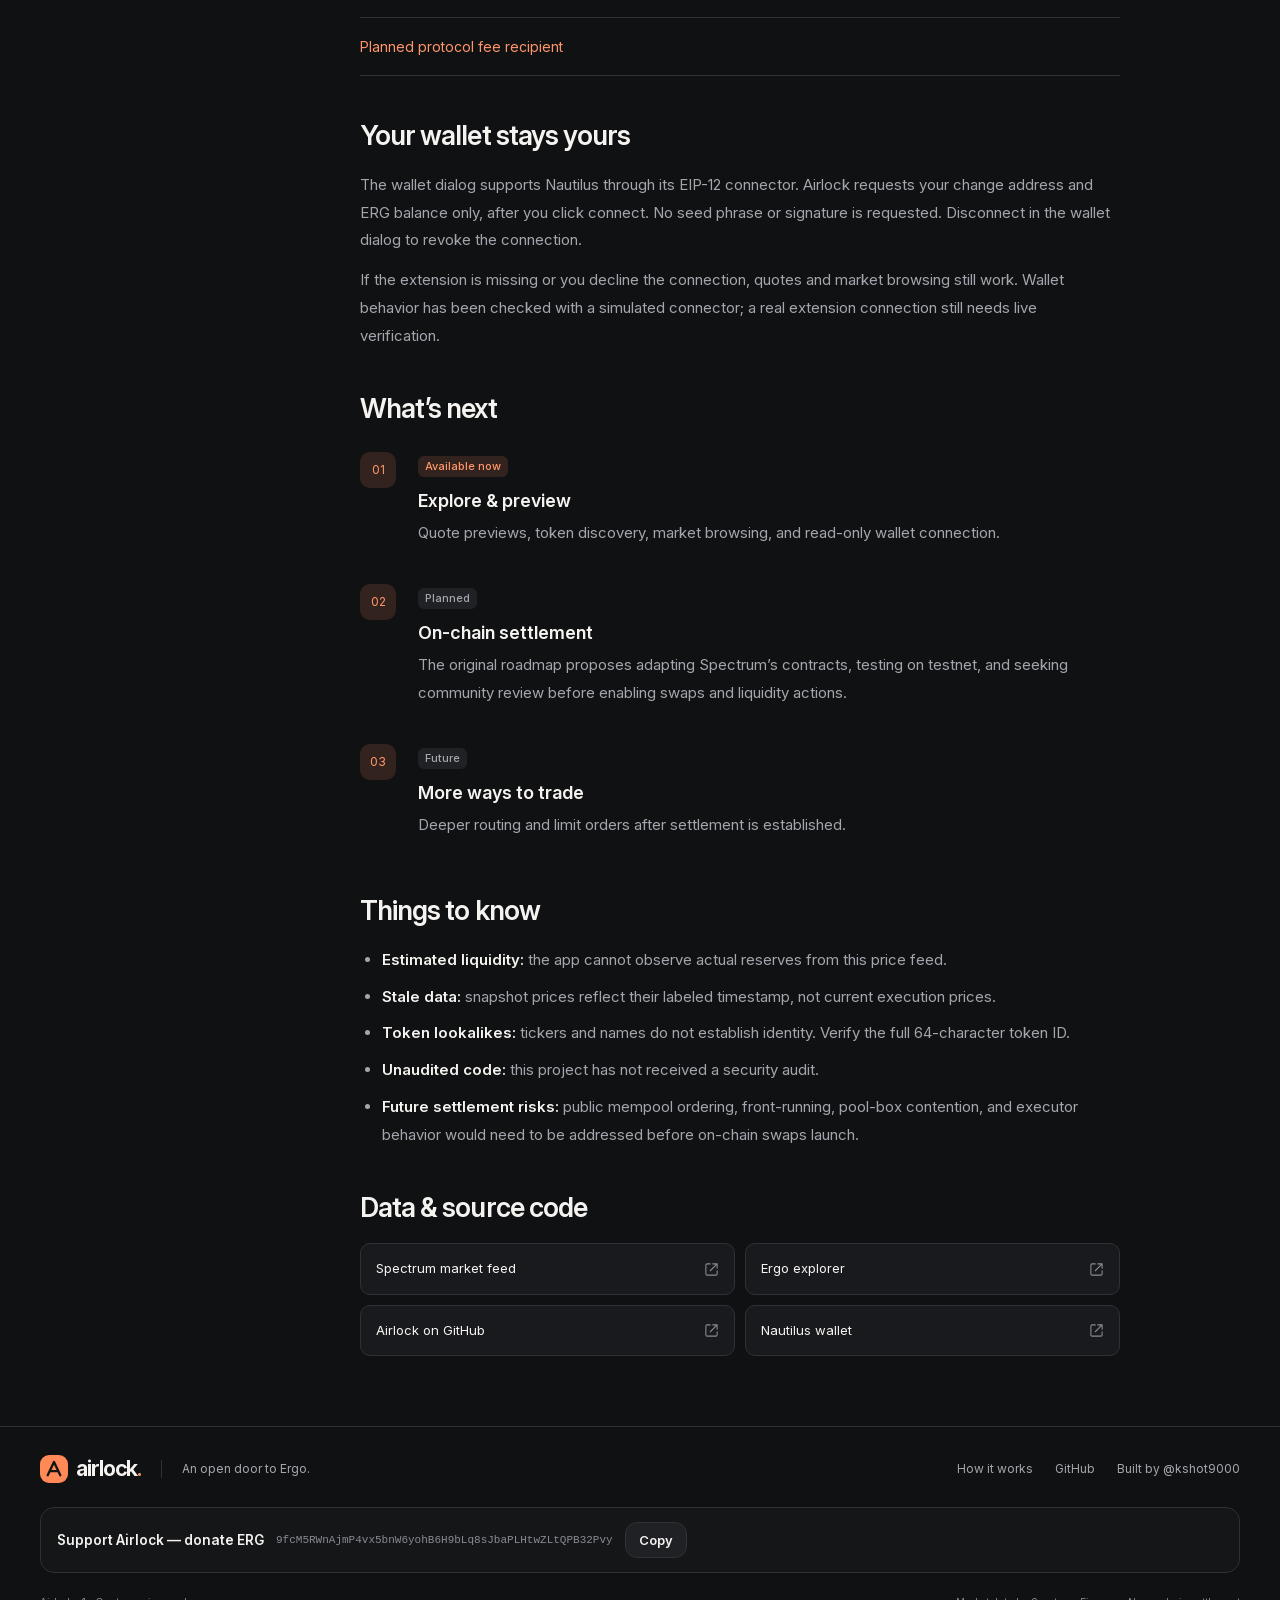
==== commit 2142ff4a: "v1.0.1: footer donation row (ERG address + copy button) on all pages" ====
--- a/docs.html
+++ b/docs.html
@@ -17,7 +17,7 @@
           localStorage.getItem("airlock-theme") || "dark";
       } catch (e) {}
     </script>
-    <link rel="stylesheet" href="css/style.css?v=1.0.0" />
+    <link rel="stylesheet" href="css/style.css?v=1.0.1" />
   </head>
   <body data-page="docs">
     <a class="skip-link" href="#main">Skip to content</a>
@@ -359,7 +359,12 @@
           >
         </nav>
       </div>
-      <div class="footer-bottom">
+            <div class="footer-donate">
+        <span class="donate-label">Support Airlock &mdash; donate ERG</span>
+        <code data-fee-wallet></code>
+        <button class="btn secondary small" data-copy-fee-wallet>Copy</button>
+      </div>
+<div class="footer-bottom">
         <span>Airlock v1 · Quote previews only</span
         ><span>Market data by Spectrum Finance · No on-chain settlement</span>
       </div>
--- a/css/style.css
+++ b/css/style.css
@@ -961,6 +961,28 @@
   font-size: 10px;
   color: var(--faint);
 }
+.footer-donate {
+  display: flex;
+  flex-wrap: wrap;
+  align-items: center;
+  gap: 10px 12px;
+  margin-top: 22px;
+  padding: 14px 16px;
+  border: 1px solid var(--line);
+  border-radius: 14px;
+  background: rgba(255, 255, 255, 0.02);
+}
+.footer-donate .donate-label {
+  font-size: 0.85rem;
+  font-weight: 600;
+  color: var(--text);
+  white-space: nowrap;
+}
+.footer-donate code {
+  font-size: 11px;
+  color: var(--faint);
+  word-break: break-all;
+}
 .modal {
   margin: auto;
   color: var(--text);
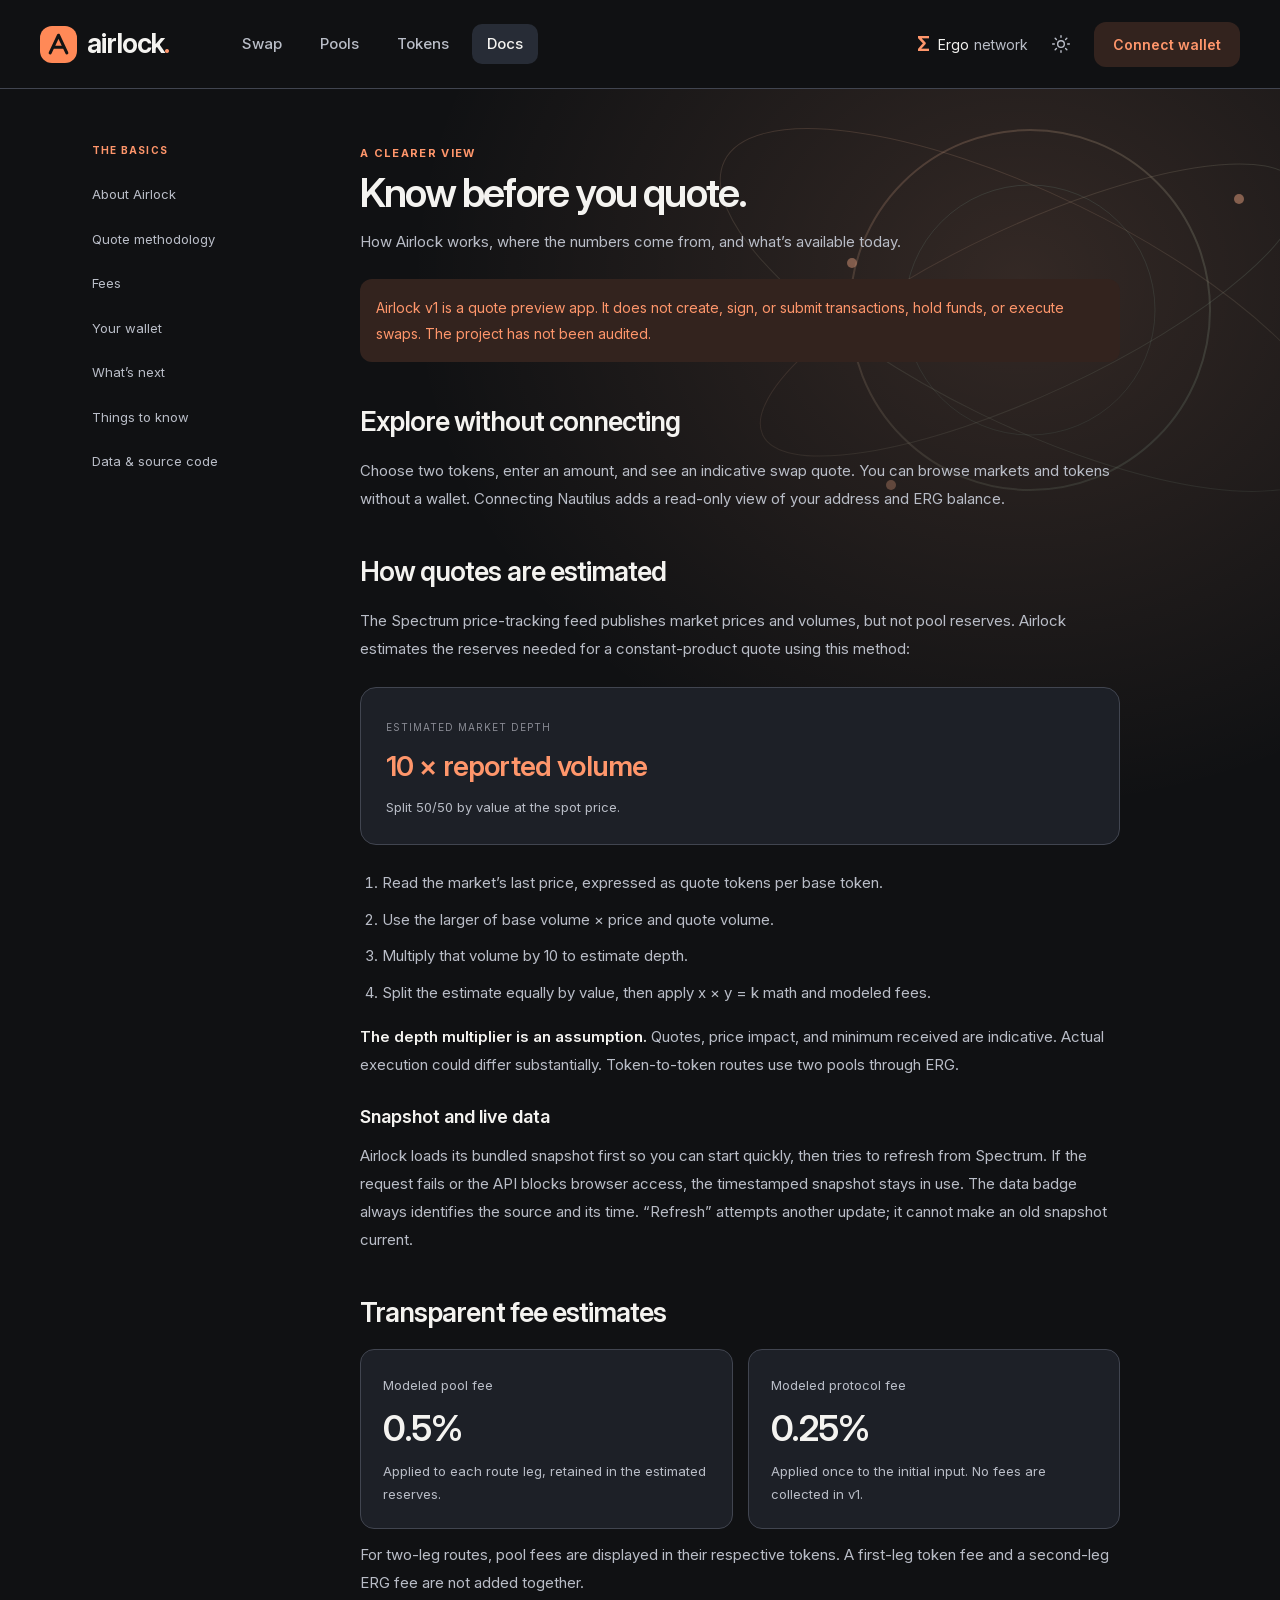
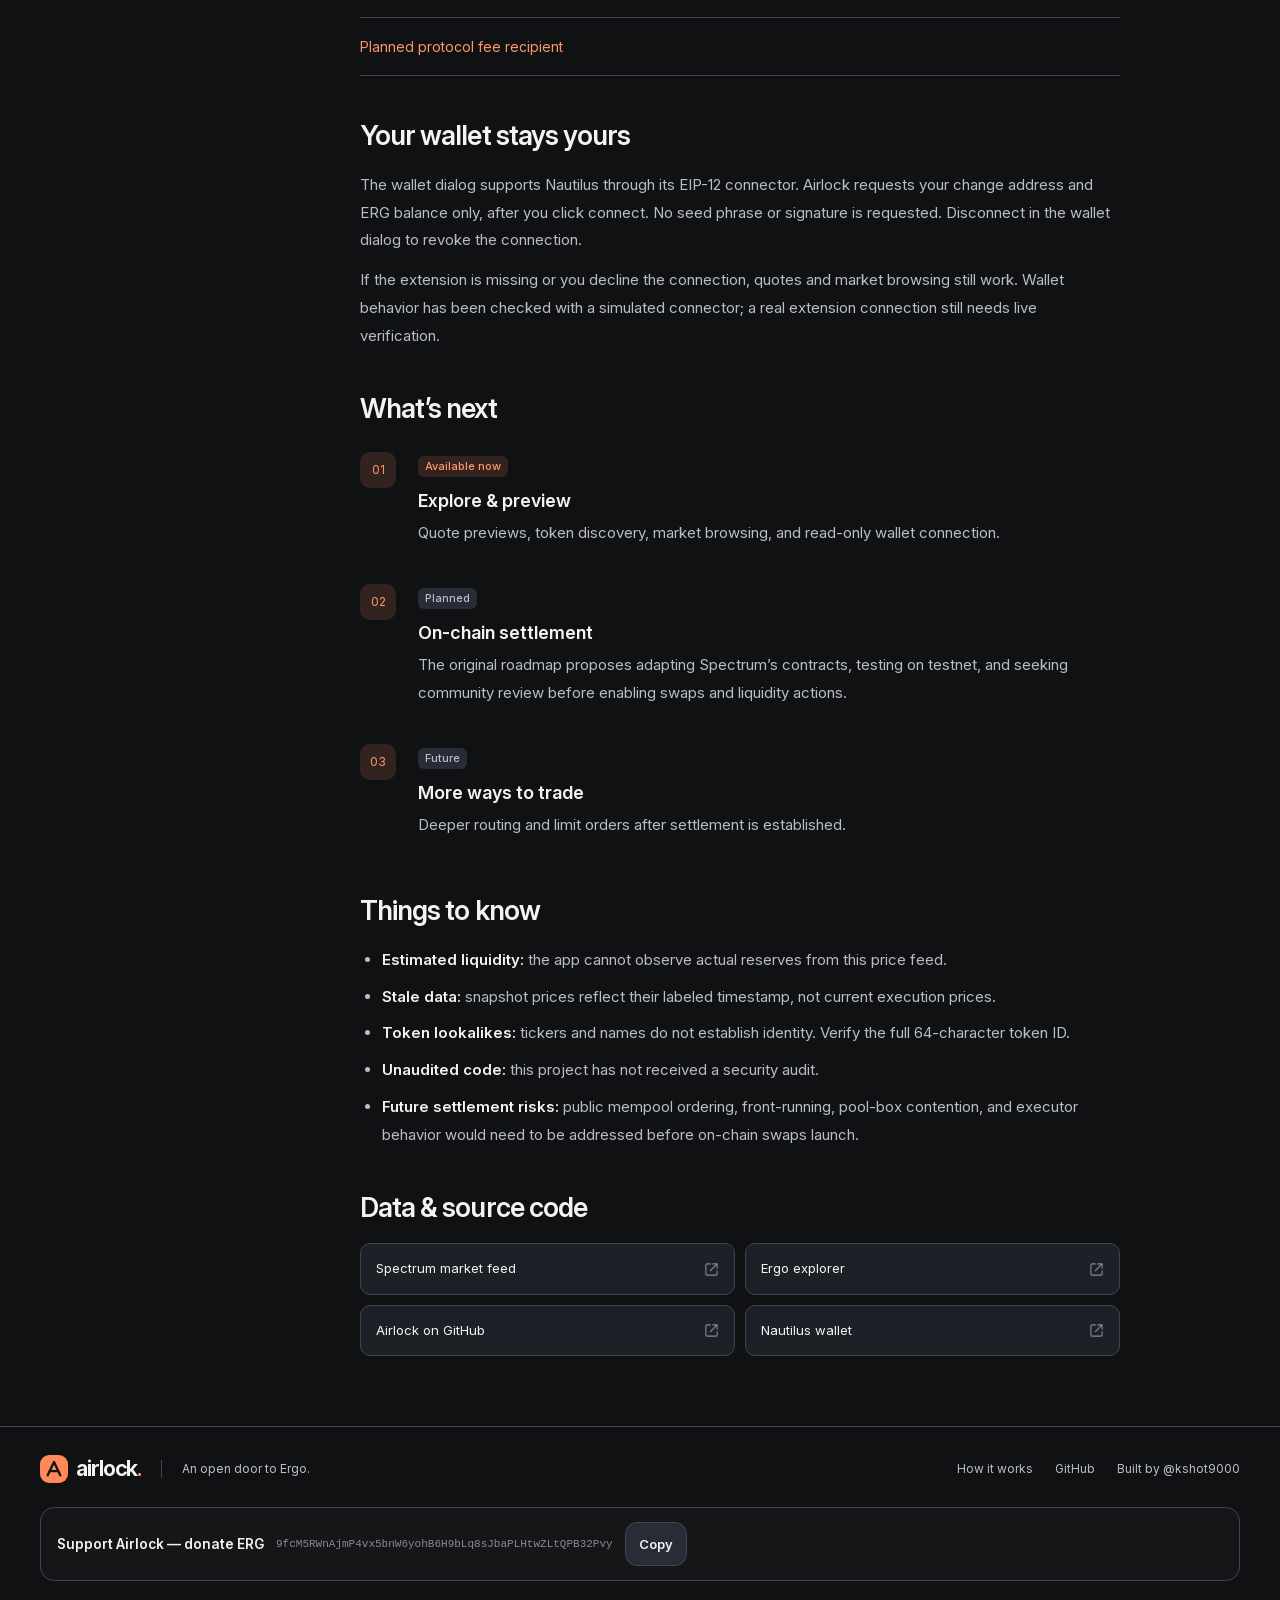
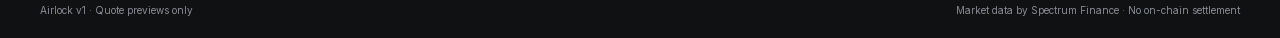
==== commit 18f5d19b: "Apply Astra visual upgrade: orbit theme + scene background across all pages" ====
--- a/docs.html
+++ b/docs.html
@@ -10,6 +10,21 @@
       name="description"
       content="Explore Ergo tokens, browse markets, and preview swap quotes with Airlock. Transparent estimates. No on-chain settlement in v1."
     />
+    <meta property="og:type" content="website" />
+    <meta property="og:site_name" content="Airlock" />
+    <meta property="og:title" content="Documentation — Airlock" />
+    <meta property="og:description" content="Explore Ergo tokens, browse markets, and preview swap quotes with Airlock. Transparent estimates. No on-chain settlement in v1." />
+    <meta property="og:url" content="https://kshot3000.github.io/MY-ERGO-DEX/docs.html" />
+    <meta property="og:image" content="https://kshot3000.github.io/MY-ERGO-DEX/assets/airlock-preview.jpg" />
+    <meta property="og:image:width" content="2048" />
+    <meta property="og:image:height" content="1072" />
+    <meta property="og:image:alt" content="Airlock — Swap on Ergo" />
+    <meta name="twitter:card" content="summary_large_image" />
+    <meta name="twitter:site" content="@kshot9000" />
+    <meta name="twitter:title" content="Documentation — Airlock" />
+    <meta name="twitter:description" content="Explore Ergo tokens, browse markets, and preview swap quotes with Airlock. Transparent estimates. No on-chain settlement in v1." />
+    <meta name="twitter:image" content="https://kshot3000.github.io/MY-ERGO-DEX/assets/airlock-preview.jpg" />
+    <meta name="twitter:image:alt" content="Airlock — Swap on Ergo" />
     <link rel="icon" type="image/svg+xml" href="assets/favicon.svg" />
     <script>
       try {
@@ -18,8 +33,9 @@
       } catch (e) {}
     </script>
     <link rel="stylesheet" href="css/style.css?v=1.0.1" />
-  </head>
-  <body data-page="docs">
+  <link rel="stylesheet" href="visual-upgrade/theme.css?v=20261007">
+</head>
+  <body data-page="docs" data-vu-theme="orbit">
     <a class="skip-link" href="#main">Skip to content</a>
     <header class="topbar">
       <div class="topbar-inner">
--- a/visual-upgrade/theme.css
+++ b/visual-upgrade/theme.css
@@ -0,0 +1,40 @@
+/* Visual Refresh 2026.10 — additive, dependency-free, original vector artwork. */
+:root{--vu-accent:#ffb08c;--vu-secondary:#a3dfc5;--vu-base:#101113;--vu-surface:#1d2027;--vu-line:#ffb08c30;--vu-radius:18px;--vu-shadow:0 12px 36px #0003;--vu-art:url("scene.svg")}
+body[data-vu-theme]{background-image:var(--vu-art);background-size:1600px 1000px;background-repeat:no-repeat;background-position:top center;background-color:var(--vu-base);-webkit-font-smoothing:antialiased}
+body[data-vu-theme] :is(h1,h2,h3){text-wrap:balance}
+body[data-vu-theme] :is(.lede,.lead,.hero-description,.hero p.sub){text-wrap:pretty;line-height:1.75}
+body[data-vu-theme] .intro h1{letter-spacing:-.035em;line-height:1.08}
+body[data-vu-theme] :is(.swap-card,.market-card){border-color:var(--vu-line);border-radius:var(--vu-radius);box-shadow:var(--vu-shadow);background-image:linear-gradient(145deg,color-mix(in srgb,var(--vu-accent) 4%,transparent),transparent 65%)}
+body[data-vu-theme] :is(.stat,.stat-card,.stat-value,.epoch-big,.num,.odds){font-variant-numeric:tabular-nums}
+body[data-vu-theme] :is(.btn,.button,.connect-btn,.xbtn){min-height:44px;align-items:center;justify-content:center;gap:8px;transition:background .18s,border-color .18s,box-shadow .18s}
+body[data-vu-theme] :is(.btn,.button,.connect-btn):not(:disabled):hover{box-shadow:0 5px 20px color-mix(in srgb,var(--vu-accent) 13%,transparent)}
+body[data-vu-theme] :is(input:not([type=checkbox]):not([type=radio]):not([type=range]):not([type=hidden]),select,textarea){max-width:100%}
+body[data-vu-theme] :is(input:not([type=checkbox]):not([type=radio]):not([type=range]):not([type=hidden]),select){min-height:42px}
+body[data-vu-theme] :is(a,button,input,select,textarea,summary,[tabindex]):focus-visible{outline:2px solid var(--vu-accent);outline-offset:4px}
+body[data-vu-theme] :is(.brand-mark,.logo,.card-icon,.app-ico){box-shadow:0 0 0 1px var(--vu-line),0 8px 30px color-mix(in srgb,var(--vu-accent) 10%,transparent)}
+body[data-vu-theme] :is(.tbl-wrap,.table-wrap,.table-scroll){overscroll-behavior-inline:contain;scrollbar-width:thin;scrollbar-color:var(--vu-accent) transparent}
+body[data-vu-theme] :is(.eyebrow,.kicker,.stat-label){letter-spacing:.12em}
+body[data-vu-theme] :is(.card,.app-card,.tool,.launch-card) a{text-underline-offset:4px}
+body[data-vu-theme] :is(.card,.app-card,.tool,.launch-card):focus-within{border-color:var(--vu-accent)}
+body[data-vu-theme] :is(.don-addr,.addr,.address,.donation-address-row code,.tip-addr,footer){overflow-wrap:anywhere}
+.vu-skip{position:fixed;top:12px;left:12px;z-index:10001;transform:translateY(-160%);padding:12px 18px;border-radius:8px;background:var(--vu-accent);color:#081320;font:700 14px system-ui;text-decoration:none}
+.vu-skip:focus{transform:none}
+.vu-table{max-width:100%;overflow:auto;overscroll-behavior-inline:contain}
+@media(hover:hover){body[data-vu-theme] :is(a.card,a.app-card,a.tool,.launch-card):hover{border-color:var(--vu-accent);box-shadow:0 12px 32px color-mix(in srgb,var(--vu-accent) 9%,transparent)}}
+@media(max-width:640px){
+ body[data-vu-theme]{background-size:1000px 680px;background-position:center top;background-attachment:scroll}
+ body[data-vu-theme] :is(.hero-cta,.hero-actions,.cta-row,.btn-row){gap:10px;flex-wrap:wrap}
+ body[data-vu-theme] :is(.hero-cta,.hero-actions,.cta-row,.btn-row) .btn{min-height:46px}
+ body[data-vu-theme] :is(.grid2,.grid-2,.two-col){min-width:0}
+ body[data-vu-theme] :is(.hero,.page-heading,.intro) h1{overflow-wrap:break-word}
+ body[data-vu-theme] :is(.card,.panel,.stat,.tool,.swap-card){min-width:0}
+}
+@media(prefers-reduced-motion:reduce){
+ html{scroll-behavior:auto!important}
+ body[data-vu-theme] *,body[data-vu-theme] *::before,body[data-vu-theme] *::after{animation-duration:.01ms!important;animation-delay:0s!important;animation-iteration-count:1!important;transition-duration:.01ms!important;scroll-behavior:auto!important}
+ body[data-vu-theme] .reveal{opacity:1;transform:none}
+}
+@media print{body[data-vu-theme]{background:#fff!important;color:#111!important}.vu-skip{display:none}body[data-vu-theme] :is(.swap-card,.market-card){box-shadow:none;border-color:#bbb;background:#fff}}
+
+/* Project-specific layout and art direction */
+html:not([data-theme=light]) body[data-vu-theme]{--surface:#1d2027;--surface-raised:#272c36;--line:#414550;--muted:#b9bdc7}.swap-card{border-radius:26px;padding:26px;box-shadow:0 22px 65px #0004}.token-box{padding:20px;border-radius:18px}.intro h1{font-size:clamp(34px,4.6vw,56px);line-height:1.1}.market-card{padding:22px}.topbar{backdrop-filter:blur(18px)}[data-theme=light] body[data-vu-theme]{background-color:var(--bg);--vu-line:#d0d4dd;--vu-shadow:0 10px 30px #20204010}.orbit-glow{opacity:.45}@media(max-width:600px){.swap-card{padding:20px}.token-box{padding:16px}.intro h1{font-size:36px}}
